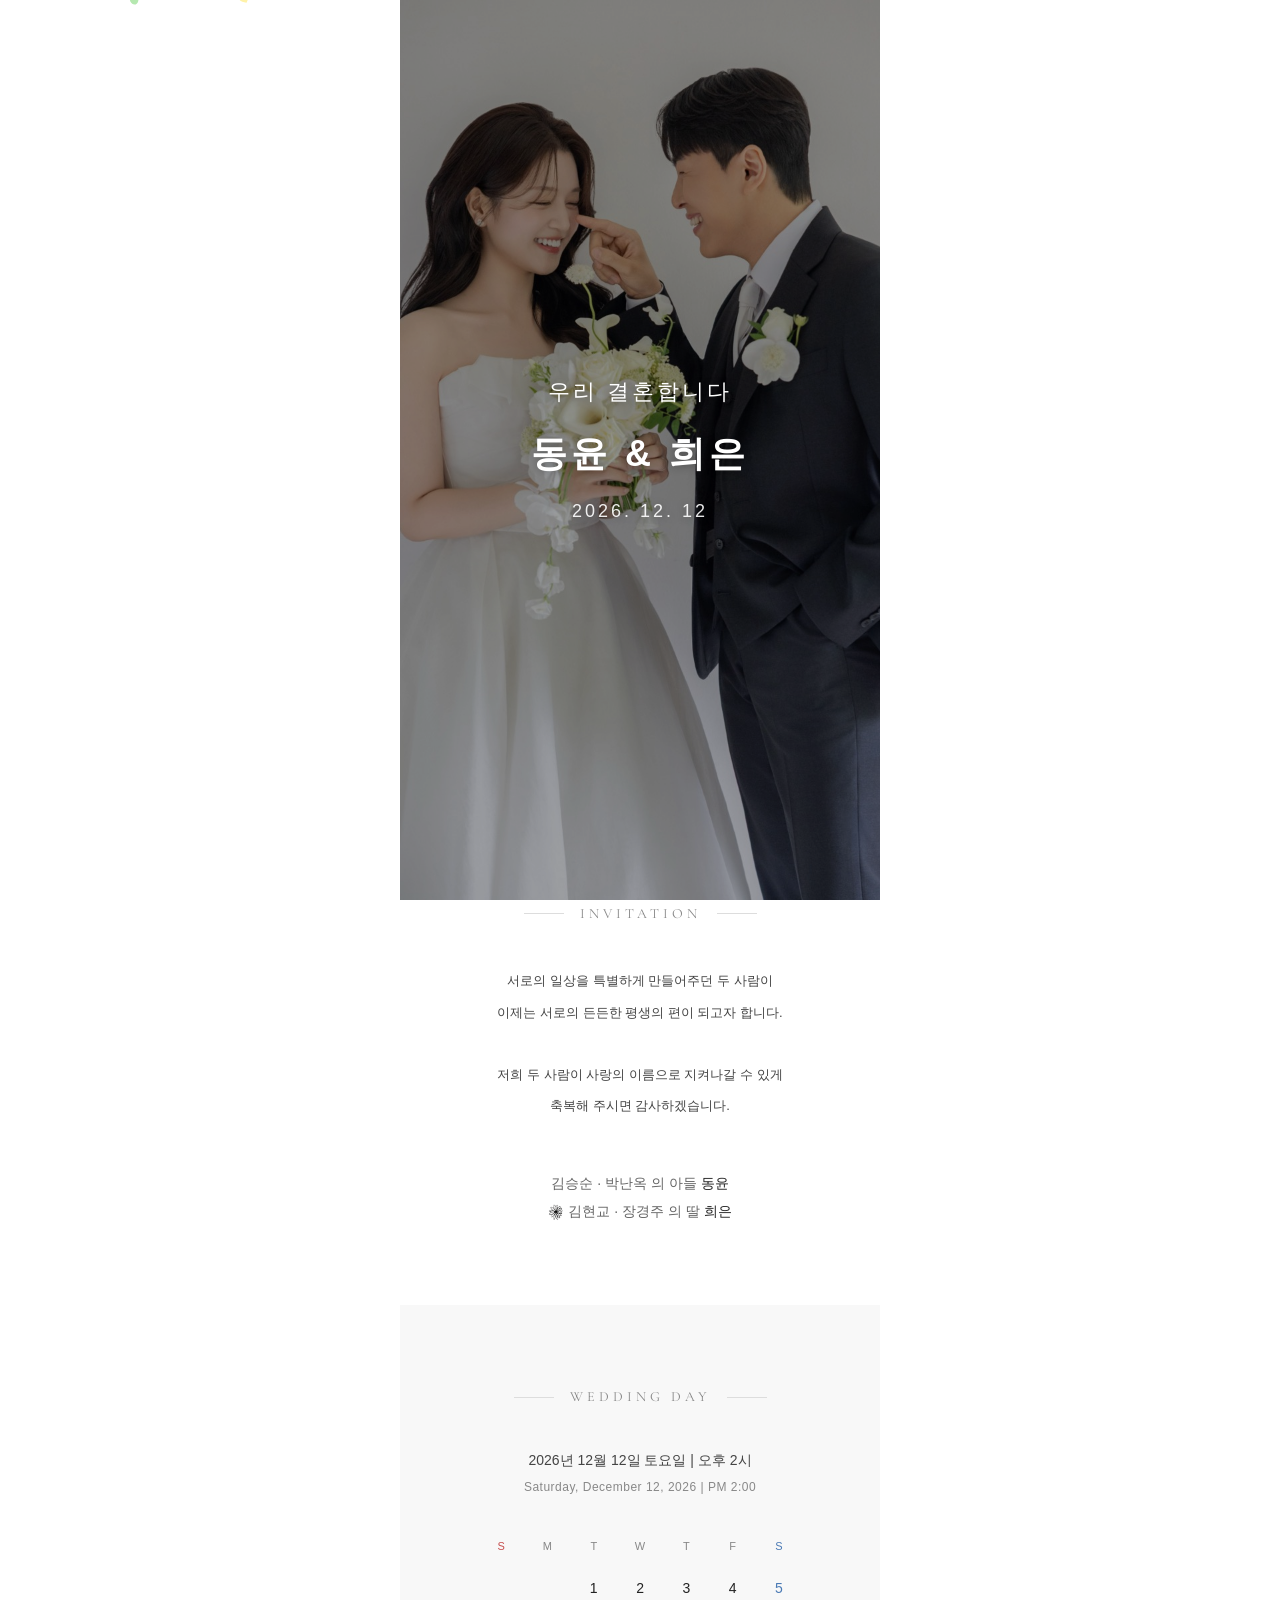
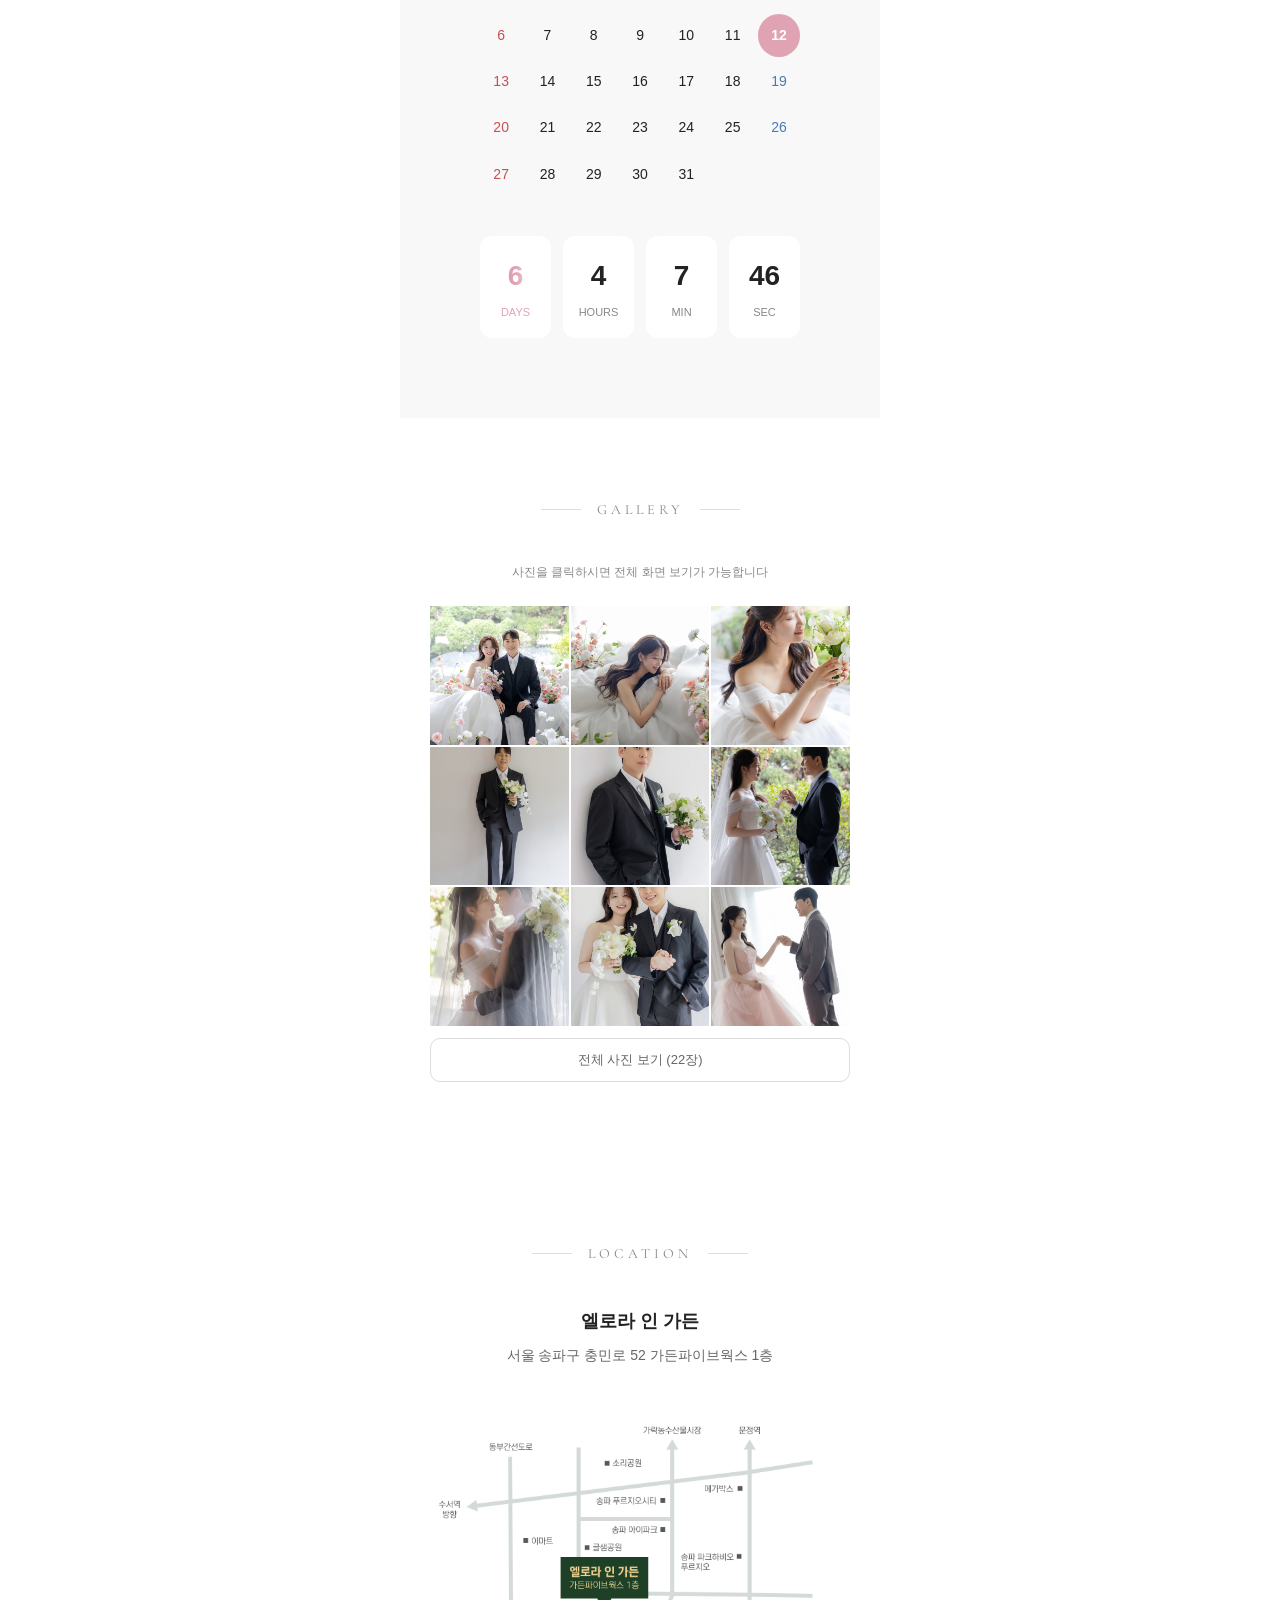
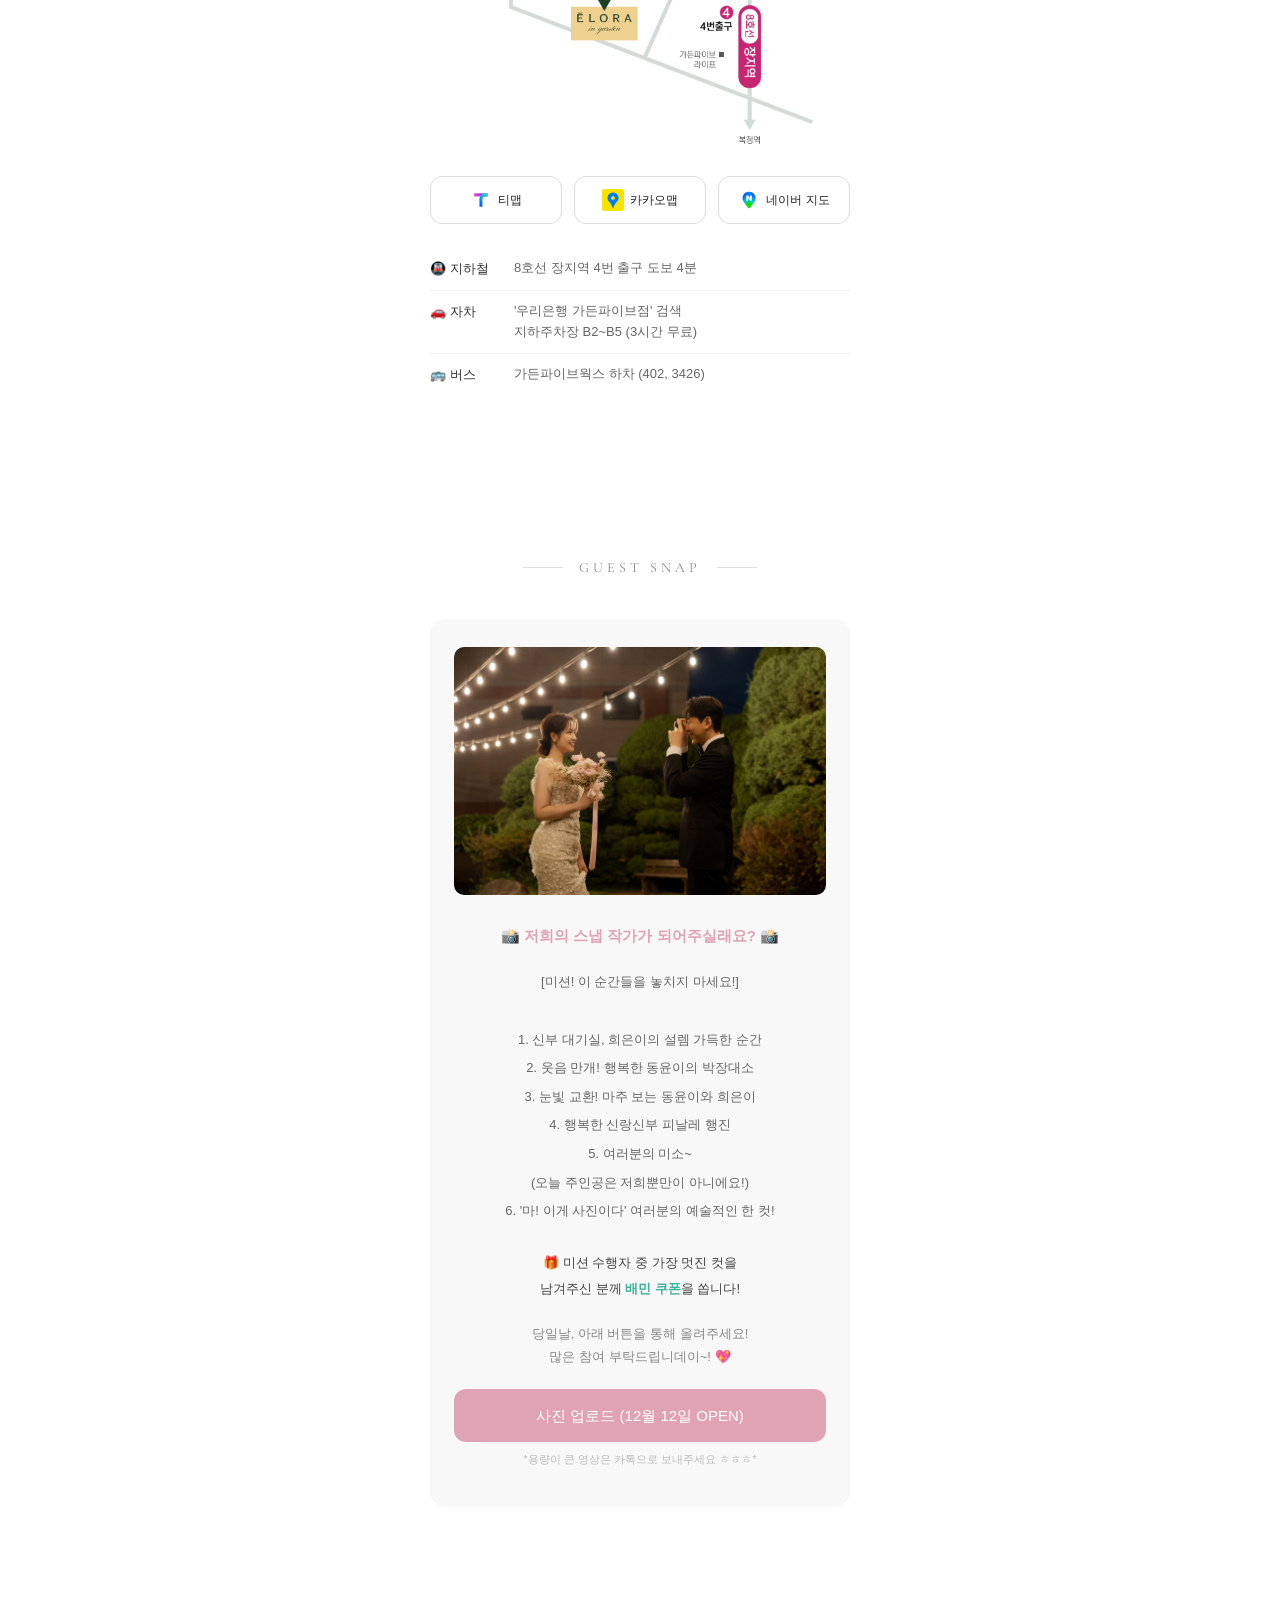
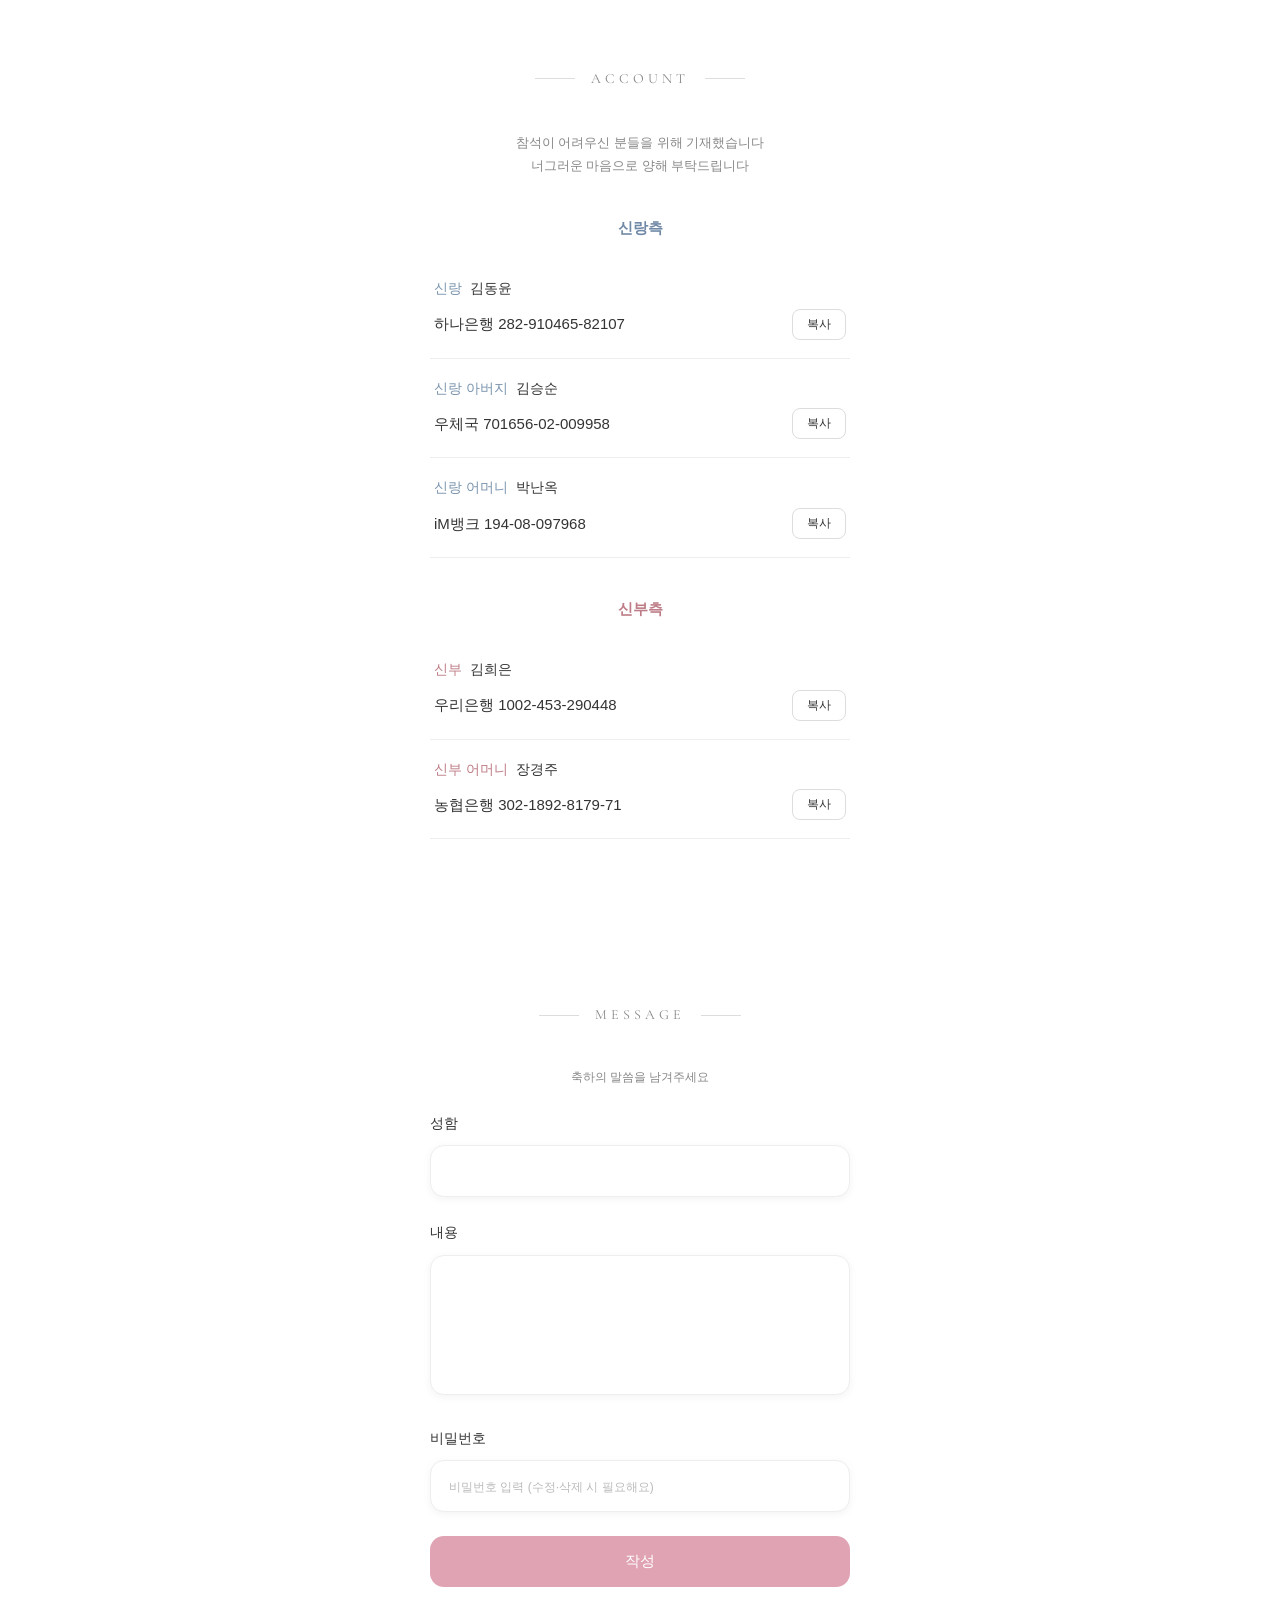
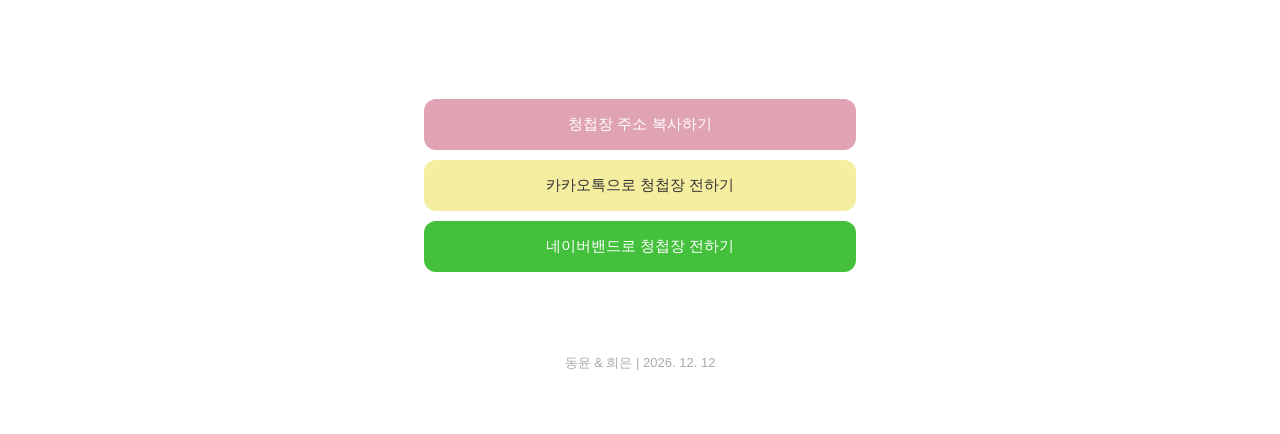
==== f/index.html @ 148e570c "f: 오프닝→커튼 전환 시 배경음악 자동재생 + 음소거 버튼" ====
<!DOCTYPE html>
<html lang="ko">
<head>
    <meta charset="UTF-8">
    <meta http-equiv="Cache-Control" content="no-cache, no-store, must-revalidate">
    <meta http-equiv="Pragma" content="no-cache">
    <meta http-equiv="Expires" content="0">
    <script>
    // 카카오톡 인앱 브라우저는 일부 입력창에서 한글 입력이 씹히는 알려진 버그가 있어,
    // 카카오톡 안에서 열렸으면 즉시 기기 기본 브라우저로 넘겨서 열어줌
    (function() {
        var ua = navigator.userAgent || '';
        if (/KAKAOTALK/i.test(ua)) {
            var url = location.href;
            if (/android/i.test(ua)) {
                location.href = 'intent://' + url.replace(/^https?:\/\//i, '') + '#Intent;scheme=https;package=com.android.chrome;S.browser_fallback_url=' + encodeURIComponent(url) + ';end';
            } else if (/iphone|ipad|ipod/i.test(ua)) {
                location.href = 'kakaotalk://web/openExternal?url=' + encodeURIComponent(url);
            }
        }
    })();
    </script>
    <meta name="viewport" content="width=device-width, initial-scale=1.0">
    <title>동윤 ♥ 희은 결혼합니다</title>
    <meta name="description" content="2026년 12월 12일 토요일 오후 2시, 엘로라 인 가든">
    <meta property="og:title" content="동윤 ♥ 희은 결혼합니다">
    <meta property="og:description" content="2026년 12월 12일 토요일 오후 2시">
    <meta property="og:url" content="https://dongyunique-ops.github.io/f/">
    <meta property="og:image" content="https://dongyunique-ops.github.io/f/og_image.jpg">
    <meta property="og:image:width" content="1200">
    <meta property="og:image:height" content="800">
    <meta property="og:type" content="website">
    <meta name="twitter:card" content="summary_large_image">
    <meta name="twitter:title" content="동윤 ♥ 희은 결혼합니다">
    <meta name="twitter:description" content="2026년 12월 12일 토요일 오후 2시">
    <meta name="twitter:image" content="https://dongyunique-ops.github.io/f/og_image.jpg">
    <link rel="preconnect" href="https://fonts.googleapis.com">
    <link rel="preconnect" href="https://fonts.gstatic.com" crossorigin>
    <link href="https://fonts.googleapis.com/css2?family=Cormorant+Garamond:wght@300;400;500;600&family=Nanum+Pen+Script&family=Gaegu:wght@400;700&display=swap" rel="stylesheet">
    <link href="https://cdn.jsdelivr.net/gh/orioncactus/pretendard/dist/web/static/pretendard.css" rel="stylesheet">
    <link rel="preload" as="image" href="cover.jpg" fetchpriority="high">
    <link rel="preload" as="image" href="hero_bg.jpg">
    <style>
*, *::before, *::after { margin: 0; padding: 0; box-sizing: border-box; }
html { overscroll-behavior: none; }
body {
    font-family: 'Pretendard', -apple-system, sans-serif;
    color: #222;
    background: #fff;
    max-width: 480px;
    margin: 0 auto;
    line-height: 1.7;
    font-size: 15px;
    -webkit-font-smoothing: antialiased;
    overflow-x: hidden;
    overscroll-behavior: none;
}
.serif { font-family: 'Cormorant Garamond', serif; }
section {
    padding: 80px 24px;
    text-align: center;
}
.inner { max-width: 420px; margin: 0 auto; }
.section-title {
    font-family: 'Cormorant Garamond', serif;
    font-size: 14px;
    font-weight: 400;
    letter-spacing: 4px;
    color: #888;
    margin-bottom: 40px;
    display: flex;
    align-items: center;
    justify-content: center;
    gap: 16px;
}
.section-title::before, .section-title::after {
    content: '';
    width: 40px;
    height: 1px;
    background: #ddd;
}
/* Back link */
.back-link {
    position: fixed;
    top: 16px;
    left: 16px;
    z-index: 100;
    color: #888;
    text-decoration: none;
    font-size: 13px;
    background: rgba(255,255,255,0.9);
    padding: 6px 12px;
    border-radius: 20px;
    backdrop-filter: blur(4px);
}
.back-link:hover { color: #222; }

/* Opening */
.opening {
    position: fixed;
    top: 0; left: 0; right: 0; bottom: 0;
    display: flex;
    align-items: center;
    justify-content: center;
    z-index: 9999;
    transition: opacity 0.8s ease, visibility 0.8s ease;
    cursor: pointer;
    max-width: 480px;
    margin: 0 auto;
    height: 100vh;
    height: 100dvh;
}
.opening.hide {
    opacity: 0;
    visibility: hidden;
    pointer-events: none;
}
.opening-bg-img {
    position: absolute;
    inset: 0;
    background: #898583 url('cover.jpg') center center / cover no-repeat;
    image-rendering: auto;
    -webkit-image-rendering: auto;
}
.opening-overlay {
    position: absolute;
    inset: 0;
    background: rgba(0,0,0,0.35);
}
.opening-text {
    position: relative;
    text-align: center;
    display: flex;
    flex-direction: column;
    align-items: center;
    gap: 12px;
    z-index: 2;
}
.opening-text p {
    opacity: 0;
    animation: fadeUp 0.8s ease forwards;
    pointer-events: none;
    color: #fff;
    text-shadow: 0 1px 8px rgba(0,0,0,0.3);
}
.opening-text .op-line1 { animation-delay: 0.2s; font-size: 22px; font-weight: 300; letter-spacing: 3px; }
.opening-text .op-names { animation-delay: 0.6s; font-size: 36px; font-weight: 600; letter-spacing: 4px; }
.opening-text .op-date { animation-delay: 1.0s; font-size: 18px; font-weight: 300; letter-spacing: 3px; color: rgba(255,255,255,0.9); }
.opening-text .op-tap {
    animation-delay: 2.5s;
    font-size: 12px;
    color: rgba(255,182,213,0.9);
    margin-top: 30px;
    animation: fadeUp 0.8s ease 2.5s forwards, pulse 2s ease-in-out 3.3s infinite;
}
.opening-heart-svg {
    position: absolute;
    top: 50%;
    left: 50%;
    transform: translate(-50%, -50%);
    width: 220px;
    height: 200px;
    z-index: 1;
    pointer-events: none;
}
.opening-heart-svg path {
    fill: none;
    stroke: rgba(255,255,255,0.5);
    stroke-width: 2;
    stroke-dasharray: 8 6;
}
.opening-canvas {
    position: absolute;
    top: 0;
    left: 0;
    width: 100%;
    height: 100%;
    z-index: 3;
    touch-action: none;
    -webkit-touch-callout: none;
    -webkit-user-select: none;
    user-select: none;
    -webkit-overflow-scrolling: auto;
}
@keyframes pulse {
    0%, 100% { opacity: 0.6; }
    50% { opacity: 1; }
}
/* 음악 버튼 */
.music-btn {
    position: fixed;
    top: 16px;
    right: 16px;
    z-index: 101;
    width: 36px;
    height: 36px;
    border-radius: 50%;
    border: 1px solid #ddd;
    background: rgba(255,255,255,0.9);
    backdrop-filter: blur(4px);
    font-size: 14px;
    cursor: pointer;
    display: flex;
    align-items: center;
    justify-content: center;
    transition: all 0.2s;
}
.music-btn:hover { background: #f0f0f0; }
.music-btn.playing { animation: spin 3s linear infinite; border-color: #e0a3b4; }
.custom-modal {
    display: none;
    position: fixed;
    inset: 0;
    background: rgba(0,0,0,0.5);
    z-index: 10003;
    align-items: center;
    justify-content: center;
}
.custom-modal.show { display: flex; }
.custom-modal-box {
    background: #fff;
    border-radius: 14px;
    padding: 28px 24px;
    width: 280px;
    max-width: 85%;
}
.custom-modal-title { font-size: 15px; color: #333; margin-bottom: 16px; text-align: center; }
.custom-modal-input {
    width: 100%;
    padding: 12px;
    border: 1px solid #ddd;
    border-radius: 8px;
    font-size: 16px;
    margin-bottom: 20px;
    outline: none;
}
.custom-modal-input:focus { border-color: #e0a3b4; }
.custom-modal-btns { display: flex; gap: 10px; }
.custom-modal-cancel, .custom-modal-ok {
    flex: 1;
    padding: 12px;
    border: none;
    border-radius: 8px;
    font-size: 14px;
    cursor: pointer;
}
.custom-modal-cancel { background: #f0f0f0; color: #666; }
.custom-modal-ok { background: #e0a3b4; color: #fff; }
.snap-sparkle {
    font-weight: 600;
    color: #e0a3b4;
    animation: cameraFlash 2.5s ease-in-out infinite;
}
@keyframes cameraFlash {
    0%, 44%, 100% { color: #e0a3b4; text-shadow: none; }
    46% { color: #fff; text-shadow: 0 0 12px #fff, 0 0 20px #ffd6e0; }
    48% { color: #e0a3b4; text-shadow: none; }
    50% { color: #fff; text-shadow: 0 0 12px #fff, 0 0 20px #ffd6e0; }
    52% { color: #e0a3b4; text-shadow: none; }
}
.snap-emoji-shine {
    display: inline-block;
    position: relative;
    -webkit-mask-image: linear-gradient(120deg, rgba(0,0,0,0.55) 30%, rgba(0,0,0,1) 50%, rgba(0,0,0,0.55) 70%);
    mask-image: linear-gradient(120deg, rgba(0,0,0,0.55) 30%, rgba(0,0,0,1) 50%, rgba(0,0,0,0.55) 70%);
    -webkit-mask-size: 200% 100%;
    mask-size: 200% 100%;
    animation: emojiShine 3s linear infinite;
}
@keyframes emojiShine {
    to { -webkit-mask-position: -200% center; mask-position: -200% center; }
}
.days-glow {
    background: linear-gradient(90deg, #d98ba0 0%, #e0a3b4 25%, #fff2f6 50%, #e0a3b4 75%, #d98ba0 100%);
    background-size: 200% auto;
    -webkit-background-clip: text;
    background-clip: text;
    -webkit-text-fill-color: transparent;
    color: transparent;
    animation: daysShine 2.5s linear infinite;
}
@keyframes daysShine {
    to { background-position: -200% center; }
}
.wave-text { display: inline-block; font-weight: 700; color: #3bb39a; }
.wave-text span {
    display: inline-block;
    animation: waveBounce 1.4s ease-in-out infinite;
}
.wave-text span:nth-child(1) { animation-delay: 0s; }
.wave-text span:nth-child(2) { animation-delay: 0.1s; }
.wave-text span:nth-child(3) { animation-delay: 0.2s; }
.wave-text span:nth-child(4) { animation-delay: 0.3s; }
.wave-text span:nth-child(5) { animation-delay: 0.4s; }
@keyframes waveBounce {
    0%, 60%, 100% { transform: translateY(0); }
    30% { transform: translateY(-6px); }
}
.music-btn.muted::after {
    content: '';
    position: absolute;
    top: 50%;
    left: 50%;
    width: 26px;
    height: 1.5px;
    background: #e0a3b4;
    transform: translate(-50%, -50%) rotate(-45deg);
}
@keyframes spin {
    from { transform: rotate(0deg); }
    to { transform: rotate(360deg); }
}
@keyframes fadeUp {
    from { opacity: 0; transform: translateY(10px); }
    to { opacity: 1; transform: translateY(0); }
}
/* Hero */
.hero {
    padding: 0;
    position: relative;
    width: 100%;
    aspect-ratio: 590 / 1010;
    display: flex;
    align-items: flex-end;
    justify-content: center;
    background: url('hero_bg.jpg') center center / cover no-repeat;
}
.hero::after {
    content: '';
    position: absolute;
    inset: 0;
    background: linear-gradient(to bottom, rgba(255,255,255,0) 45%, rgba(255,255,255,0.85) 72%);
}
.hero .inner {
    position: relative;
    z-index: 1;
    padding: 0 24px 80px;
    text-align: center;
}
.hero-subtitle {
    font-family: 'Cormorant Garamond', serif;
    font-size: 12px;
    letter-spacing: 5px;
    color: #888;
    margin-bottom: 20px;
}
.hero-date {
    font-family: 'Cormorant Garamond', serif;
    font-size: 100px;
    font-weight: 300;
    color: #222;
    line-height: 1;
    margin-bottom: 24px;
}
.hero-info {
    font-size: 14px;
    color: #666;
    margin-bottom: 8px;
}
.hero-venue {
    font-size: 15px;
    color: #222;
    font-weight: 500;
}

/* Invitation */
.invitation-text {
    font-size: 15px;
    line-height: 2.2;
    color: #444;
    font-weight: 300;
    margin-bottom: 48px;
}
.parents-info {
    font-size: 14px;
    color: #666;
    line-height: 2;
    text-align: center;
}
.parents-info .name { color: #222; font-weight: 500; }
/* Calendar */
.sec-calendar { background: #f8f8f8; }
.cal-date-kr { font-size: 14px; color: #444; margin-bottom: 4px; }
.cal-date-en { font-size: 12px; color: #888; margin-bottom: 32px; letter-spacing: 0.5px; }
.calendar-grid {
    display: grid;
    grid-template-columns: repeat(7, 1fr);
    gap: 4px;
    max-width: 320px;
    margin: 0 auto 40px;
    font-size: 14px;
}
.calendar-grid .day-header {
    font-size: 11px;
    color: #888;
    padding: 8px 0;
    font-weight: 500;
}
.calendar-grid .day-header.sun { color: #c75050; }
.calendar-grid .day-header.sat { color: #4a7ab5; }
.calendar-grid .day-cell {
    padding: 8px 0;
    border-radius: 50%;
    aspect-ratio: 1;
    display: flex;
    align-items: center;
    justify-content: center;
}
.calendar-grid .day-cell.sun { color: #c75050; }
.calendar-grid .day-cell.sat { color: #4a7ab5; }
.calendar-grid .day-cell.wedding {
    background: #e0a3b4;
    color: #fff;
    font-weight: 600;
    border-radius: 50%;
}
.countdown-row {
    display: grid;
    grid-template-columns: repeat(4, 1fr);
    gap: 12px;
    max-width: 320px;
    margin: 0 auto;
}
.countdown-box {
    background: #f2f2f2;
    border-radius: 12px;
    padding: 16px 8px;
    text-align: center;
}
.sec-calendar .countdown-box { background: #fff; }
.countdown-box .num {
    font-size: 28px;
    font-weight: 600;
    color: #222;
    display: block;
}
.countdown-box .label {
    font-size: 11px;
    color: #888;
    margin-top: 4px;
    display: block;
}
/* Gallery */
.gallery-subtitle { font-size: 12px; color: #888; margin-bottom: 24px; }
.gallery-grid {
    display: grid;
    grid-template-columns: repeat(3, 1fr);
    gap: 2px;
}
.gallery-item {
    aspect-ratio: 1;
    background: #f0f0f0;
    display: flex;
    align-items: center;
    justify-content: center;
    font-size: 32px;
    cursor: pointer;
    transition: opacity 0.2s;
    -webkit-tap-highlight-color: transparent;
    -webkit-touch-callout: none;
    user-select: none;
    overflow: hidden;
}
.gallery-item:hover { opacity: 0.8; }
/* 가로 사진: 3칸 중 1.5칸씩 차지 → 2장이 한 행에 나란히 */
.gallery-item.wide {
    grid-column: span 3;
    aspect-ratio: 3 / 2;
}
/* 세로사진 옆 빈칸 채우기: 2칸 차지, 세로사진과 같은 높이 */
.gallery-item.wide-2 {
    grid-column: span 2;
    aspect-ratio: 2 / 1;
}
.gallery-row-2 {
    display: grid;
    grid-template-columns: 1fr 1fr;
    gap: 2px;
    grid-column: span 3;
}
.gallery-row-2 .gallery-item {
    aspect-ratio: 3 / 2;
    grid-column: auto;
}
.gallery-more {
    display: grid;
    grid-template-rows: 0fr;
    opacity: 0;
    transition: grid-template-rows 0.4s ease, opacity 0.3s ease;
}
.gallery-more.expanded { grid-template-rows: 1fr; opacity: 1; }
.gallery-more-inner { overflow: hidden; }
.msg-show-all {
    -webkit-tap-highlight-color: transparent;
    outline: none;
}

/* Location */
.location-venue { font-size: 18px; font-weight: 600; margin-bottom: 8px; }
.location-address {
    font-size: 14px;
    color: #666;
    margin-bottom: 4px;
    display: flex;
    align-items: center;
    justify-content: center;
    gap: 8px;
}
.copy-icon {
    cursor: pointer;
    font-size: 14px;
    color: #888;
    border: none;
    background: none;
    padding: 4px;
}
.copy-icon:hover { color: #222; }
.map-container { margin: 24px 0; border-radius: 12px; overflow: hidden; }
.map-container img, .map-container iframe { width: 100%; display: block; border-radius: 12px; }
.map-wrap { position: relative; display: block; }
.map-marker {
    position: absolute;
    top: 50%;
    left: 50%;
    transform: translate(-50%, -100%);
    filter: drop-shadow(0 2px 4px rgba(0,0,0,0.3));
    pointer-events: none;
}
.nav-buttons {
    display: grid;
    grid-template-columns: 1fr 1fr;
    gap: 12px;
    margin: 24px 0;
}
.nav-btn {
    display: flex;
    align-items: center;
    justify-content: center;
    gap: 6px;
    padding: 12px 8px;
    border: 1px solid #ddd;
    border-radius: 12px;
    background: #fff;
    font-size: 12px;
    color: #222;
    text-decoration: none;
    cursor: pointer;
    transition: background 0.2s;
    white-space: nowrap;
}
.nav-btn:hover { background: #f8f8f8; }
.nav-btn img { flex-shrink: 0; }
.transport-info {
    text-align: left;
    font-size: 13px;
    color: #666;
    margin-top: 24px;
}
.transport-row {
    display: flex;
    align-items: flex-start;
    gap: 12px;
    padding: 10px 0;
    border-bottom: 1px solid #f0f0f0;
}
.transport-row:last-child { border-bottom: none; }
.transport-label {
    flex-shrink: 0;
    width: 72px;
    color: #333;
    font-weight: 500;
}
.transport-desc {
    color: #666;
    line-height: 1.6;
}
/* Account */
.account-subtitle { font-size: 13px; color: #888; line-height: 1.8; margin-bottom: 24px; }
.account-accordion { text-align: left; }
.account-header {
    width: 100%;
    padding: 14px 20px;
    margin-top: 20px;
    margin-bottom: 4px;
    font-size: 15px;
    font-weight: 600;
    text-align: center;
}
.account-header[data-target="groom"] span { color: #7089a6; }
.account-header[data-target="bride"] span { color: #bd7c86; }
.account-panel {
    overflow: hidden;
}
.account-panel-inner { padding-bottom: 4px; }
.account-card {
    background: #fff;
    border-bottom: 1px solid #eee;
    border-radius: 0;
    padding: 18px 4px;
    margin-bottom: 0;
    text-align: left;
}
.account-top {
    display: flex;
    justify-content: flex-start;
    align-items: center;
    gap: 8px;
    margin-bottom: 8px;
}
.account-role { font-size: 14px; color: #7a94ad; font-weight: 500; }
.account-name { font-size: 14px; color: #333; font-weight: 500; }
.account-bottom {
    display: flex;
    justify-content: space-between;
    align-items: center;
}
.account-number { font-size: 15px; color: #333; font-weight: 400; }
.account-copy {
    background: #fff;
    border: 1px solid #ddd;
    border-radius: 8px;
    color: #333;
    cursor: pointer;
    font-size: 12px;
    font-weight: 500;
    padding: 6px 14px;
}
.account-copy:hover { background: #f0f0f0; }
/* Guest Snap */
.snap-card {
    background: #f8f8f8;
    border-radius: 16px;
    padding: 28px 24px;
    text-align: left;
    margin-top: 24px;
}
.snap-card .snap-notice {
    font-size: 13px;
    color: #888;
    margin-bottom: 20px;
    text-align: center;
}
.snap-card ol {
    padding-left: 20px;
    font-size: 14px;
    line-height: 2;
    color: #444;
}
.snap-reward {
    margin-top: 16px;
    font-size: 13px;
    color: #e0a3b4;
    text-align: center;
    font-weight: 500;
}
.snap-upload-btn {
    display: block;
    width: 100%;
    margin-top: 20px;
    padding: 14px;
    background: #e0a3b4;
    color: #fff;
    border: none;
    border-radius: 12px;
    font-size: 15px;
    cursor: pointer;
    font-weight: 500;
    text-align: center;
}
.snap-upload-btn:hover { background: #d18fa2; }
.upload-progress-wrap {
    display: none;
    margin-top: 14px;
}
.upload-progress-bar {
    width: 100%;
    height: 8px;
    background: #eee;
    border-radius: 4px;
    overflow: hidden;
}
.upload-progress-fill {
    height: 100%;
    width: 0%;
    background: #e0a3b4;
    border-radius: 4px;
    transition: width 0.2s ease;
}
.upload-progress-text {
    margin-top: 8px;
    font-size: 12px;
    color: #888;
    text-align: center;
}

/* Message */
.msg-form { margin-bottom: 32px; text-align: left; position: relative; z-index: 5; }
.msg-label { display: block; font-size: 14px; color: #333; font-weight: 500; margin-bottom: 10px; }
.msg-form input, .msg-form textarea {
    width: 100%;
    border: 1px solid #eee;
    border-radius: 14px;
    padding: 16px 18px;
    font-size: 16px;
    font-family: inherit;
    margin-bottom: 24px;
    background: #fff;
    box-shadow: 0 2px 8px rgba(0,0,0,0.05);
    transition: border-color 0.2s;
    position: relative;
    z-index: 5;
}
#msg-password::placeholder { font-size: 12px; color: #bbb; }
.msg-form input:focus, .msg-form textarea:focus {
    outline: none;
    border-color: #ccc;
}
.msg-form textarea { resize: none; height: 140px; }
.msg-submit {
    width: 100%;
    padding: 16px;
    background: #e0a3b4;
    color: #fff;
    border: none;
    border-radius: 14px;
    font-size: 15px;
    cursor: pointer;
    font-weight: 500;
}
.msg-submit:hover { background: #d18fa2; }
.msg-list { display: flex; flex-direction: column; gap: 12px; }
.msg-item {
    background: #f8f8f8;
    border-radius: 12px;
    padding: 16px 20px;
    text-align: left;
}
.msg-item-header {
    display: flex;
    justify-content: space-between;
    margin-bottom: 8px;
}
.msg-item-name { font-size: 14px; font-weight: 600; }
.msg-item-date { font-size: 11px; color: #aaa; }
.msg-item-text { font-size: 14px; color: #444; line-height: 1.6; }
/* Share */
.share-buttons { display: flex; flex-direction: column; gap: 10px; padding: 0 24px 40px; }
.share-btn {
    display: block;
    width: 100%;
    padding: 16px;
    border: none;
    border-radius: 12px;
    font-size: 15px;
    font-weight: 500;
    cursor: pointer;
    text-align: center;
}
.share-kakao { background: #f5eda0; color: #333; }
.share-copy { background: #e0a3b4; color: #fff; }
.share-band { background: #44c13c; color: #fff; }
.share-btn:hover { opacity: 0.9; }

/* Footer */
footer {
    text-align: center;
    padding: 40px 24px 60px;
    font-size: 13px;
    color: #aaa;
}
footer a { color: #888; text-decoration: none; margin-top: 8px; display: inline-block; }

/* Fade in on scroll */
.fade-in {
    opacity: 0;
    transform: translateY(20px);
    transition: opacity 0.7s ease, transform 0.7s ease;
}
.fade-in.visible {
    opacity: 1;
    transform: translateY(0);
}
/* 방명록처럼 안에 입력창이 있는 섹션은 트랜지션(transform/opacity) 자체를 아예 쓰지 않음 —
   아이폰 사파리에서 opacity/transform 트랜지션이 걸린(진행 중이거나 최근까지 있었던)
   조상 안의 input은 첫 탭에 포커스가 아예 안 잡히고(키보드 안 뜸) 두 번째 탭부터
   반응하는 문제가 있어, 이 섹션은 페이드인 없이 처음부터 바로 보이게 함 */
.fade-in-no-transform {
    opacity: 1;
    transform: none;
    transition: none;
}

/* Toast */
.toast {
    position: fixed;
    bottom: 80px;
    left: 50%;
    transform: translateX(-50%);
    background: rgba(0,0,0,0.8);
    color: #fff;
    padding: 12px 24px;
    border-radius: 24px;
    font-size: 13px;
    z-index: 10000;
    opacity: 0;
    transition: opacity 0.3s;
    pointer-events: none;
}
.toast.show { opacity: 1; }

/* 라이트박스 */
.lightbox {
    display: none;
    position: fixed;
    inset: 0;
    background: rgba(255,255,255,0.98);
    z-index: 10001;
    align-items: center;
    justify-content: center;
    touch-action: pan-y;
    -webkit-tap-highlight-color: transparent;
}
.lightbox.show {
    display: flex;
}
.lightbox img {
    max-width: 90%;
    max-height: 85vh;
    object-fit: contain;
    border-radius: 4px;
    touch-action: none;
    user-select: none;
    -webkit-user-select: none;
    transition: opacity 0.2s;
}
.lightbox-close {
    position: absolute;
    top: 20px;
    right: 20px;
    color: #333;
    font-size: 28px;
    cursor: pointer;
    width: 40px;
    height: 40px;
    display: flex;
    align-items: center;
    justify-content: center;
    -webkit-tap-highlight-color: transparent;
}
.lightbox-arrow {
    position: absolute;
    top: 50%;
    transform: translateY(-50%);
    color: rgba(0,0,0,0.55);
    font-size: 24px;
    cursor: pointer;
    width: 44px;
    height: 44px;
    display: flex;
    align-items: center;
    justify-content: center;
    -webkit-tap-highlight-color: transparent;
}
.lightbox-arrow:hover { color: #000; }
.lightbox-prev { left: 12px; }
.lightbox-next { right: 12px; }
.lightbox-counter {
    position: absolute;
    bottom: 24px;
    left: 50%;
    transform: translateX(-50%);
    color: rgba(0,0,0,0.45);
    font-size: 12px;
}
    </style>
</head>
<body>
    <!-- Opening (하트 없음 - 사진+문구 후 자동으로 커튼 화면으로 전환) -->
    <div class="opening" id="opening">
        <div class="opening-bg-img"></div>
        <div class="opening-overlay"></div>
        <div class="opening-text">
            <p class="op-line1">우리 결혼합니다</p>
            <p class="op-names">동윤 &amp; 희은</p>
            <p class="op-date">2026. 12. 12</p>
        </div>
    </div>

    <!-- 음악 컨트롤 -->
    <button class="music-btn" id="musicBtn" onclick="toggleMusic()" style="display:none;">
        <span id="musicIcon">♪</span>
    </button>

    <!-- Back Link -->

    <!-- Main Content -->
    <main id="mainContent">
        <!-- Hero -->
        <section class="hero" id="hero">
            <div class="inner fade-in">
                <p class="hero-subtitle">DONGYUN &amp; HEEEUN</p>
                <p class="hero-date">12. 12</p>
                <p class="hero-info">2026년 12월 12일 토요일 | 오후 2시</p>
                <p class="hero-venue">엘로라 인 가든</p>
            </div>
        </section>

        <!-- Invitation -->
        <section>
            <div class="inner fade-in">
                <div class="section-title">INVITATION</div>
                <p class="invitation-text" style="font-size:13px;line-height:2.4;">
                    서로의 일상을 특별하게 만들어주던 두 사람이<br>
                    이제는 서로의 든든한 평생의 편이 되고자 합니다.<br><br>
                    저희 두 사람이 사랑의 이름으로 지켜나갈 수 있게<br>
                    축복해 주시면 감사하겠습니다.
                </p>
                <div class="parents-info">
                    <p>김승순 · 박난옥 의 아들 <span class="name">동윤</span></p>
                    <p><img src="flower.png" style="width:16px;height:auto;vertical-align:middle;margin-right:4px;">김현교 · 장경주 의 딸 <span class="name">희은</span></p>
                </div>
            </div>
        </section>
        <!-- Calendar -->
        <section class="sec-calendar">
            <div class="inner fade-in">
                <div class="section-title">WEDDING DAY</div>
                <p class="cal-date-kr">2026년 12월 12일 토요일 | 오후 2시</p>
                <p class="cal-date-en">Saturday, December 12, 2026 | PM 2:00</p>
                <div class="calendar-grid">
                    <div class="day-header sun">S</div>
                    <div class="day-header">M</div>
                    <div class="day-header">T</div>
                    <div class="day-header">W</div>
                    <div class="day-header">T</div>
                    <div class="day-header">F</div>
                    <div class="day-header sat">S</div>
                    <div class="day-cell"></div>
                    <div class="day-cell"></div>
                    <div class="day-cell">1</div>
                    <div class="day-cell">2</div>
                    <div class="day-cell">3</div>
                    <div class="day-cell">4</div>
                    <div class="day-cell sat">5</div>
                    <div class="day-cell sun">6</div>
                    <div class="day-cell">7</div>
                    <div class="day-cell">8</div>
                    <div class="day-cell">9</div>
                    <div class="day-cell">10</div>
                    <div class="day-cell">11</div>
                    <div class="day-cell wedding">12</div>
                    <div class="day-cell sun">13</div>
                    <div class="day-cell">14</div>
                    <div class="day-cell">15</div>
                    <div class="day-cell">16</div>
                    <div class="day-cell">17</div>
                    <div class="day-cell">18</div>
                    <div class="day-cell sat">19</div>
                    <div class="day-cell sun">20</div>
                    <div class="day-cell">21</div>
                    <div class="day-cell">22</div>
                    <div class="day-cell">23</div>
                    <div class="day-cell">24</div>
                    <div class="day-cell">25</div>
                    <div class="day-cell sat">26</div>
                    <div class="day-cell sun">27</div>
                    <div class="day-cell">28</div>
                    <div class="day-cell">29</div>
                    <div class="day-cell">30</div>
                    <div class="day-cell">31</div>
                    <div class="day-cell"></div>
                    <div class="day-cell"></div>
                </div>
                <div class="countdown-row">
                    <div class="countdown-box"><span class="num days-glow" id="cd-days">0</span><span class="label" style="color:#e0a3b4;">DAYS</span></div>
                    <div class="countdown-box"><span class="num" id="cd-hours">0</span><span class="label">HOURS</span></div>
                    <div class="countdown-box"><span class="num" id="cd-mins">0</span><span class="label">MIN</span></div>
                    <div class="countdown-box"><span class="num" id="cd-secs">0</span><span class="label">SEC</span></div>
                </div>
            </div>
        </section>
        <!-- Gallery -->
        <section>
            <div class="inner fade-in">
                <div class="section-title">GALLERY</div>
                <p class="gallery-subtitle">사진을 클릭하시면 전체 화면 보기가 가능합니다</p>
                <div class="gallery-grid">
                    <div class="gallery-item" onclick="openPhoto('photo1.jpg')"><img src="photo1.jpg" alt="웨딩 사진 1" style="width:100%;height:100%;object-fit:cover;"></div>
                    <div class="gallery-item" onclick="openPhoto('photo2.jpg')"><img src="photo2.jpg" alt="웨딩 사진 2" style="width:100%;height:100%;object-fit:cover;"></div>
                    <div class="gallery-item" onclick="openPhoto('photo3.jpg')"><img src="photo3.jpg" alt="웨딩 사진 3" style="width:100%;height:100%;object-fit:cover;"></div>
                    <div class="gallery-item" onclick="openPhoto('photo4.jpg')"><img src="photo4.jpg" alt="웨딩 사진 4" style="width:100%;height:100%;object-fit:cover;"></div>
                    <div class="gallery-item" onclick="openPhoto('photo5.jpg')"><img src="photo5.jpg" alt="웨딩 사진 5" style="width:100%;height:100%;object-fit:cover;"></div>
                    <div class="gallery-item" onclick="openPhoto('photo6.jpg')"><img src="photo6.jpg" alt="웨딩 사진 6" style="width:100%;height:100%;object-fit:cover;"></div>
                    <div class="gallery-item" onclick="openPhoto('photo7.jpg')"><img src="photo7.jpg" alt="웨딩 사진 7" style="width:100%;height:100%;object-fit:cover;"></div>
                    <div class="gallery-item" onclick="openPhoto('photo8.jpg')"><img src="photo8.jpg" alt="웨딩 사진 8" style="width:100%;height:100%;object-fit:cover;"></div>
                    <div class="gallery-item" onclick="openPhoto('photo9.jpg')"><img src="photo9.jpg" alt="웨딩 사진 9" style="width:100%;height:100%;object-fit:cover;"></div>
                </div>
                <div class="gallery-more" id="galleryMore">
                    <div class="gallery-more-inner">
                        <div class="gallery-grid" style="margin-top:2px;">
                            <div class="gallery-item" onclick="openPhoto('photo10.jpg')"><img src="photo10.jpg" alt="웨딩 사진 10" style="width:100%;height:100%;object-fit:cover;"></div>
                            <div class="gallery-item" onclick="openPhoto('photo11.jpg')"><img src="photo11.jpg" alt="웨딩 사진 11" style="width:100%;height:100%;object-fit:cover;"></div>
                            <div class="gallery-item" onclick="openPhoto('photo12.jpg')"><img src="photo12.jpg" alt="웨딩 사진 12" style="width:100%;height:100%;object-fit:cover;"></div>
                            <div class="gallery-item" onclick="openPhoto('photo13.jpg')"><img src="photo13.jpg" alt="웨딩 사진 13" style="width:100%;height:100%;object-fit:cover;"></div>
                            <div class="gallery-item" onclick="openPhoto('photo14.jpg')"><img src="photo14.jpg" alt="웨딩 사진 14" style="width:100%;height:100%;object-fit:cover;"></div>
                            <div class="gallery-item" onclick="openPhoto('photo15.jpg')"><img src="photo15.jpg" alt="웨딩 사진 15" style="width:100%;height:100%;object-fit:cover;"></div>
                            <div class="gallery-row-2">
                                <div class="gallery-item" onclick="openPhoto('photo16.jpg')"><img src="photo16.jpg" alt="웨딩 사진 16" style="width:100%;height:100%;object-fit:cover;"></div>
                                <div class="gallery-item" onclick="openPhoto('photo17.jpg')"><img src="photo17.jpg" alt="웨딩 사진 17" style="width:100%;height:100%;object-fit:cover;"></div>
                            </div>
                            <div class="gallery-item" onclick="openPhoto('photo18.jpg')"><img src="photo18.jpg" alt="웨딩 사진 18" style="width:100%;height:100%;object-fit:cover;"></div>
                            <div class="gallery-item" onclick="openPhoto('photo19.jpg')"><img src="photo19.jpg" alt="웨딩 사진 19" style="width:100%;height:100%;object-fit:cover;"></div>
                            <div class="gallery-item" onclick="openPhoto('photo20.jpg')"><img src="photo20.jpg" alt="웨딩 사진 20" style="width:100%;height:100%;object-fit:cover;"></div>
                            <div class="gallery-item" onclick="openPhoto('photo21.jpg')"><img src="photo21.jpg" alt="웨딩 사진 21" style="width:100%;height:100%;object-fit:cover;"></div>
                            <div class="gallery-item wide-2" onclick="openPhoto('photo22.jpg')"><img src="photo22.jpg" alt="웨딩 사진 22" style="width:100%;height:100%;object-fit:cover;"></div>
                        </div>
                    </div>
                </div>
                <button class="msg-show-all" id="galleryShowAll" onclick="toggleGallery()" style="width:100%;padding:12px;margin-top:12px;background:none;border:1px solid #ddd;border-radius:10px;font-size:13px;color:#666;cursor:pointer;">전체 사진 보기 (22장)</button>
            </div>
        </section>

        <!-- Location -->
        <section>
            <div class="inner fade-in">
                <div class="section-title">LOCATION</div>
                <p class="location-venue">엘로라 인 가든</p>
                <div class="location-address">
                    <span>서울 송파구 충민로 52 가든파이브웍스 1층</span>
                </div>
                <div class="map-container">
                    <a href="https://naver.me/xmBPxvWh" target="_blank" class="map-wrap">
                        <img src="map.png" alt="엘로라 인 가든 지도" style="width:100%;border-radius:12px;display:block;">
                    </a>
                </div>
                <div class="nav-buttons" style="grid-template-columns: 1fr 1fr 1fr;">
                    <a href="javascript:void(0)" onclick="openTmap()" class="nav-btn">
                        <img src="icon.tmap.svg" style="width:22px;height:22px;" alt="티맵"> 티맵
                    </a>
                    <a href="https://map.kakao.com/link/search/엘로라 인 가든" target="_blank" rel="noopener" class="nav-btn">
                        <img src="icon_kakao.png" style="width:22px;height:22px;" alt="카카오맵"> 카카오맵
                    </a>
                    <a href="https://map.naver.com/p/search/엘로라인가든" target="_blank" rel="noopener" class="nav-btn">
                        <img src="icon_naver.png" style="width:22px;height:22px;" alt="네이버 지도"> 네이버 지도
                    </a>
                </div>
                <div class="transport-info">
                    <div class="transport-row">
                        <span class="transport-label">🚇 지하철</span>
                        <span class="transport-desc">8호선 장지역 4번 출구 도보 4분</span>
                    </div>
                    <div class="transport-row">
                        <span class="transport-label">🚗 자차</span>
                        <span class="transport-desc">'우리은행 가든파이브점' 검색<br>지하주차장 B2~B5 (3시간 무료)</span>
                    </div>
                    <div class="transport-row">
                        <span class="transport-label">🚌 버스</span>
                        <span class="transport-desc">가든파이브웍스 하차 (402, 3426)</span>
                    </div>
                </div>
            </div>
        </section>
        <!-- Guest Snap -->
        <section>
            <div class="inner fade-in">
                <div class="section-title">GUEST SNAP</div>
                <div class="snap-card">
                    <img src="snap_photo.jpg" alt="스냅 사진" style="width:100%;border-radius:10px;margin-bottom:20px;">
                    <p style="text-align:center;font-size:15px;margin-bottom:20px;">
                        <span class="snap-emoji-shine">📸</span> <span class="snap-sparkle">저희의 스냅 작가가 되어주실래요?</span> <span class="snap-emoji-shine">📸</span>
                    </p>
                    <p style="text-align:center;font-size:13px;color:#666;line-height:2.2;">
                        [미션! 이 순간들을 놓치지 마세요!]<br><br>
                        1. 신부 대기실, 희은이의 설렘 가득한 순간<br>
                        2. 웃음 만개! 행복한 동윤이의 박장대소<br>
                        3. 눈빛 교환! 마주 보는 동윤이와 희은이<br>
                        4. 행복한 신랑신부 피날레 행진<br>
                        5. 여러분의 미소~<br>
                        (오늘 주인공은 저희뿐만이 아니에요!)<br>
                        6. '마! 이게 사진이다' 여러분의 예술적인 한 컷!
                    </p>
                    <p style="text-align:center;font-size:13px;color:#444;margin-top:24px;line-height:2;">
                        🎁 미션 수행자 중 가장 멋진 컷을<br>
                        남겨주신 분께 <span class="wave-text"><span>배</span><span>민</span><span>&nbsp;</span><span>쿠</span><span>폰</span></span>을 쏩니다!
                    </p>
                    <p style="text-align:center;font-size:13px;color:#888;margin-top:20px;line-height:1.8;">
                        당일날, 아래 버튼을 통해 올려주세요!<br>
                        많은 참여 부탁드립니데이~! 💖
                    </p>
                    <label class="snap-upload-btn" style="cursor:pointer;">
                        사진 업로드 (12월 12일 OPEN)
                        <input type="file" id="snapFileInput" accept="image/*,video/*" multiple style="display:none;" onchange="uploadSnap(this)">
                    </label>
                    <p style="text-align:center;font-size:11px;color:#bbb;margin-top:8px;">*용량이 큰 영상은 카톡으로 보내주세요 ㅎㅎㅎ*</p>
                    <p id="uploadStatus" style="text-align:center;font-size:12px;color:#888;margin-top:10px;"></p>
                    <div class="upload-progress-wrap" id="uploadProgressWrap">
                        <div class="upload-progress-bar"><div class="upload-progress-fill" id="uploadProgressFill"></div></div>
                        <p class="upload-progress-text" id="uploadProgressText"></p>
                    </div>
                </div>
            </div>
        </section>
        <!-- Account -->
        <section>
            <div class="inner fade-in">
                <div class="section-title">ACCOUNT</div>
                <p class="account-subtitle">참석이 어려우신 분들을 위해 기재했습니다<br>너그러운 마음으로 양해 부탁드립니다</p>
                <div class="account-accordion">
                    <div class="account-header" data-target="groom">
                        <span>신랑측</span>
                    </div>
                    <div class="account-panel open" id="panel-groom">
                        <div class="account-panel-inner">
                            <div class="account-card">
                                <div class="account-top">
                                    <span class="account-role">신랑</span>
                                    <span class="account-name">김동윤</span>
                                </div>
                                <div class="account-bottom">
                                    <span class="account-number">하나은행 282-910465-82107</span>
                                    <button class="account-copy" onclick="copyText('28291046582107')" aria-label="계좌번호 복사">복사</button>
                                </div>
                            </div>
                            <div class="account-card">
                                <div class="account-top">
                                    <span class="account-role">신랑 아버지</span>
                                    <span class="account-name">김승순</span>
                                </div>
                                <div class="account-bottom">
                                    <span class="account-number">우체국 701656-02-009958</span>
                                    <button class="account-copy" onclick="copyText('70165602009958')" aria-label="계좌번호 복사">복사</button>
                                </div>
                            </div>
                            <div class="account-card">
                                <div class="account-top">
                                    <span class="account-role">신랑 어머니</span>
                                    <span class="account-name">박난옥</span>
                                </div>
                                <div class="account-bottom">
                                    <span class="account-number">iM뱅크 194-08-097968</span>
                                    <button class="account-copy" onclick="copyText('19408097968')" aria-label="계좌번호 복사">복사</button>
                                </div>
                            </div>
                        </div>
                    </div>
                    <div class="account-header" data-target="bride">
                        <span>신부측</span>
                    </div>
                    <div class="account-panel open" id="panel-bride">
                        <div class="account-panel-inner">
                            <div class="account-card">
                                <div class="account-top">
                                    <span class="account-role" style="color:#bd7c86;">신부</span>
                                    <span class="account-name">김희은</span>
                                </div>
                                <div class="account-bottom">
                                    <span class="account-number">우리은행 1002-453-290448</span>
                                    <button class="account-copy" onclick="copyText('1002453290448')" aria-label="계좌번호 복사">복사</button>
                                </div>
                            </div>
                            <div class="account-card">
                                <div class="account-top">
                                    <span class="account-role" style="color:#bd7c86;">신부 어머니</span>
                                    <span class="account-name">장경주</span>
                                </div>
                                <div class="account-bottom">
                                    <span class="account-number">농협은행 302-1892-8179-71</span>
                                    <button class="account-copy" onclick="copyText('3021892817971')" aria-label="계좌번호 복사">복사</button>
                                </div>
                            </div>
                        </div>
                    </div>
                </div>
            </div>
        </section>
        <!-- Message -->
        <section>
            <div class="inner fade-in fade-in-no-transform">
                <div class="section-title">MESSAGE</div>
                <p class="gallery-subtitle">축하의 말씀을 남겨주세요</p>
                <div class="msg-form">
                    <label class="msg-label" for="msg-author">성함</label>
                    <input type="text" id="msg-author">
                    <label class="msg-label" for="msg-text">내용</label>
                    <textarea id="msg-text"></textarea>
                    <label class="msg-label" for="msg-password">비밀번호</label>
                    <input type="password" id="msg-password" placeholder="비밀번호 입력 (수정·삭제 시 필요해요)" maxlength="20" autocomplete="off">
                    <button class="msg-submit" onclick="submitMessage()">작성</button>
                </div>
                <div class="msg-list" id="msgList"></div>
                <button class="msg-show-all" id="msgShowAll" onclick="showAllMessages()" style="display:none;width:100%;padding:12px;margin-top:12px;background:none;border:1px solid #ddd;border-radius:10px;font-size:13px;color:#666;cursor:pointer;">전체 방명록 보기</button>
            </div>
        </section>

        <!-- Share -->
        <div class="share-buttons">
            <button class="share-btn share-copy" onclick="copyUrl()">청첩장 주소 복사하기</button>
            <button class="share-btn share-kakao" onclick="shareKakao()">카카오톡으로 청첩장 전하기</button>
            <button class="share-btn share-band" onclick="shareBand()">네이버밴드로 청첩장 전하기</button>
        </div>

        <!-- Footer -->
        <footer>
            <p>동윤 &amp; 희은 | 2026. 12. 12</p>
        </footer>
    </main>

    <!-- Toast -->
    <div class="toast" id="toast"></div>

    <!-- 커스텀 모달 -->
    <div class="custom-modal" id="customModal">
        <div class="custom-modal-box">
            <p class="custom-modal-title" id="modalTitle"></p>
            <input type="text" id="modalInput" class="custom-modal-input">
            <div class="custom-modal-btns">
                <button onclick="closeModal(false)" class="custom-modal-cancel">취소</button>
                <button onclick="closeModal(true)" class="custom-modal-ok">확인</button>
            </div>
        </div>
    </div>

    <!-- 사진 라이트박스 -->
    <div class="lightbox" id="lightbox">
        <div class="lightbox-close" onclick="closePhoto()">✕</div>
        <div class="lightbox-arrow lightbox-prev" onclick="prevPhoto(event)">&#10094;</div>
        <img id="lightbox-img" src="" alt="사진">
        <div class="lightbox-arrow lightbox-next" onclick="nextPhoto(event)">&#10095;</div>
        <div class="lightbox-counter" id="lightbox-counter"></div>
    </div>
    <!-- Kakao SDK -->
    <script src="https://t1.kakaocdn.net/kakao_js_sdk/2.7.4/kakao.min.js"></script>
    <script>
    // Initialize Kakao
    if (window.Kakao && !Kakao.isInitialized()) {
        Kakao.init('1b9581fd4ebc38cc9eeffb3f74e88047');
    }

    // (오프닝 없음)
    var musicPlaying = false;
    var started = false;

    // 하트 완성 후 넘어가는 화면에 하트 모양 컨페티 효과
    function launchHeartConfetti() {
        var canvas = document.createElement('canvas');
        canvas.style.cssText = 'position:fixed;top:0;left:0;width:100%;height:100%;z-index:9998;pointer-events:none;';
        canvas.width = window.innerWidth;
        canvas.height = window.innerHeight;
        document.body.appendChild(canvas);
        var ctx = canvas.getContext('2d');
        var colors = ['#b5e8b0', '#fff2a8', '#ffc9a0', '#d9b8ea', '#ffffff'];
        var particles = [];
        var count = 70;
        for (var i = 0; i < count; i++) {
            particles.push({
                x: Math.random() * canvas.width,
                y: -20 - Math.random() * canvas.height * 0.6,
                vx: (Math.random() - 0.5) * 1.5,
                vy: 0.8 + Math.random() * 1.2,
                size: 8 + Math.random() * 10,
                color: colors[Math.floor(Math.random() * colors.length)],
                rotation: Math.random() * Math.PI * 2,
                rotationSpeed: (Math.random() - 0.5) * 0.2,
                opacity: 1
            });
        }

        function drawHeart(x, y, size, color, rotation, opacity) {
            var s = size / 20;
            ctx.save();
            ctx.translate(x, y);
            ctx.rotate(rotation);
            ctx.globalAlpha = opacity;
            ctx.beginPath();
            ctx.moveTo(0, 4 * s);
            ctx.bezierCurveTo(0, 2 * s, -2 * s, 0, -5 * s, 0);
            ctx.bezierCurveTo(-9 * s, 0, -9 * s, 5 * s, -9 * s, 5 * s);
            ctx.bezierCurveTo(-9 * s, 9 * s, -5 * s, 12 * s, 0, 16 * s);
            ctx.bezierCurveTo(5 * s, 12 * s, 9 * s, 9 * s, 9 * s, 5 * s);
            ctx.bezierCurveTo(9 * s, 5 * s, 9 * s, 0, 5 * s, 0);
            ctx.bezierCurveTo(2 * s, 0, 0, 2 * s, 0, 4 * s);
            ctx.closePath();
            ctx.fillStyle = color;
            ctx.fill();
            ctx.restore();
        }

        var startTime = Date.now();
        var duration = 5000;
        function animate() {
            var elapsed = Date.now() - startTime;
            ctx.clearRect(0, 0, canvas.width, canvas.height);
            var stillVisible = false;
            particles.forEach(function(p) {
                p.x += p.vx;
                p.y += p.vy;
                p.vy += 0.012;
                p.rotation += p.rotationSpeed;
                if (elapsed > duration - 900) {
                    p.opacity = Math.max(0, p.opacity - 0.02);
                }
                if (p.y < canvas.height + 30 && p.opacity > 0) stillVisible = true;
                drawHeart(p.x, p.y, p.size, p.color, p.rotation, p.opacity);
            });
            if (elapsed < duration && stillVisible) {
                requestAnimationFrame(animate);
            } else {
                canvas.remove();
            }
        }
        requestAnimationFrame(animate);
    }

    // 본문 섹션은 미리 표시 처리 (오프닝이 걷히면 바로 보이도록)
    window.addEventListener('load', function() {
        document.querySelectorAll('.fade-in').forEach(function(el){ el.classList.add('visible'); });
    });
    document.querySelectorAll('.fade-in').forEach(function(el){ el.classList.add('visible'); });

    // 오프닝(사진+문구) → 자동으로 커튼 화면으로 전환 + 음악 재생
    var openingClosed = false;
    function closeOpening() {
        if (openingClosed) return;
        openingClosed = true;
        var op = document.getElementById('opening');
        if (op) op.classList.add('hide');
        try { launchHeartConfetti(); } catch(e) {}
        setTimeout(function(){ if (op) op.remove(); }, 1000);

        // 음악 시작
        document.getElementById('musicBtn').style.display = 'flex';
        var audio = new Audio();
        audio.src = 'bgm.mp3';
        audio.loop = true;
        audio.volume = 0.3;
        window.bgmAudio = audio;
        audio.play().then(function() {
            musicPlaying = true;
            document.getElementById('musicBtn').classList.add('playing');
        }).catch(function(e) {
            // 자동재생 차단된 경우 → 첫 터치/클릭 시 재생
            function retryPlay() {
                document.removeEventListener('touchend', retryPlay);
                document.removeEventListener('click', retryPlay);
                audio.play().then(function() {
                    musicPlaying = true;
                    document.getElementById('musicBtn').classList.add('playing');
                }).catch(function() {});
            }
            document.addEventListener('touchend', retryPlay, { once: true });
            document.addEventListener('click', retryPlay, { once: true });
        });
    }
    // 문구가 모두 뜬 뒤 자동으로 커튼 화면으로 전환
    window.addEventListener('load', function() {
        setTimeout(closeOpening, 2300);
    });
    // 사용자가 먼저 탭하면 바로 넘어가게 (터치 = 사용자 제스처 → 음악 재생 가능)
    (function(){
        var op = document.getElementById('opening');
        if (op) op.addEventListener('click', closeOpening);
    })();

    function startWedding() {}

    function toggleMusic() {
        if (musicPlaying) {
            window.bgmAudio.pause();
            musicPlaying = false;
            document.getElementById('musicBtn').classList.remove('playing');
            document.getElementById('musicBtn').classList.add('muted');
        } else {
            window.bgmAudio.play();
            musicPlaying = true;
            document.getElementById('musicBtn').classList.add('playing');
            document.getElementById('musicBtn').classList.remove('muted');
        }
    }

    // 백그라운드 재생 차단 - 페이지 안 보이면 정지 (파일 업로드 제외)
    var isPickingFile = false;
    document.getElementById('snapFileInput').addEventListener('click', function() { isPickingFile = true; });
    document.addEventListener('visibilitychange', function() {
        if (document.hidden && musicPlaying && window.bgmAudio && !isPickingFile) {
            window.bgmAudio.pause();
            musicPlaying = false;
            document.getElementById('musicBtn').classList.remove('playing');
        }
        if (!document.hidden) { isPickingFile = false; }
    });

    // 사진 라이트박스 + 스와이프
    var photos = ['photo1.jpg','photo2.jpg','photo3.jpg','photo4.jpg','photo5.jpg','photo6.jpg','photo7.jpg','photo8.jpg','photo9.jpg','photo10.jpg','photo11.jpg','photo12.jpg','photo13.jpg','photo14.jpg','photo15.jpg','photo16.jpg','photo17.jpg','photo18.jpg','photo19.jpg','photo20.jpg','photo21.jpg','photo22.jpg'];
    var currentPhoto = 0;
    var touchStartX = 0;
    var touchEndX = 0;

    function toggleGallery() {
        var more = document.getElementById('galleryMore');
        var btn = document.getElementById('galleryShowAll');
        var expanded = more.classList.toggle('expanded');
        btn.textContent = expanded ? '접기' : '전체 사진 보기 (22장)';
    }

    function openPhoto(src) {
        currentPhoto = photos.indexOf(src);
        showPhoto();
        document.getElementById('lightbox').classList.add('show');
    }
    function closePhoto() {
        document.getElementById('lightbox').classList.remove('show');
    }
    function showPhoto() {
        document.getElementById('lightbox-img').src = photos[currentPhoto];
        document.getElementById('lightbox-counter').textContent = (currentPhoto + 1) + ' / ' + photos.length;
    }
    function prevPhoto(e) {
        e.stopPropagation();
        currentPhoto = (currentPhoto - 1 + photos.length) % photos.length;
        showPhoto();
    }
    function nextPhoto(e) {
        e.stopPropagation();
        currentPhoto = (currentPhoto + 1) % photos.length;
        showPhoto();
    }
    // PC에서 키보드로 사진첩 조작 (←/→ 이동, Esc 닫기)
    document.addEventListener('keydown', function(e) {
        if (!document.getElementById('lightbox').classList.contains('show')) return;
        if (e.key === 'ArrowLeft') prevPhoto(e);
        else if (e.key === 'ArrowRight') nextPhoto(e);
        else if (e.key === 'Escape') closePhoto();
    });

    // 스와이프 감지
    var lb = document.getElementById('lightbox');
    var lbImg = document.getElementById('lightbox-img');
    var swipeHandled = false;

    lb.addEventListener('touchstart', function(e) {
        touchStartX = e.touches[0].clientX;
        swipeHandled = false;
    }, { passive: true });
    lb.addEventListener('touchend', function(e) {
        if (swipeHandled) return;
        touchEndX = e.changedTouches[0].clientX;
        var diff = touchStartX - touchEndX;
        if (Math.abs(diff) > 50) {
            swipeHandled = true;
            if (diff > 0) { currentPhoto = (currentPhoto + 1) % photos.length; showPhoto(); }
            else { currentPhoto = (currentPhoto - 1 + photos.length) % photos.length; showPhoto(); }
        }
    });

    // 배경(이미지 바깥) 클릭 시 닫기
    lb.addEventListener('click', function(e) {
        if (e.target === lb) closePhoto();
    });

    // 티맵 열기
    function openTmap() {
        var scheme = 'tmap://route?goalname=' + encodeURIComponent('엘로라인가든') + '&goalx=127.1231&goaly=37.4796';
        location.href = scheme;
        setTimeout(function() {
            // 앱 없으면 웹으로
            window.open('https://tmap.life/navigate?goalName=' + encodeURIComponent('서울 송파구 충민로 52'), '_blank');
        }, 1500);
    }

    // 사진 리사이즈/압축 (화질은 유지하면서 용량만 줄여 업로드 속도 개선)
    // 긴 변 1920px 초과 시에만 축소, JPEG 85% 품질로 재인코딩. 동영상/GIF는 원본 그대로 업로드.
    function compressImage(file) {
        var MAX_DIMENSION = 1920;
        var QUALITY = 0.85;
        return new Promise(function(resolve) {
            if (!file.type.startsWith('image/') || file.type === 'image/gif') {
                resolve(file);
                return;
            }
            var url = URL.createObjectURL(file);
            var img = new Image();
            img.onload = function() {
                URL.revokeObjectURL(url);
                var w = img.naturalWidth, h = img.naturalHeight;
                if (!w || !h || Math.max(w, h) <= MAX_DIMENSION) {
                    resolve(file);
                    return;
                }
                var scale = MAX_DIMENSION / Math.max(w, h);
                var canvas = document.createElement('canvas');
                canvas.width = Math.round(w * scale);
                canvas.height = Math.round(h * scale);
                canvas.getContext('2d').drawImage(img, 0, 0, canvas.width, canvas.height);
                canvas.toBlob(function(blob) {
                    if (!blob) { resolve(file); return; }
                    resolve(new File([blob], file.name, { type: 'image/jpeg' }));
                }, 'image/jpeg', QUALITY);
            };
            img.onerror = function() {
                URL.revokeObjectURL(url);
                resolve(file); // 디코딩 실패 시(예: 일부 브라우저의 HEIC) 원본 그대로 업로드
            };
            img.src = url;
        });
    }

    // Cloudinary 직접 업로드 (base64 변환 없이 원본 바이트 그대로 전송 + 실제 업로드 진행률)
    var CLOUDINARY_CLOUD_NAME = 'ix57tddv';
    var CLOUDINARY_UPLOAD_PRESET = 'qm6ss8ul';
    var CLOUDINARY_UPLOAD_URL = 'https://api.cloudinary.com/v1_1/' + CLOUDINARY_CLOUD_NAME + '/auto/upload';

    function uploadFileWithProgress(file, onProgress) {
        return new Promise(function(resolve, reject) {
            var formData = new FormData();
            formData.append('file', file);
            formData.append('upload_preset', CLOUDINARY_UPLOAD_PRESET);

            var xhr = new XMLHttpRequest();
            xhr.open('POST', CLOUDINARY_UPLOAD_URL, true);
            xhr.upload.onprogress = function(evt) {
                if (evt.lengthComputable) onProgress(evt.loaded);
            };
            xhr.onload = function() {
                if (xhr.status >= 200 && xhr.status < 300) {
                    onProgress(file.size);
                    resolve();
                } else {
                    reject();
                }
            };
            xhr.onerror = function() { reject(); };
            xhr.send(formData);
        });
    }

    // 사진 및 영상 업로드 (진행률 표시 + 사진 자동 압축)
    function uploadSnap(input) {
        var rawFiles = Array.prototype.slice.call(input.files);
        if (!rawFiles.length) return;
        input.value = '';

        var status = document.getElementById('uploadStatus');
        var progressWrap = document.getElementById('uploadProgressWrap');
        var progressFill = document.getElementById('uploadProgressFill');
        var progressText = document.getElementById('uploadProgressText');

        status.textContent = '';
        progressWrap.style.display = 'block';
        progressFill.style.width = '0%';
        progressText.textContent = '준비 중...';

        var total = rawFiles.length;

        Promise.all(rawFiles.map(compressImage)).then(function(files) {
            var totalBytes = files.reduce(function(sum, f) { return sum + f.size; }, 0) || 1;
            var loadedBytes = files.map(function() { return 0; });
            var doneCount = 0;
            var failed = 0;

            function updateProgress() {
                var loaded = loadedBytes.reduce(function(a, b) { return a + b; }, 0);
                var pct = Math.min(100, Math.round(loaded / totalBytes * 100));
                progressFill.style.width = pct + '%';
                progressText.textContent = doneCount + ' / ' + total + '개 업로드 중 · ' + pct + '%';
            }
            updateProgress();

            function checkDone() {
                if (doneCount + failed === total) {
                    progressWrap.style.display = 'none';
                    showUploadComplete(doneCount);
                }
            }

            function uploadOne(i) {
                var file = files[i];
                return uploadFileWithProgress(file, function(loaded) {
                    loadedBytes[i] = loaded;
                    updateProgress();
                }).then(function() {
                    doneCount++;
                    updateProgress();
                    checkDone();
                }).catch(function() {
                    failed++;
                    checkDone();
                });
            }

            // 여러 개(특히 영상)를 한꺼번에 올리면 모바일 업로드 대역폭을 서로 나눠 쓰게 되어
            // 개별 파일 완료가 오히려 늦어지므로, 동시 업로드 개수를 제한해서 순차적으로 처리
            var MAX_CONCURRENT = 2;
            var nextIndex = 0;
            function startNext() {
                if (nextIndex >= files.length) return;
                var i = nextIndex++;
                uploadOne(i).then(startNext);
            }
            for (var c = 0; c < Math.min(MAX_CONCURRENT, files.length); c++) startNext();
        });
    }

    function showUploadComplete(count) {
        var overlay = document.createElement('div');
        overlay.style.cssText = 'position:fixed;inset:0;background:rgba(0,0,0,0.6);z-index:10002;display:flex;align-items:center;justify-content:center;';
        overlay.innerHTML = '<div style="background:#fff;border-radius:16px;padding:40px 30px;text-align:center;max-width:300px;margin:0 20px;">' +
            '<p style="font-size:40px;margin-bottom:16px;">📸</p>' +
            '<p style="font-size:18px;font-weight:600;color:#333;margin-bottom:8px;">작가님 감사합니다!</p>' +
            '<p style="font-size:14px;color:#888;margin-bottom:24px;">' + count + '개 파일이 업로드 되었습니다</p>' +
            '<button onclick="this.closest(\'div\').parentElement.remove()" style="padding:12px 32px;background:#e0a3b4;color:#fff;border:none;border-radius:8px;font-size:14px;cursor:pointer;">확인</button>' +
            '</div>';
        document.body.appendChild(overlay);
    }

    // Toast notification
    function showToast(msg) {
        const t = document.getElementById('toast');
        t.textContent = msg;
        t.classList.add('show');
        setTimeout(() => t.classList.remove('show'), 2000);
    }

    // Copy text
    function copyText(text) {
        navigator.clipboard.writeText(text).then(() => {
            showToast('복사되었습니다');
        }).catch(() => {
            const ta = document.createElement('textarea');
            ta.value = text;
            document.body.appendChild(ta);
            ta.select();
            document.execCommand('copy');
            document.body.removeChild(ta);
            showToast('복사되었습니다');
        });
    }

    // Copy URL
    function copyUrl() {
        copyText(window.location.href);
    }

    // 네이버밴드 공유
    function shareBand() {
        var url = encodeURIComponent(window.location.href);
        var text = encodeURIComponent('동윤 ♥ 희은 결혼합니다\n2026년 12월 12일 토요일 오후 2시 엘로라 인 가든');
        window.open('https://band.us/plugin/share?body=' + text + '%0A' + url + '&route=' + url, '_blank');
    }

    // Kakao Share
    function shareKakao() {
        if (!window.Kakao || !Kakao.isInitialized()) {
            showToast('카카오 SDK를 불러오는 중입니다');
            return;
        }
        Kakao.Share.sendDefault({
            objectType: 'feed',
            content: {
                title: '동윤 ♥ 희은 결혼합니다',
                description: '2026년 12월 12일 토요일 오후 2시\n엘로라 인 가든',
                imageUrl: 'https://dongyunique-ops.github.io/w/cover.jpg',
                imageWidth: 900,
                imageHeight: 1350,
                link: { mobileWebUrl: window.location.href, webUrl: window.location.href }
            },
            buttons: [{
                title: '청첩장 보기',
                link: { mobileWebUrl: window.location.href, webUrl: window.location.href }
            }]
        });
    }
    // Countdown
    function updateCountdown() {
        const target = new Date('2026-12-12T14:00:00+09:00').getTime();
        const now = Date.now();
        const diff = target - now;
        if (diff <= 0) {
            document.getElementById('cd-days').textContent = '0';
            document.getElementById('cd-hours').textContent = '0';
            document.getElementById('cd-mins').textContent = '0';
            document.getElementById('cd-secs').textContent = '0';
            return;
        }
        const days = Math.floor(diff / (1000 * 60 * 60 * 24));
        const hours = Math.floor((diff % (1000 * 60 * 60 * 24)) / (1000 * 60 * 60));
        const mins = Math.floor((diff % (1000 * 60 * 60)) / (1000 * 60));
        const secs = Math.floor((diff % (1000 * 60)) / 1000);
        document.getElementById('cd-days').textContent = days;
        document.getElementById('cd-hours').textContent = hours;
        document.getElementById('cd-mins').textContent = mins;
        document.getElementById('cd-secs').textContent = secs;
    }
    updateCountdown();
    setInterval(updateCountdown, 1000);

    // 맨 아래까지 스크롤했다가 다시 맨 위로 올라오면 하트 컨페티 다시 재생
    (function() {
        var reachedBottom = false;
        var edgeThreshold = 40;
        window.addEventListener('scroll', function() {
            var scrollY = window.scrollY || document.documentElement.scrollTop;
            var docHeight = document.documentElement.scrollHeight;
            var winHeight = window.innerHeight;
            if (scrollY + winHeight >= docHeight - edgeThreshold) {
                reachedBottom = true;
            }
            if (reachedBottom && scrollY <= edgeThreshold) {
                reachedBottom = false;
                launchHeartConfetti();
            }
        }, { passive: true });
    })();

    // Intersection Observer for fade-in
    const observer = new IntersectionObserver((entries) => {
        entries.forEach(entry => {
            if (entry.isIntersecting) {
                entry.target.classList.add('visible');
            }
        });
    }, { threshold: 0.15 });
    document.querySelectorAll('.fade-in').forEach(el => {
        observer.observe(el);
        // 트랜지션이 끝난 뒤에도 transform이 남아있으면 iOS 사파리에서 그 안의
        // input에 처음 탭했을 때 포커스/입력이 씹히는 경우가 있어 완전히 제거해줌
        el.addEventListener('transitionend', function(e) {
            if (e.propertyName === 'transform') {
                el.style.transform = 'none';
            }
        });
    });
    // Escape HTML
    function escapeHtml(str) {
        const div = document.createElement('div');
        div.textContent = str;
        return div.innerHTML;
    }

    // Guest Book (Google Sheets 연동)
    var SCRIPT_URL = 'https://script.google.com/macros/s/AKfycbzPxdXX9e4CvXPW5FroXzAGBOylhqG1GoYWZ722EotcZkG00TXN9kunw-3kZ3U1oOSK7Q/exec';
    var allMessages = [];
    var showingAll = false;

    function renderMessages() {
        const list = document.getElementById('msgList');
        fetch(SCRIPT_URL)
            .then(res => res.json())
            .then(msgs => {
                allMessages = msgs;
                displayMessages(false);
            }).catch(() => { list.innerHTML = ''; });
    }

    // 메시지 비밀번호는 구글시트에 저장되지 않으므로(백엔드 미지원), 작성한 이 브라우저에만
    // localStorage로 보관해서 수정 시 대조함 (다른 기기에서는 수정 불가)
    function msgKey(m) {
        return 'wedding_msg_pw_' + m.name + '|' + m.date;
    }

    function displayMessages(all) {
        const list = document.getElementById('msgList');
        const btn = document.getElementById('msgShowAll');
        const toShow = all ? allMessages : allMessages.slice(0, 4);
        list.innerHTML = toShow.map((m, i) => `
            <div class="msg-item">
                <div class="msg-item-header">
                    <span class="msg-item-name">${escapeHtml(m.name)}</span>
                    <span class="msg-item-date">${escapeHtml(m.date)}</span>
                </div>
                <p class="msg-item-text">${escapeHtml(m.text)}</p>
                ${localStorage.getItem(msgKey(m)) ? '<button onclick="editMessage('+i+')" style="background:none;border:none;color:#aaa;font-size:11px;cursor:pointer;margin-top:4px;">수정</button>' : ''}
            </div>
        `).join('');
        if (allMessages.length > 4) {
            btn.style.display = 'block';
            if (all) {
                btn.textContent = '접기';
                btn.setAttribute('data-expanded', 'true');
            } else {
                btn.textContent = '전체 방명록 보기 (' + allMessages.length + '개)';
                btn.setAttribute('data-expanded', 'false');
            }
        } else {
            btn.style.display = 'none';
        }
    }

    // 커스텀 모달 (브라우저 prompt 대체 - 주소 안 뜨게)
    var modalResolve = null;
    function openModal(title, isPassword, defaultValue) {
        return new Promise(function(resolve) {
            modalResolve = resolve;
            document.getElementById('modalTitle').textContent = title;
            var input = document.getElementById('modalInput');
            input.type = isPassword ? 'password' : 'text';
            input.value = defaultValue || '';
            document.getElementById('customModal').classList.add('show');
            setTimeout(function() { input.focus(); }, 100);
        });
    }
    function closeModal(ok) {
        var val = ok ? document.getElementById('modalInput').value : null;
        document.getElementById('customModal').classList.remove('show');
        if (modalResolve) { modalResolve(val); modalResolve = null; }
    }

    function editMessage(index) {
        var m = allMessages[index];
        openModal('비밀번호를 입력해주세요', true, '').then(function(inputPw) {
            if (inputPw === null) return;
            var savedPw = localStorage.getItem(msgKey(m));
            if (!savedPw || inputPw !== savedPw) {
                showToast('비밀번호가 일치하지 않습니다');
                return;
            }
            openModal('성함 수정', false, m.name).then(function(newName) {
                if (newName === null || newName.trim() === '') return;
                openModal('메시지 수정', false, m.text).then(function(newText) {
                    if (newText === null || newText.trim() === '') return;
                    var trimmedName = newName.trim();
                    var trimmedText = newText.trim();
                    // 이름이 바뀌면 비밀번호 저장 키도 새 이름 기준으로 옮겨줌
                    if (trimmedName !== m.name) {
                        localStorage.removeItem(msgKey(m));
                        localStorage.setItem(msgKey({ name: trimmedName, date: m.date }), savedPw);
                    }
                    allMessages[index].name = trimmedName;
                    allMessages[index].text = trimmedText;
                    displayMessages(false);
                    showToast('수정되었습니다');
                });
            });
        });
    }

    function showAllMessages() {
        var btn = document.getElementById('msgShowAll');
        var expanded = btn.getAttribute('data-expanded') === 'true';
        if (expanded) {
            displayMessages(false);
            document.getElementById('msgList').scrollIntoView({ behavior: 'smooth', block: 'start' });
        } else {
            displayMessages(true);
        }
    }

    function submitMessage() {
        const nameEl = document.getElementById('msg-author');
        const textEl = document.getElementById('msg-text');
        const pwEl = document.getElementById('msg-password');
        const name = nameEl.value.trim().slice(0, 20);
        const text = textEl.value.trim().slice(0, 200);
        const password = pwEl.value.trim();
        if (!name || !text || !password) {
            showToast('성함, 내용, 비밀번호를 모두 입력해주세요');
            return;
        }
        const now = new Date();
        const date = `${now.getFullYear()}.${String(now.getMonth()+1).padStart(2,'0')}.${String(now.getDate()).padStart(2,'0')}`;

        // 수정 시 대조할 비밀번호를 이 브라우저에 저장
        localStorage.setItem(msgKey({ name, date }), password);

        // 즉시 화면에 표시 (낙관적 업데이트)
        allMessages.unshift({ name, text, date });
        displayMessages(false);
        nameEl.value = '';
        textEl.value = '';
        pwEl.value = '';
        showToast('메시지가 등록되었습니다');

        // 서버에 저장
        fetch(SCRIPT_URL, {
            method: 'POST',
            body: JSON.stringify({ type: 'message', name, text, date })
        }).catch(() => {});
    }

    // Init messages
    renderMessages();
    </script>
</body>
</html>
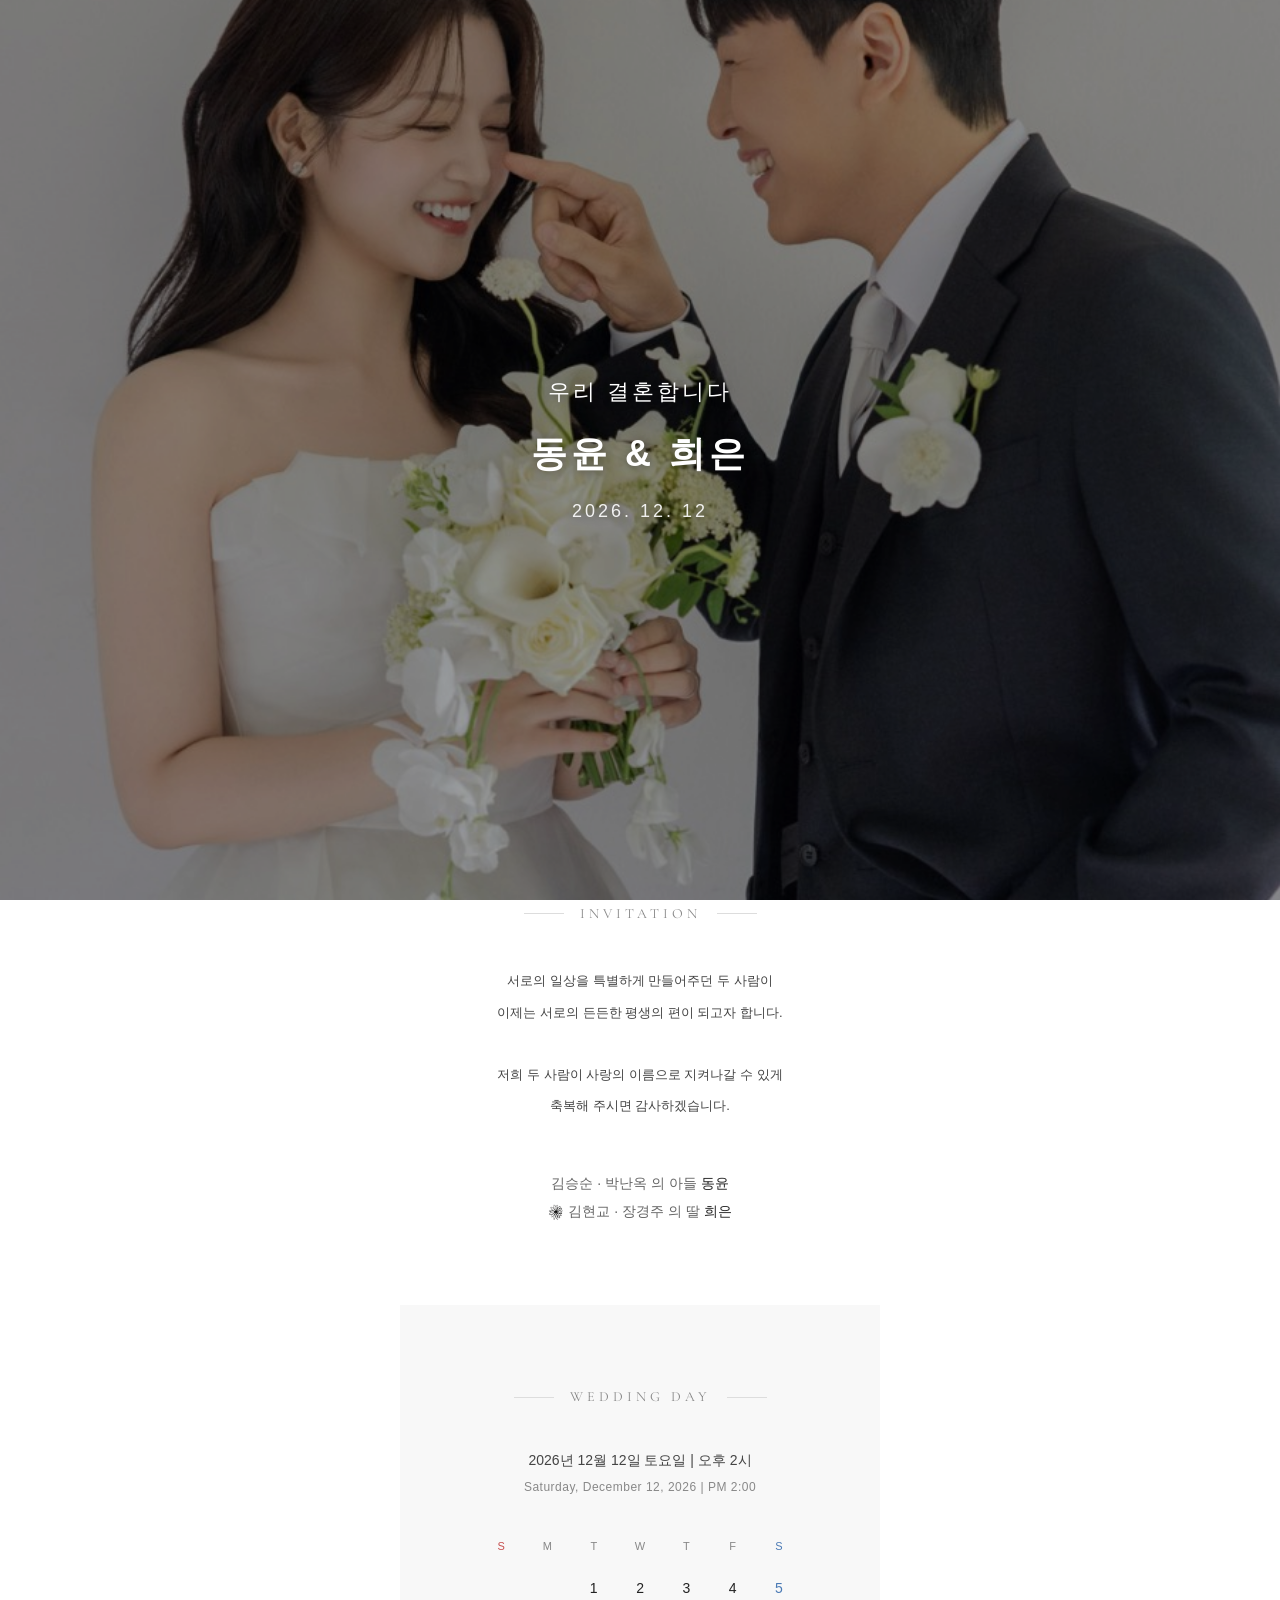
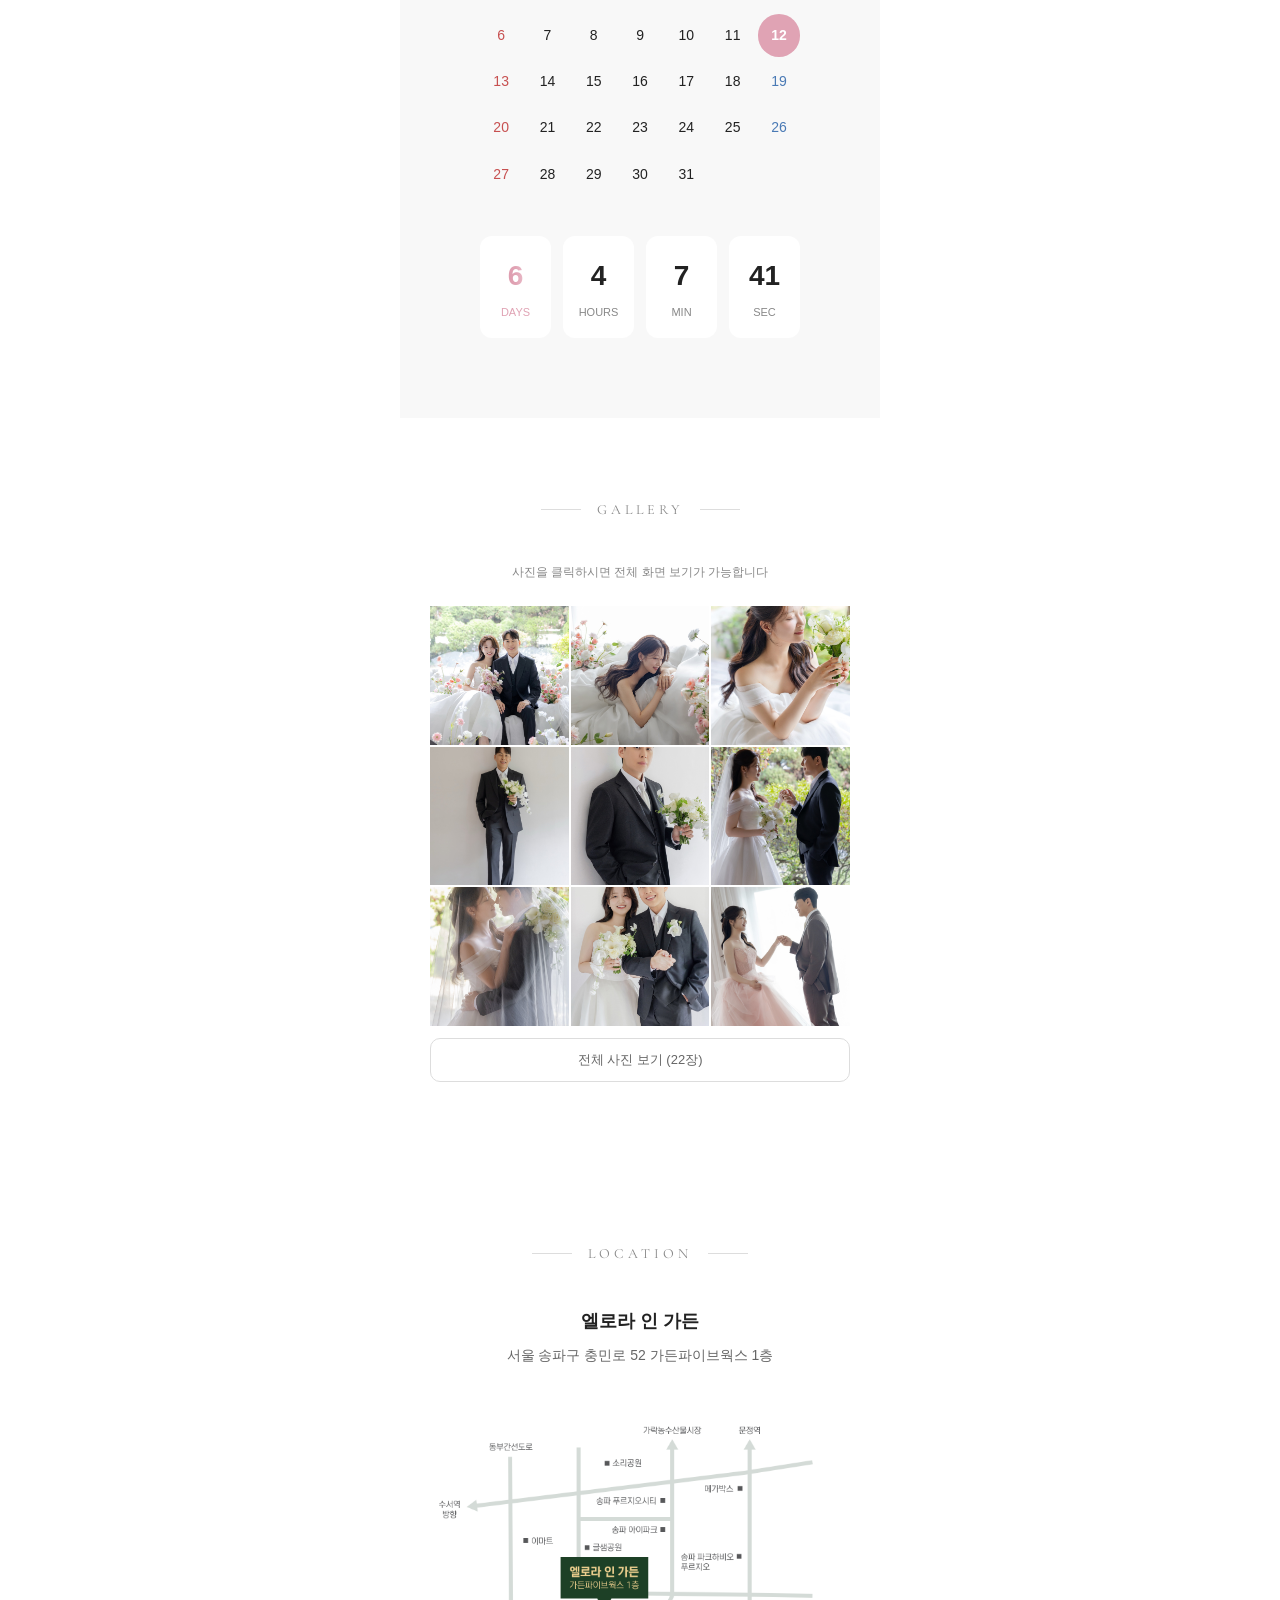
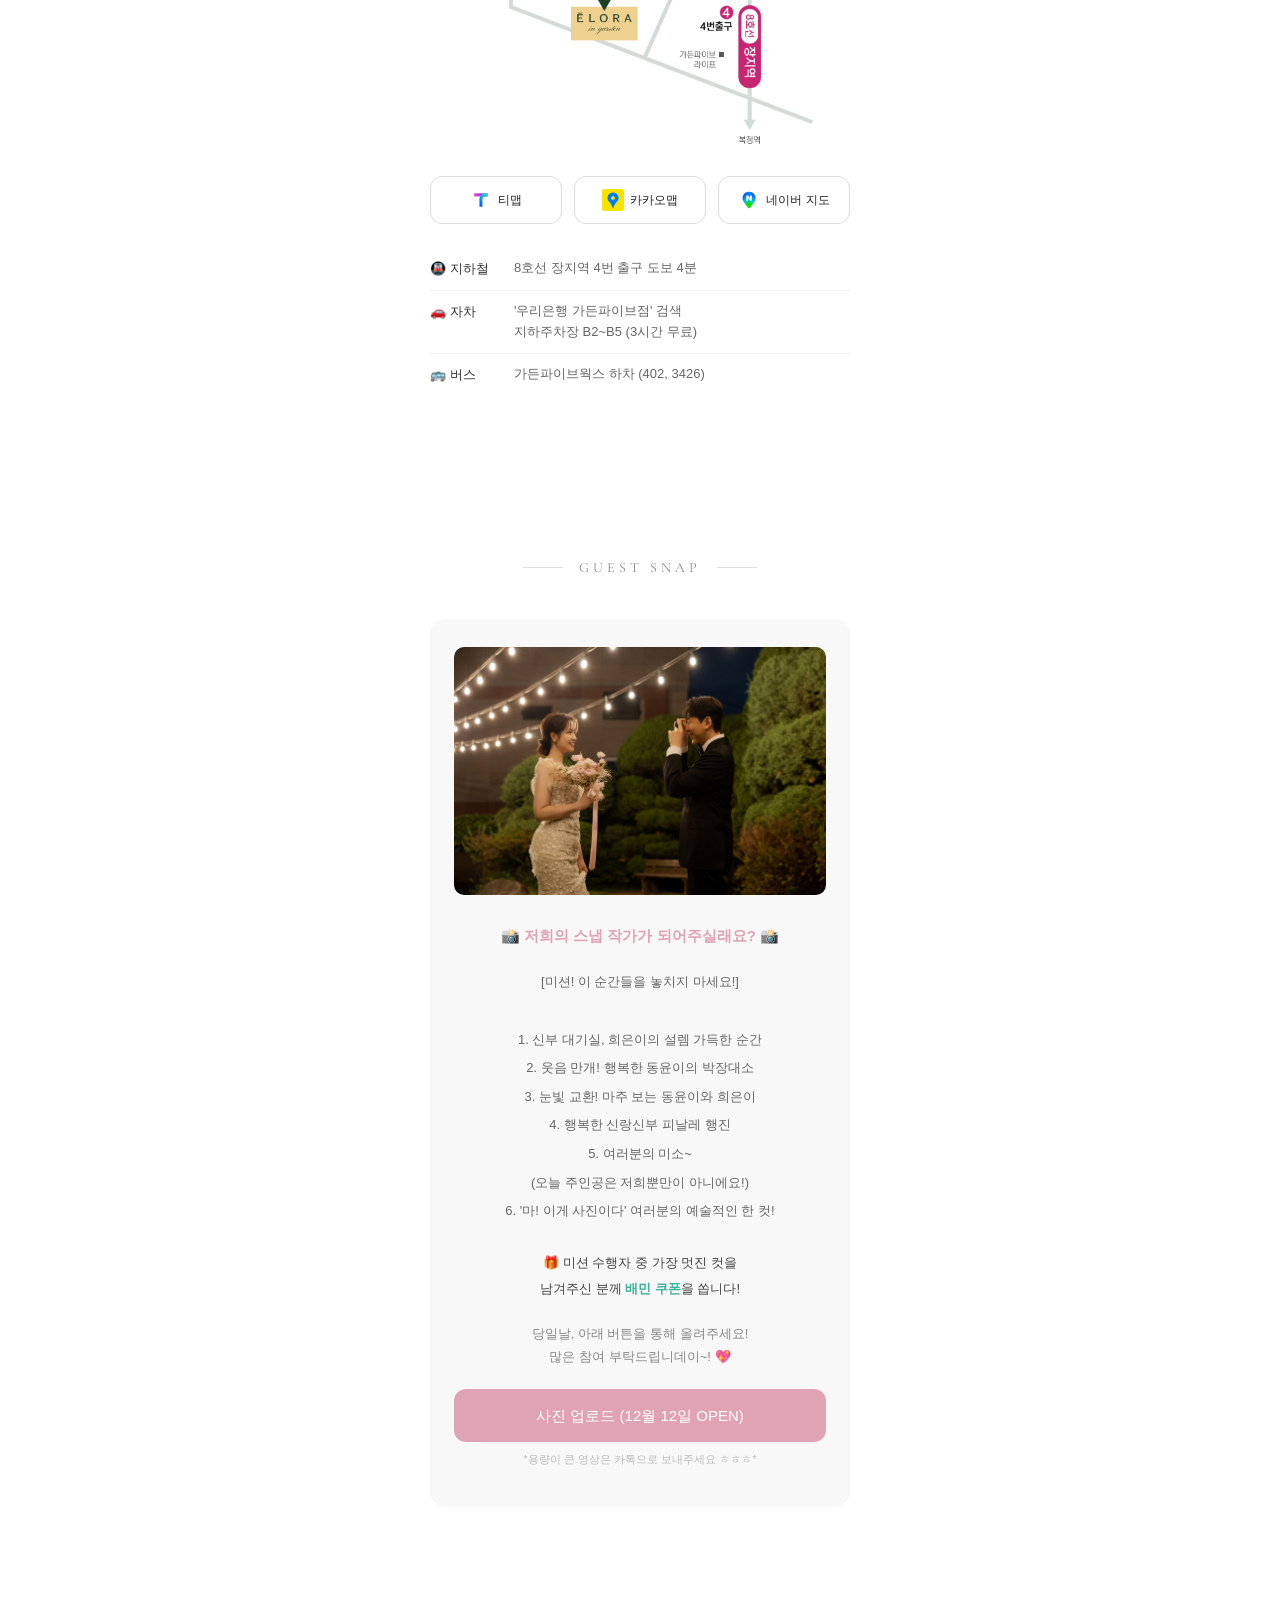
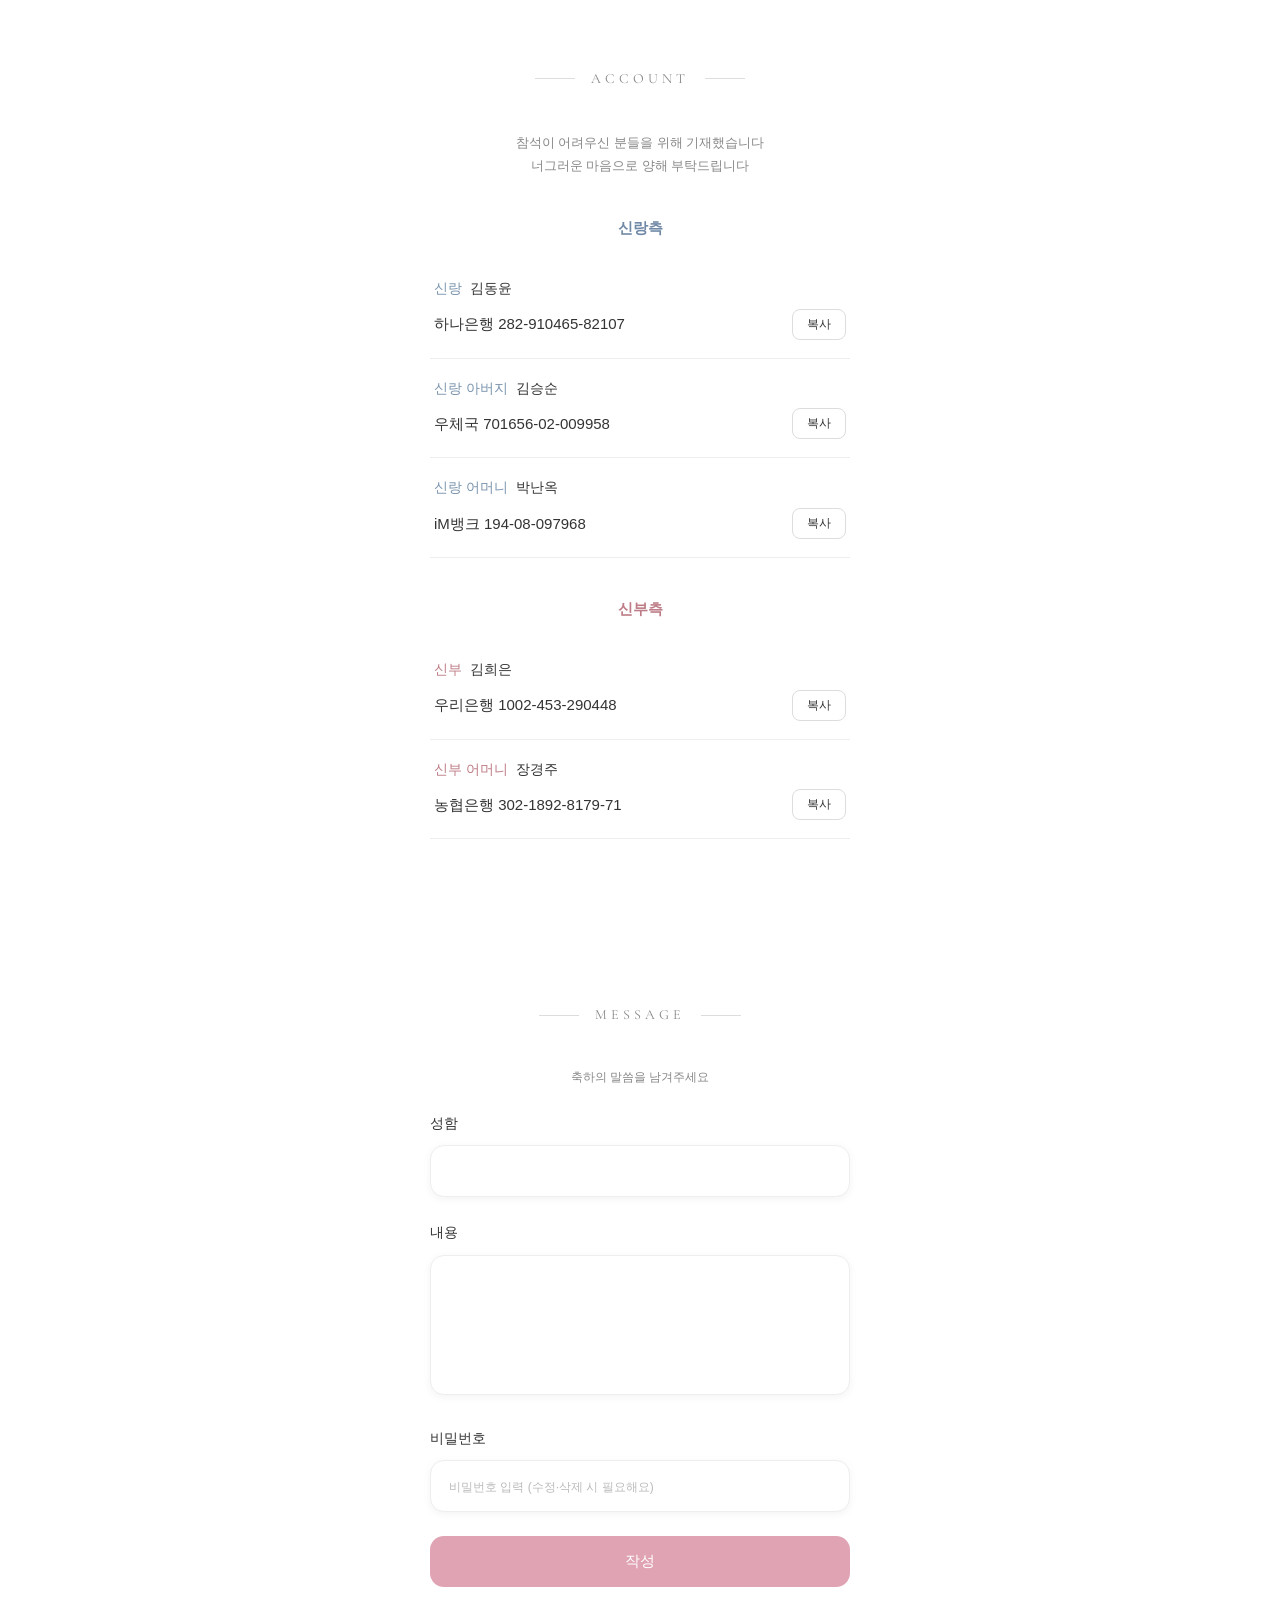
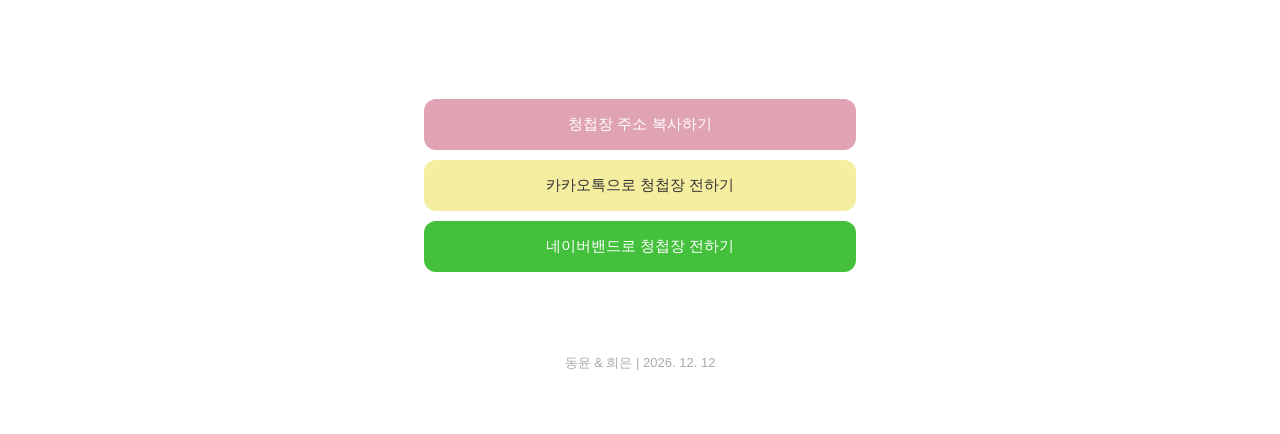
==== commit 0614f878: "f: 오프닝 전체화면 꽉 채우기(max-width 제거, 100vw), 얼굴 안 잘리게 상단 정렬" ====
--- a/f/index.html
+++ b/f/index.html
@@ -98,17 +98,17 @@
 /* Opening */
 .opening {
     position: fixed;
-    top: 0; left: 0; right: 0; bottom: 0;
+    top: 0; left: 0;
+    width: 100vw;
+    height: 100vh;
+    height: 100dvh;
     display: flex;
     align-items: center;
     justify-content: center;
     z-index: 9999;
     transition: opacity 0.8s ease, visibility 0.8s ease;
     cursor: pointer;
-    max-width: 480px;
-    margin: 0 auto;
-    height: 100vh;
-    height: 100dvh;
+    overflow: hidden;
 }
 .opening.hide {
     opacity: 0;
@@ -118,7 +118,7 @@
 .opening-bg-img {
     position: absolute;
     inset: 0;
-    background: #898583 url('cover.jpg') center center / cover no-repeat;
+    background: #898583 url('cover.jpg') center 30% / cover no-repeat;
     image-rendering: auto;
     -webkit-image-rendering: auto;
 }
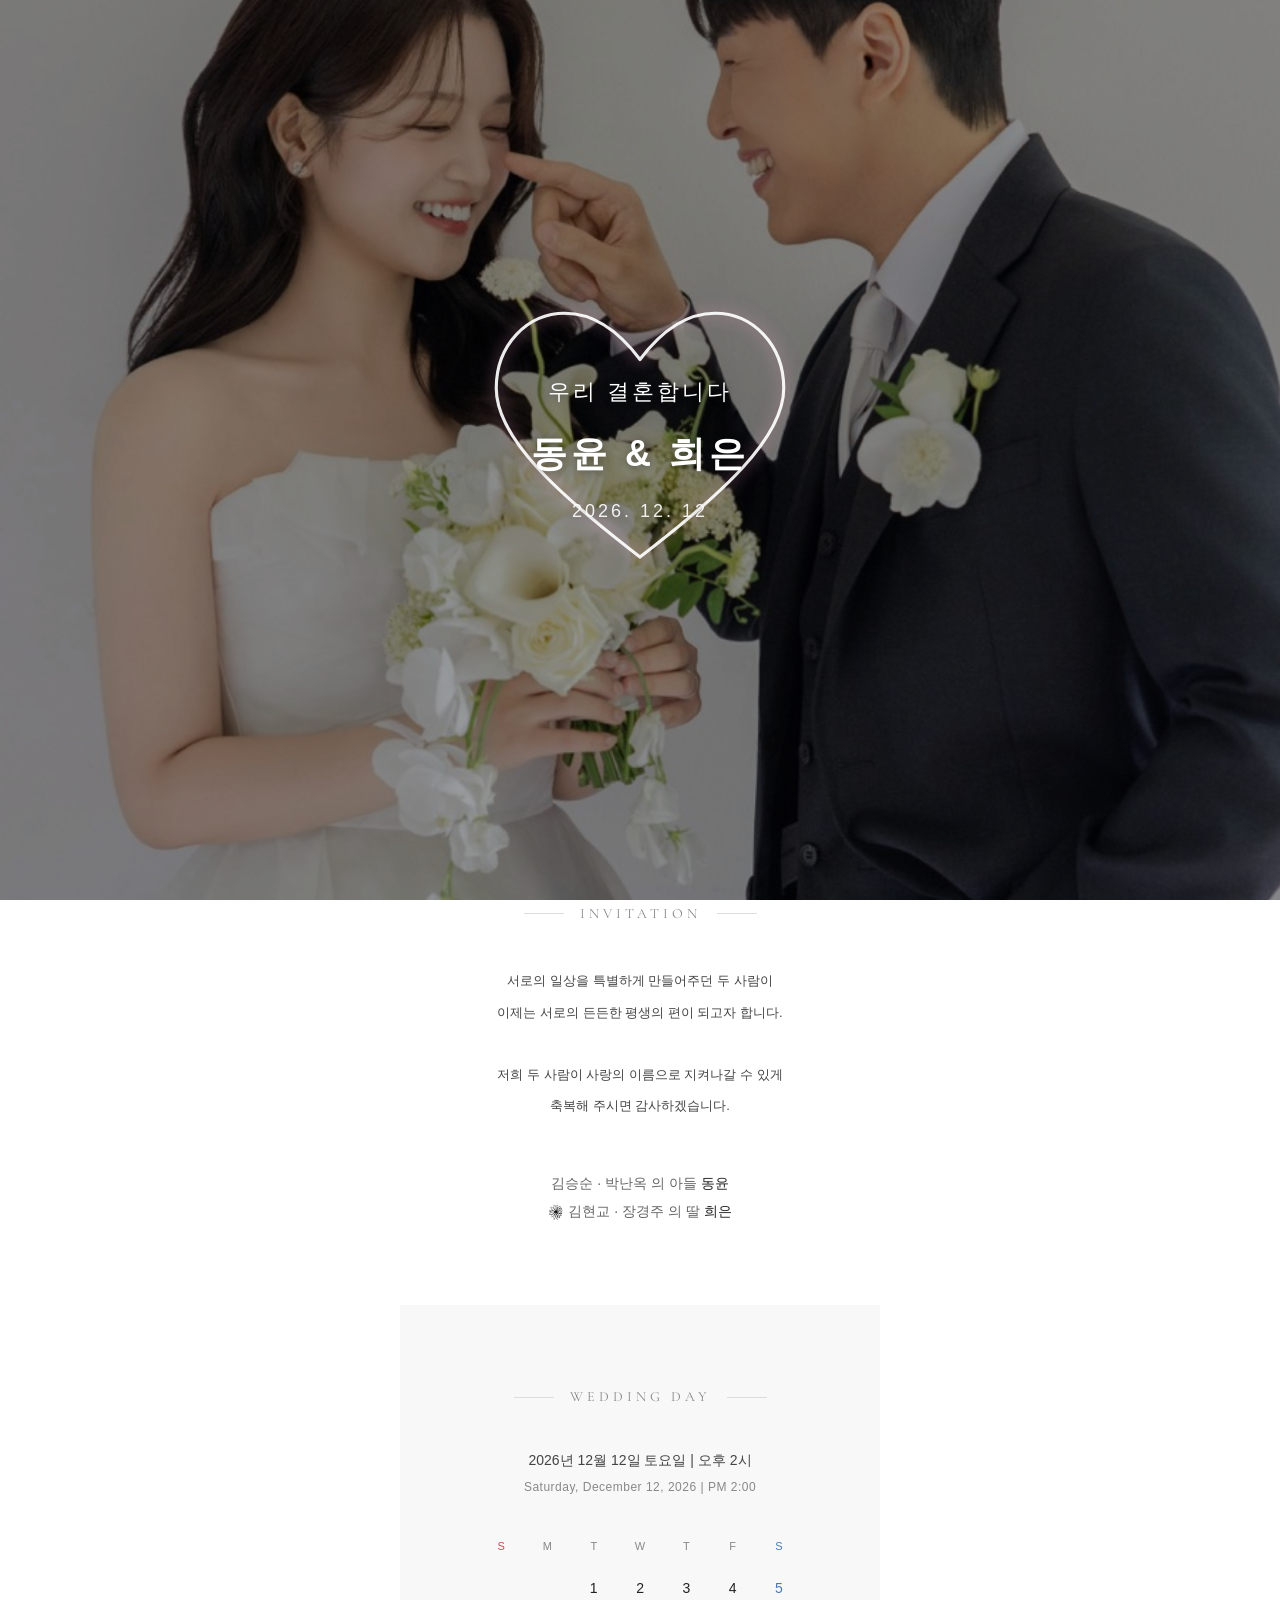
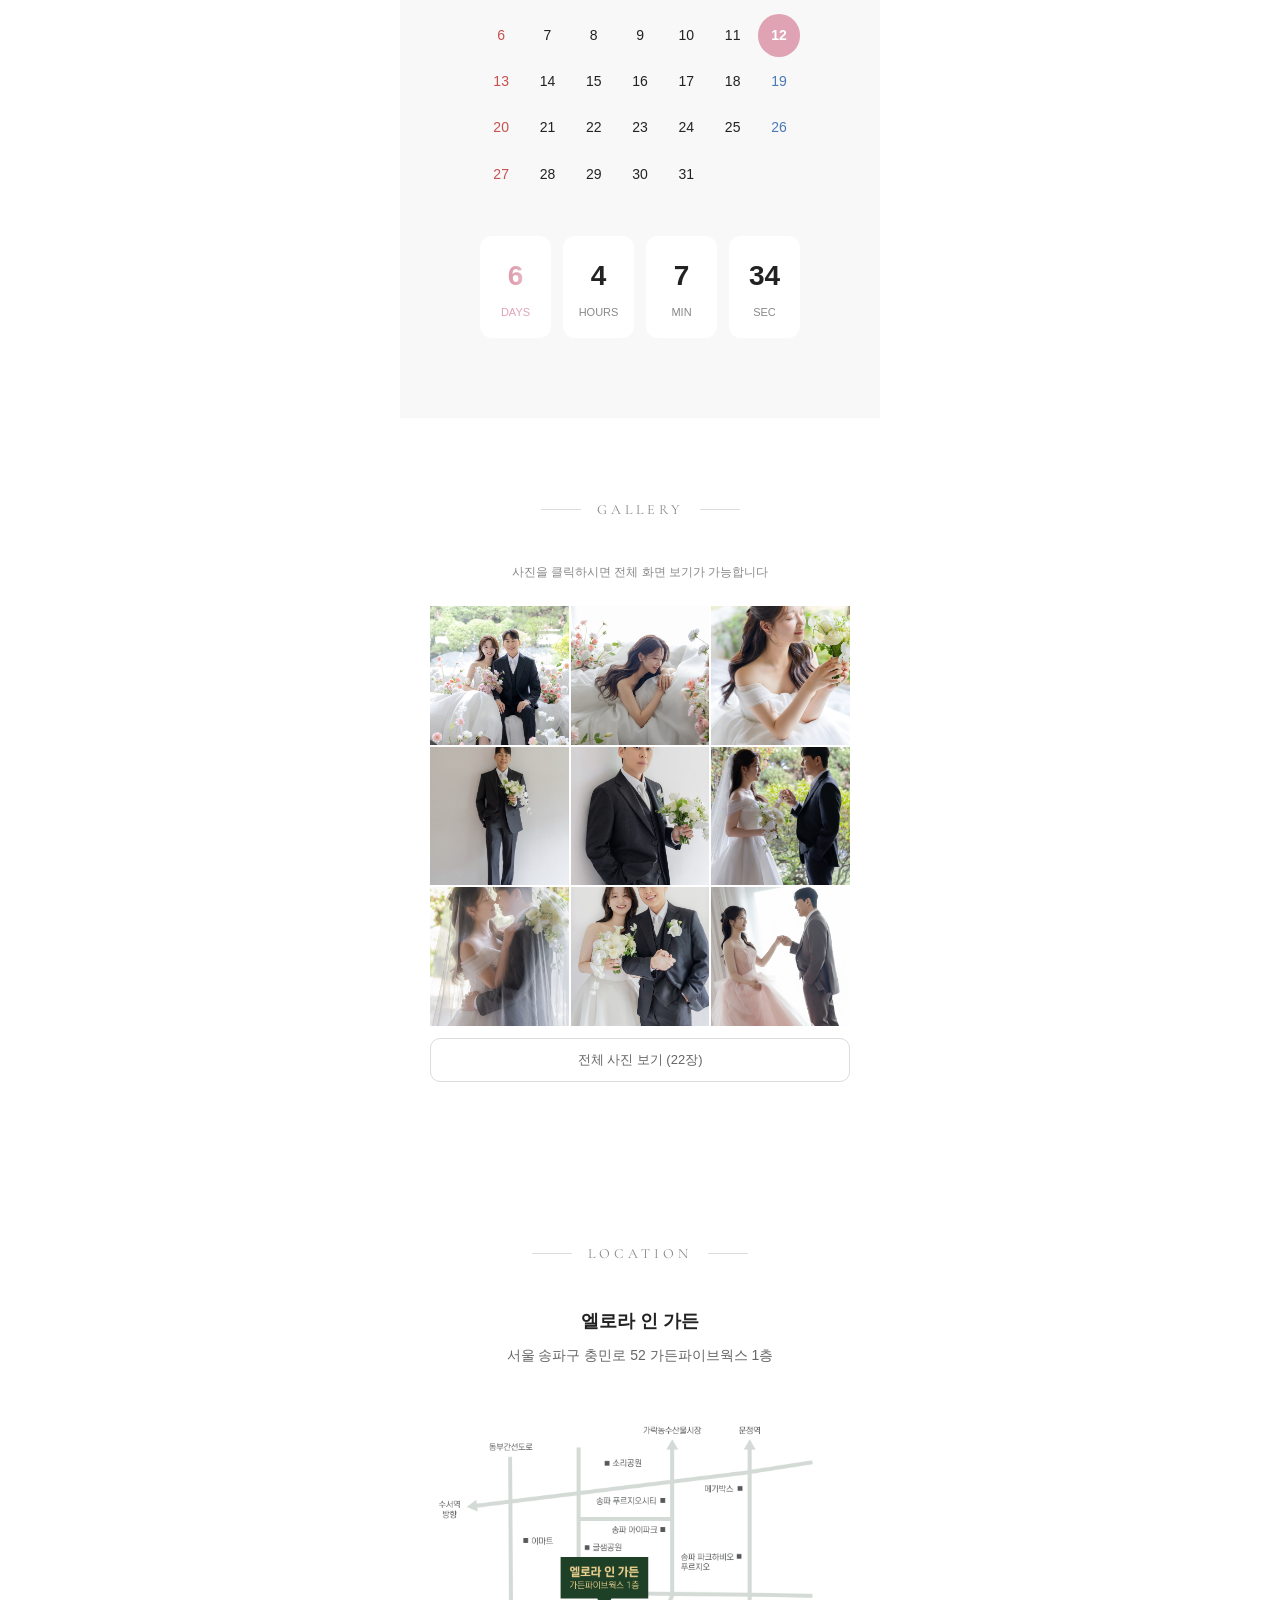
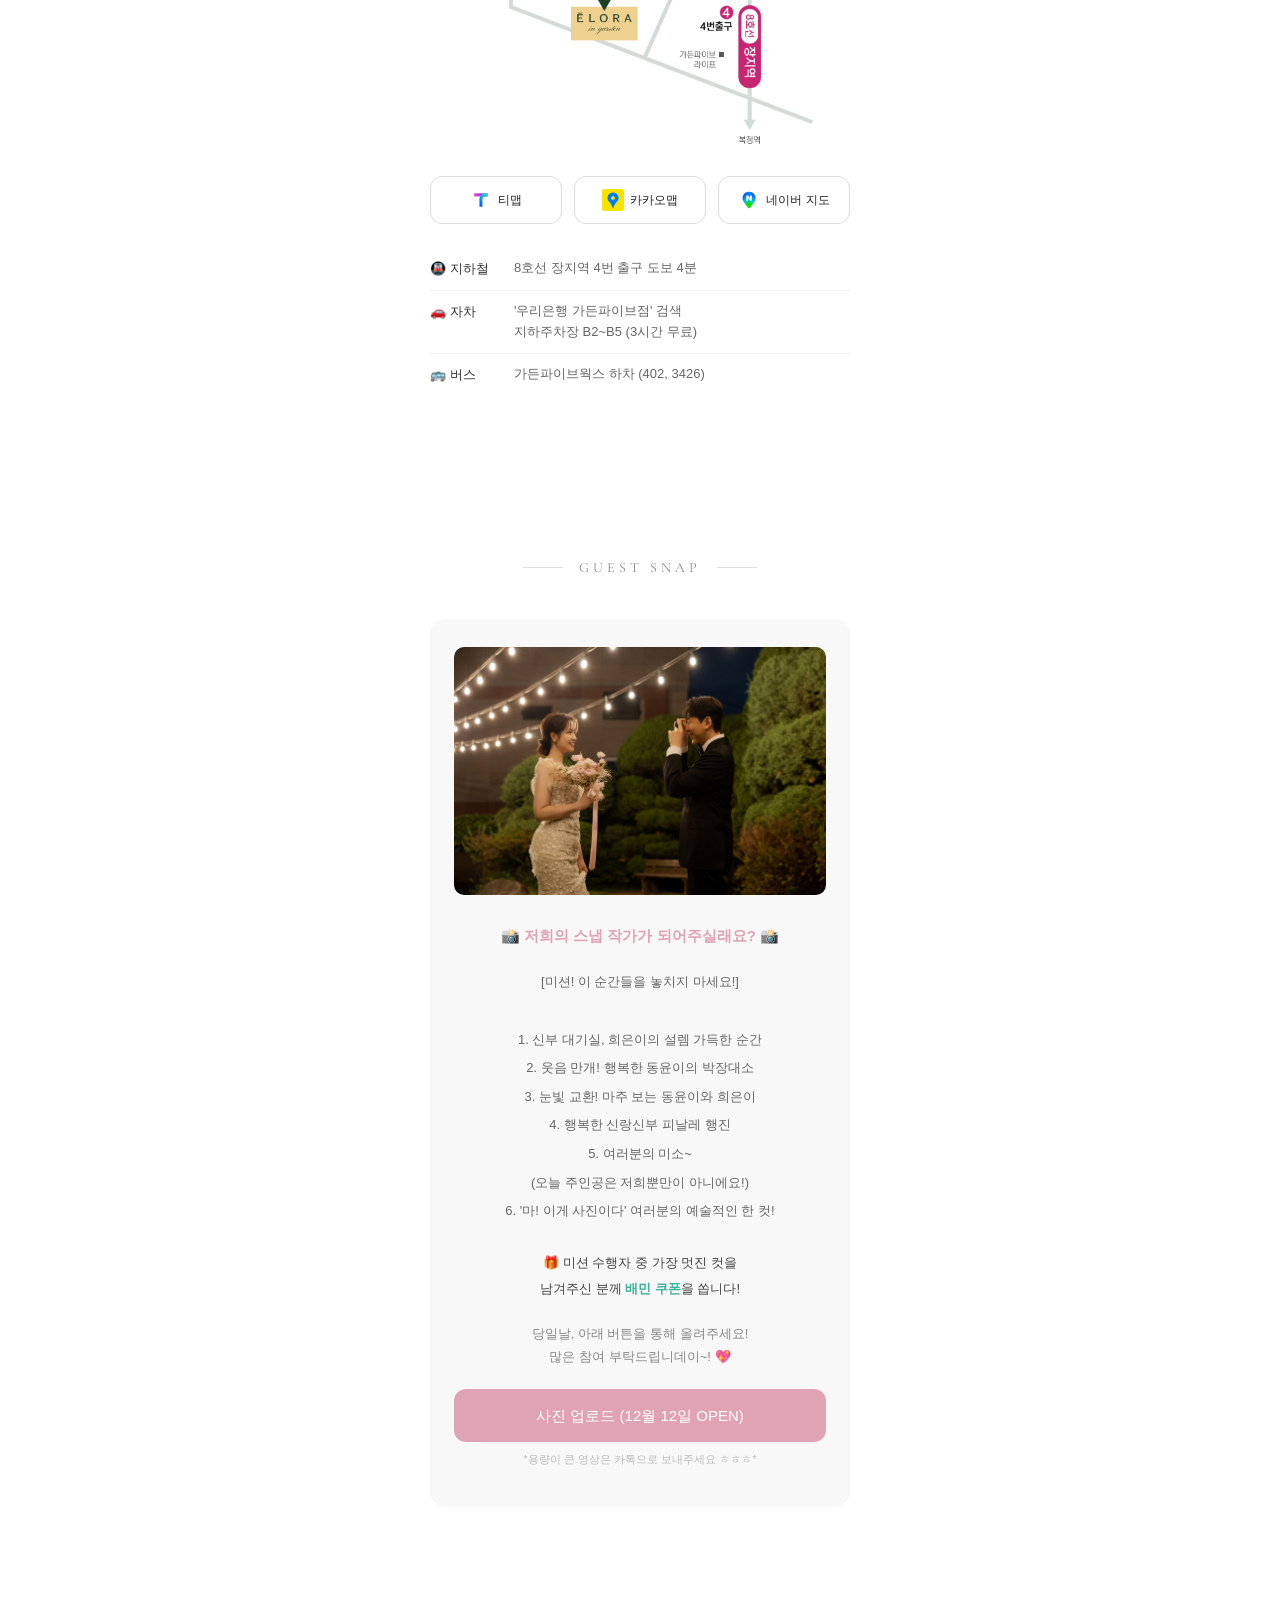
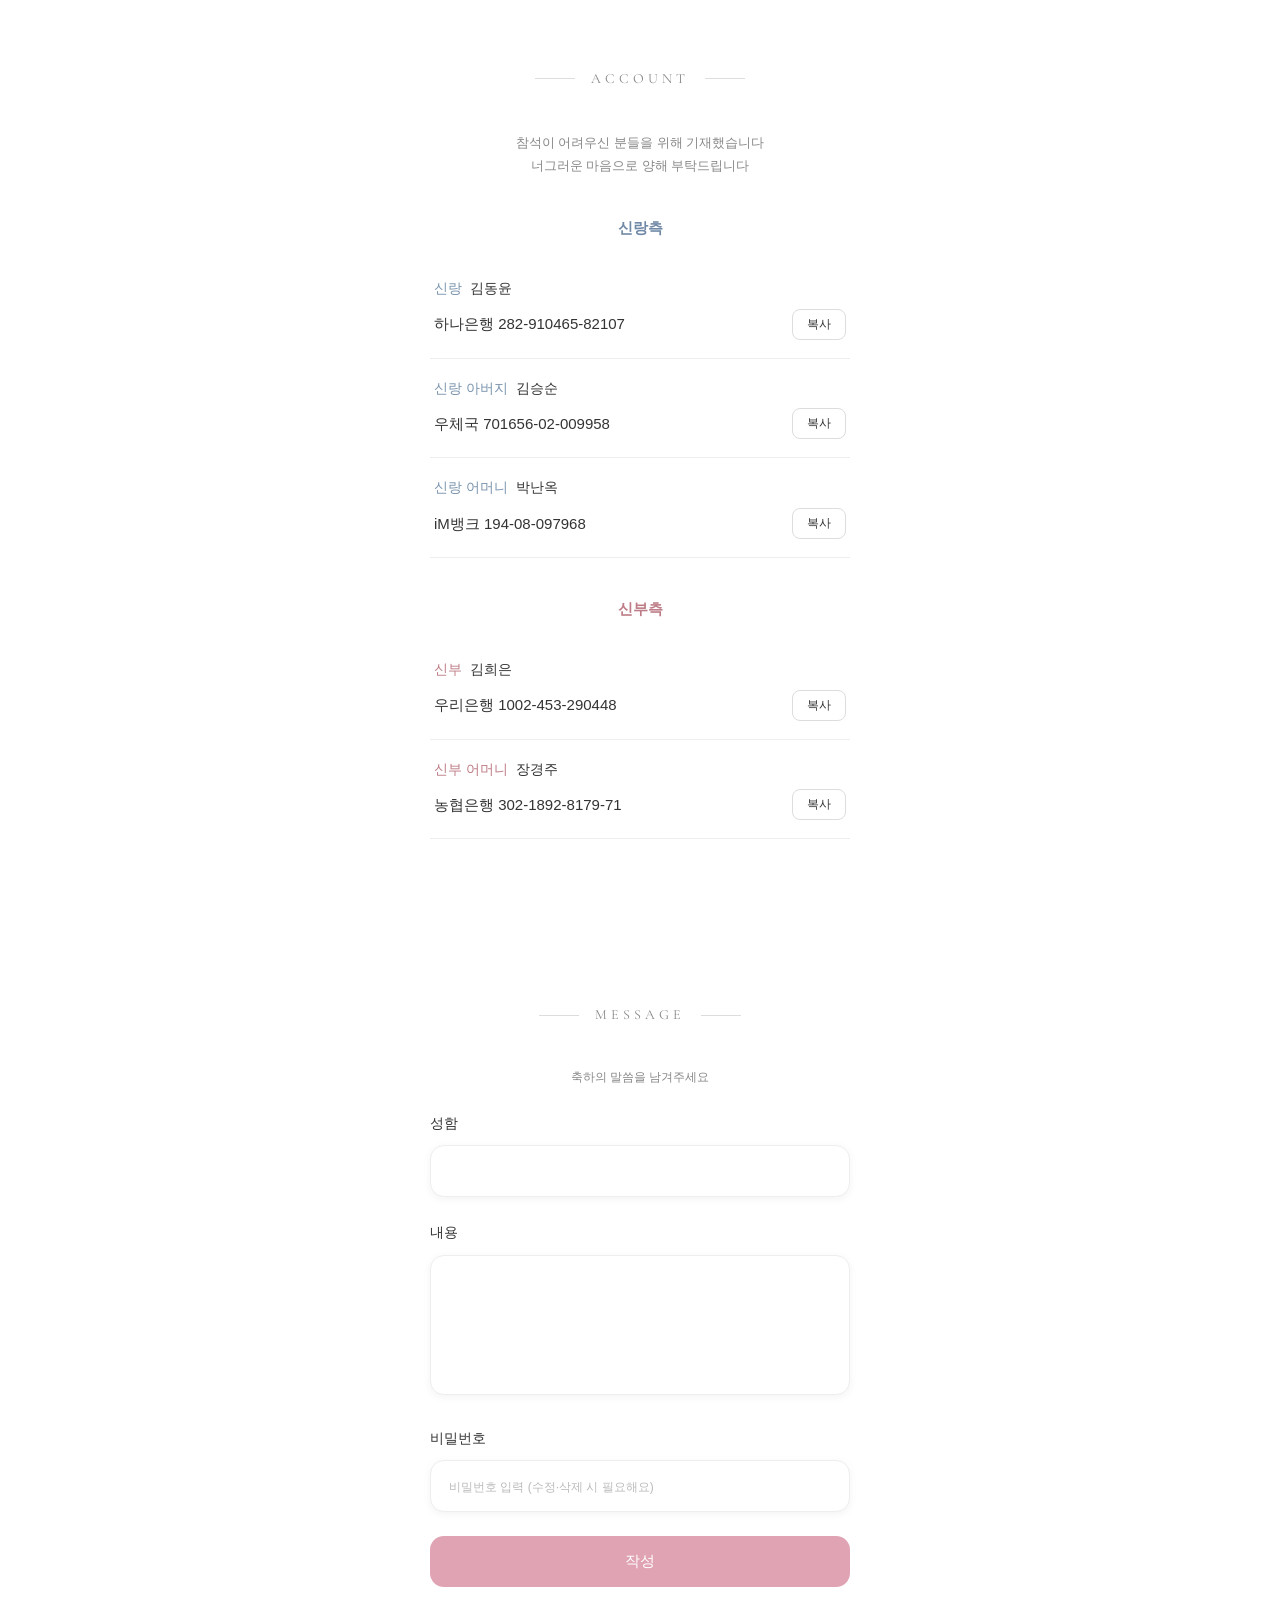
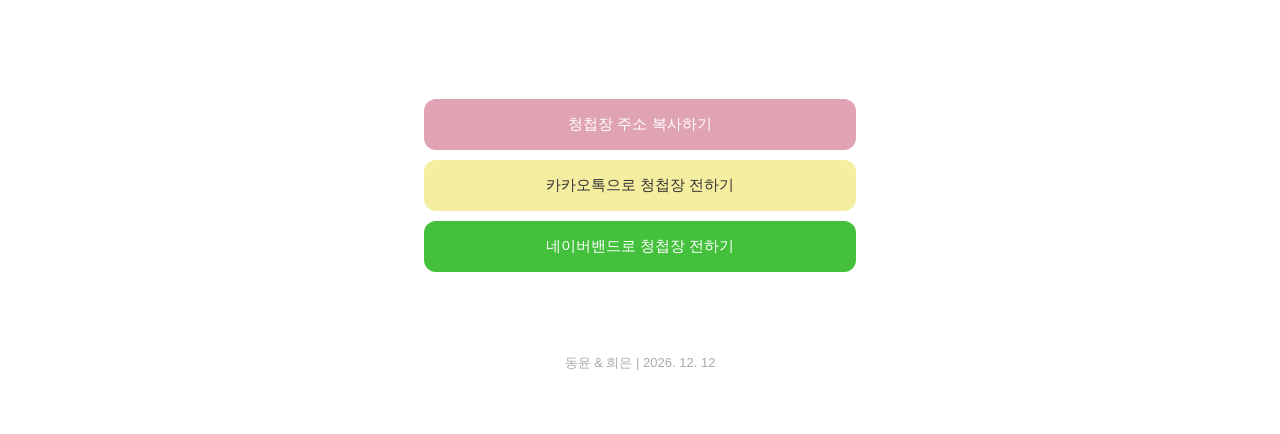
==== commit 4dc059bd: "f: 오프닝 문구 주위에 하트 자동 그리기 애니메이션 추가" ====
--- a/f/index.html
+++ b/f/index.html
@@ -186,6 +186,33 @@
     0%, 100% { opacity: 0.6; }
     50% { opacity: 1; }
 }
+/* 문구 주위에 자동으로 그려지는 하트 */
+.auto-heart-svg {
+    position: absolute;
+    top: 50%;
+    left: 50%;
+    transform: translate(-50%, -52%);
+    width: 300px;
+    height: 275px;
+    max-width: 78vw;
+    z-index: -1;
+    pointer-events: none;
+    overflow: visible;
+}
+.auto-heart-path {
+    fill: none;
+    stroke: rgba(255,255,255,0.92);
+    stroke-width: 2.5;
+    stroke-linecap: round;
+    stroke-linejoin: round;
+    filter: drop-shadow(0 0 6px rgba(255,170,205,0.7));
+    stroke-dasharray: 720;
+    stroke-dashoffset: 720;
+    animation: drawHeart 1.6s ease-in-out 0.9s forwards;
+}
+@keyframes drawHeart {
+    to { stroke-dashoffset: 0; }
+}
 /* 음악 버튼 */
 .music-btn {
     position: fixed;
@@ -875,7 +902,7 @@
     </style>
 </head>
 <body>
-    <!-- Opening (하트 없음 - 사진+문구 후 자동으로 커튼 화면으로 전환) -->
+    <!-- Opening (사진+문구+하트 자동 애니메이션 후 커튼 화면 전환) -->
     <div class="opening" id="opening">
         <div class="opening-bg-img"></div>
         <div class="opening-overlay"></div>
@@ -883,6 +910,10 @@
             <p class="op-line1">우리 결혼합니다</p>
             <p class="op-names">동윤 &amp; 희은</p>
             <p class="op-date">2026. 12. 12</p>
+            <!-- 문구 주위에 자동으로 그려지는 하트 -->
+            <svg class="auto-heart-svg" viewBox="0 0 240 220" fill="none" xmlns="http://www.w3.org/2000/svg">
+                <path class="auto-heart-path" d="M120,200 C55,150 5,105 5,65 C5,30 30,5 60,5 C82,5 102,18 120,42 C138,18 158,5 180,5 C210,5 235,30 235,65 C235,105 185,150 120,200 Z"/>
+            </svg>
         </div>
     </div>
 
@@ -1351,9 +1382,9 @@
             document.addEventListener('click', retryPlay, { once: true });
         });
     }
-    // 문구가 모두 뜬 뒤 자동으로 커튼 화면으로 전환
+    // 문구가 뜨고 하트가 다 그려진 뒤 자동으로 커튼 화면으로 전환
     window.addEventListener('load', function() {
-        setTimeout(closeOpening, 2300);
+        setTimeout(closeOpening, 3000);
     });
     // 사용자가 먼저 탭하면 바로 넘어가게 (터치 = 사용자 제스처 → 음악 재생 가능)
     (function(){
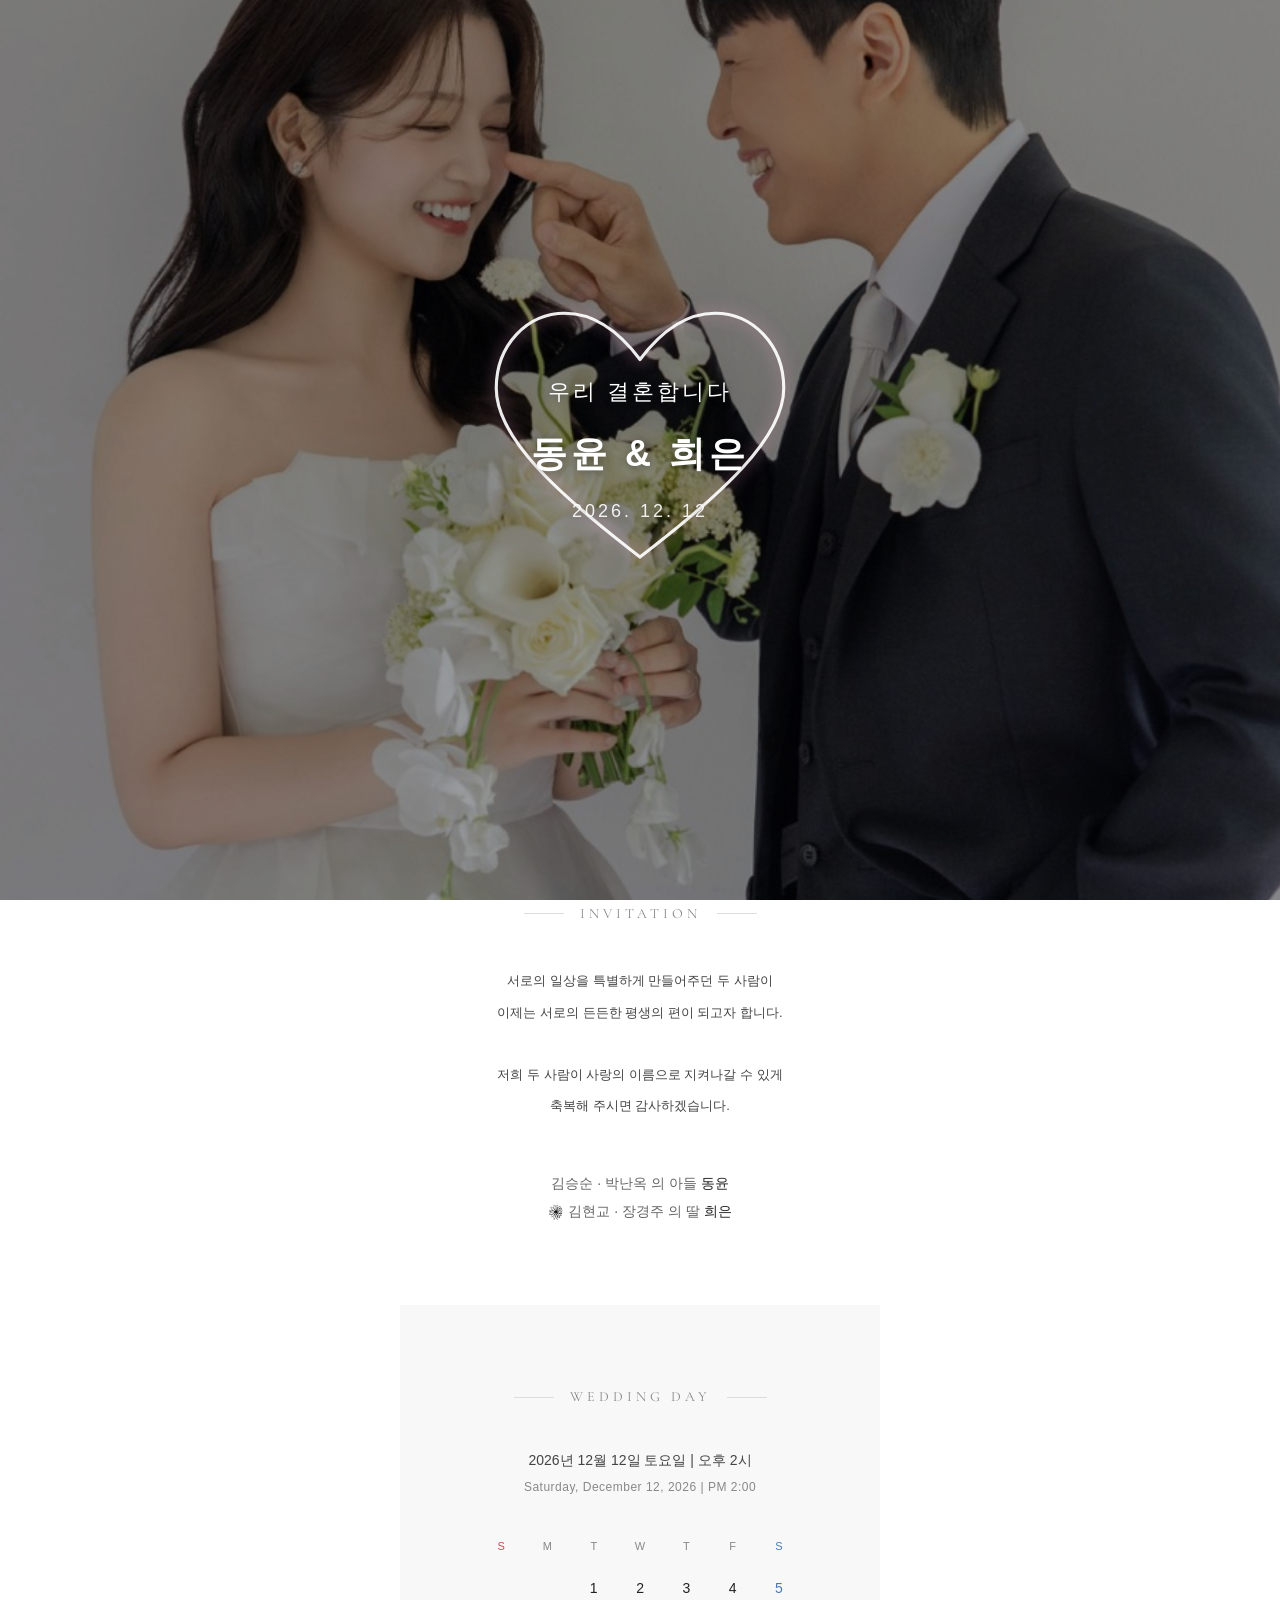
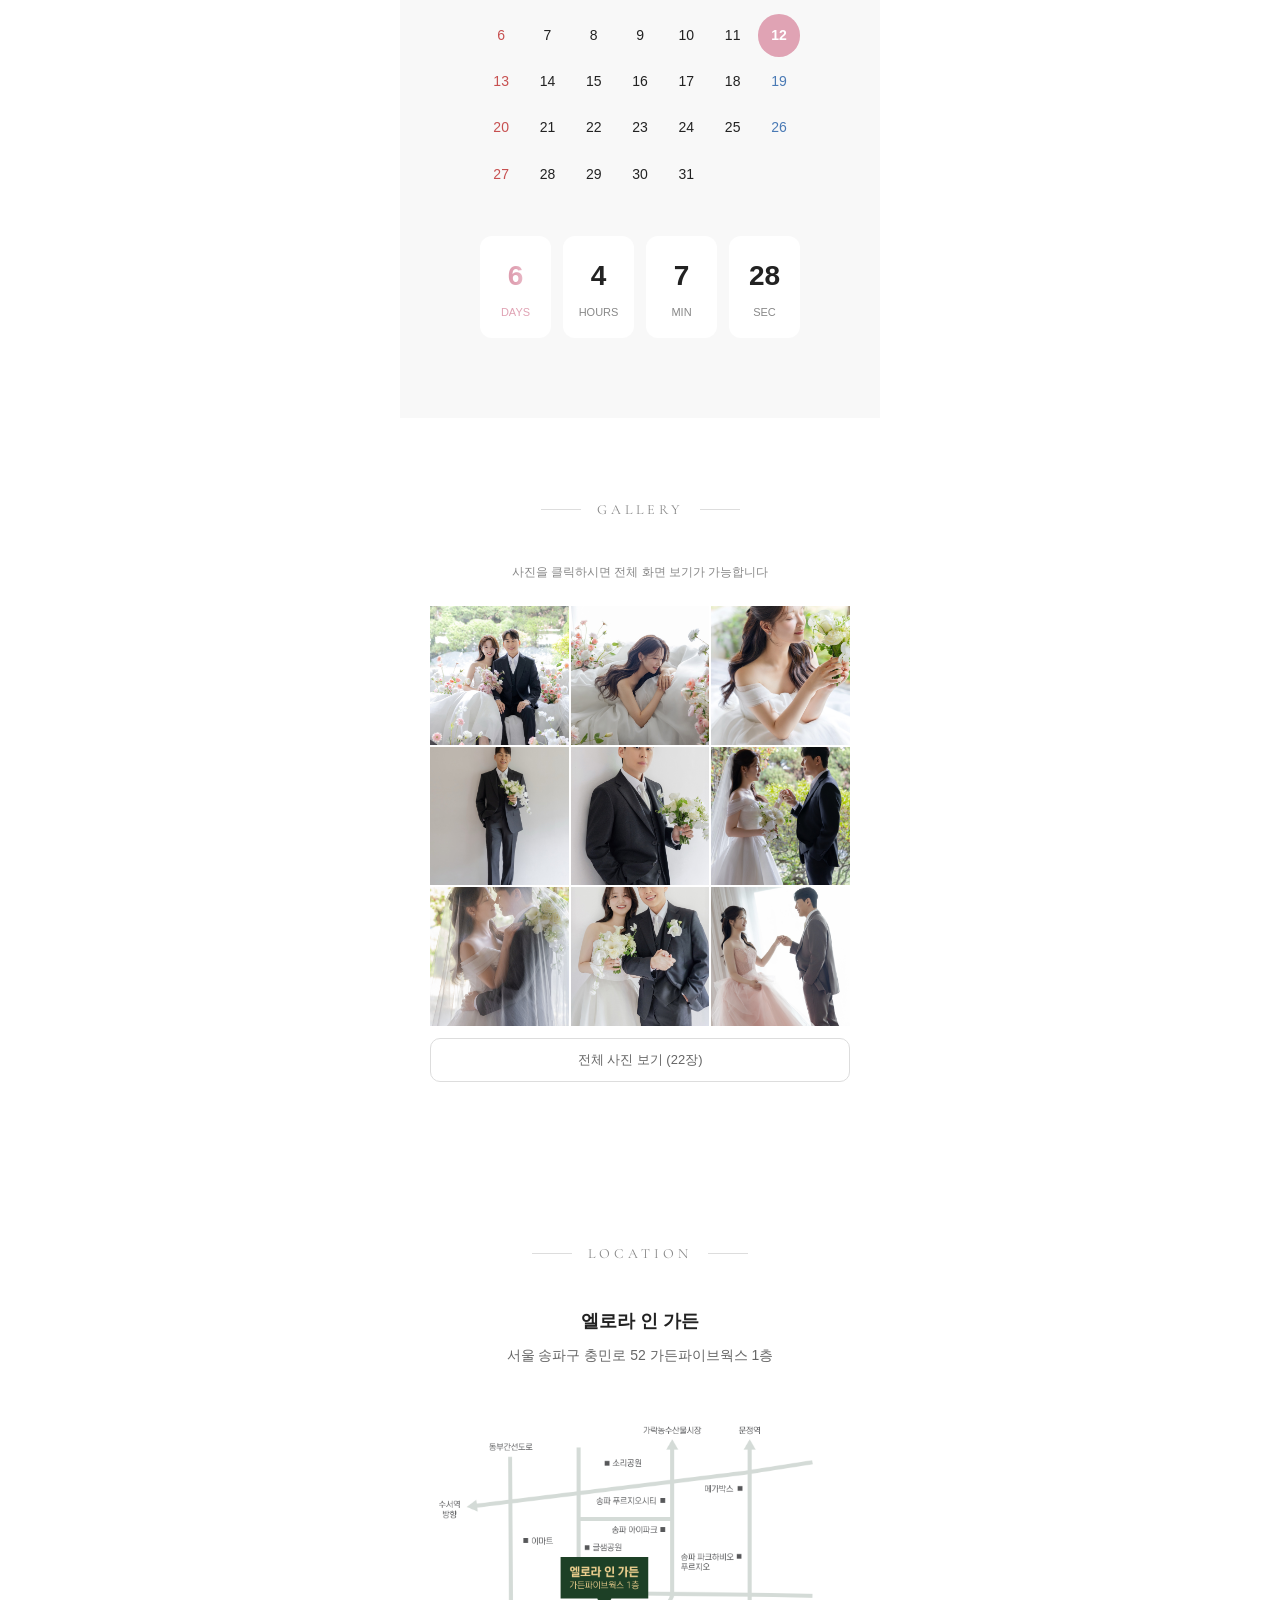
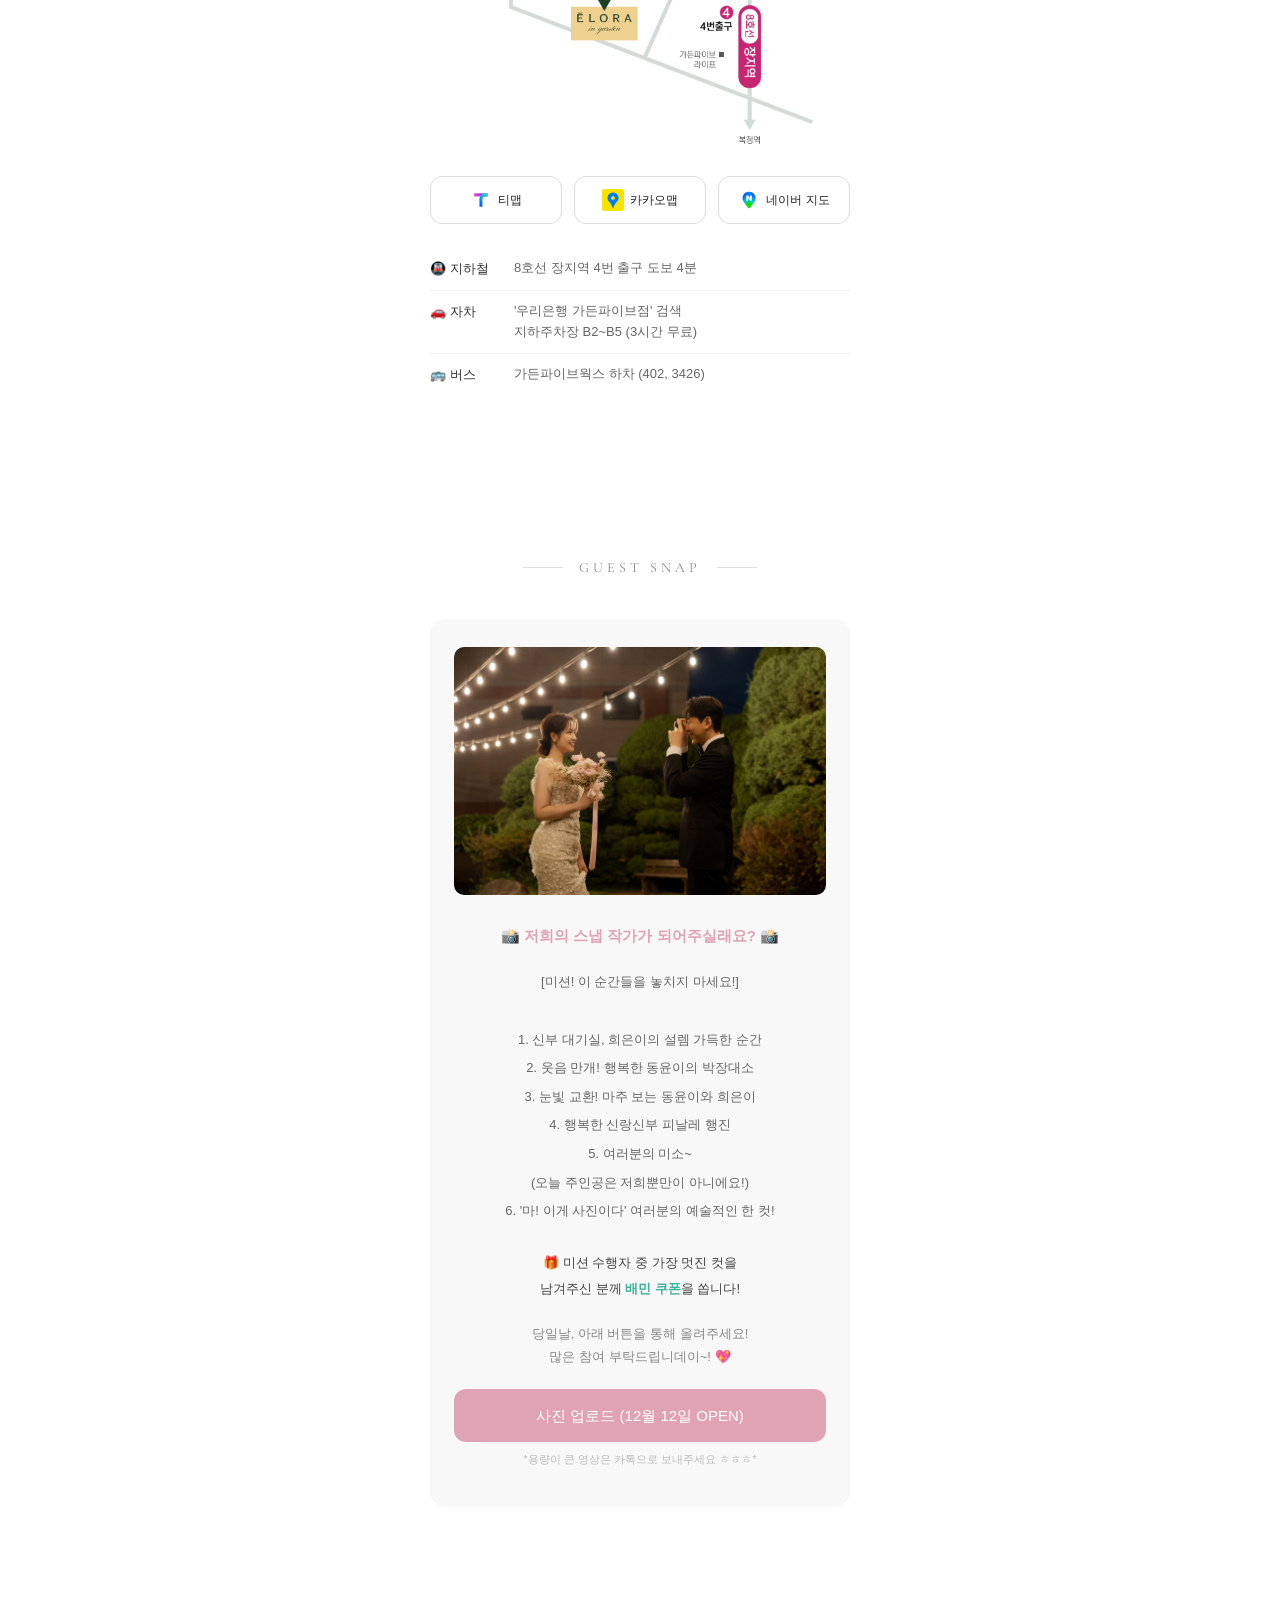
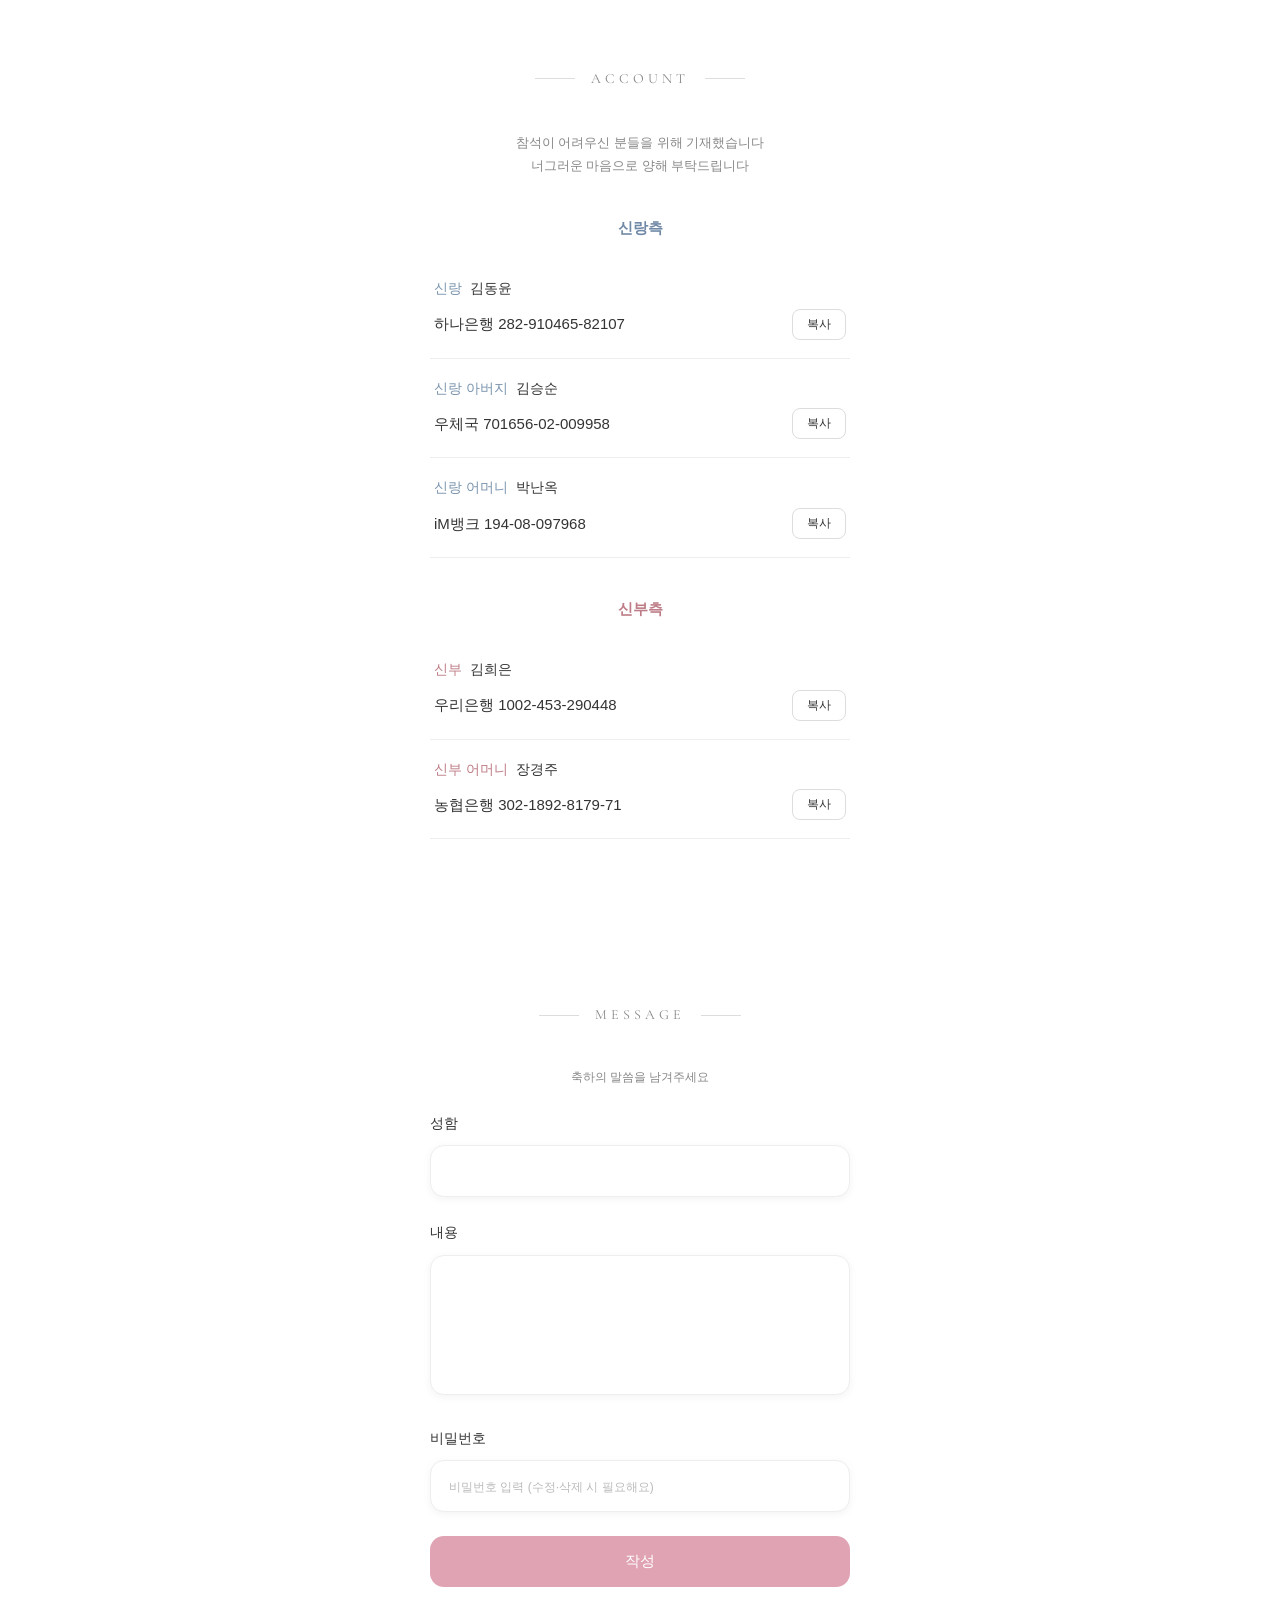
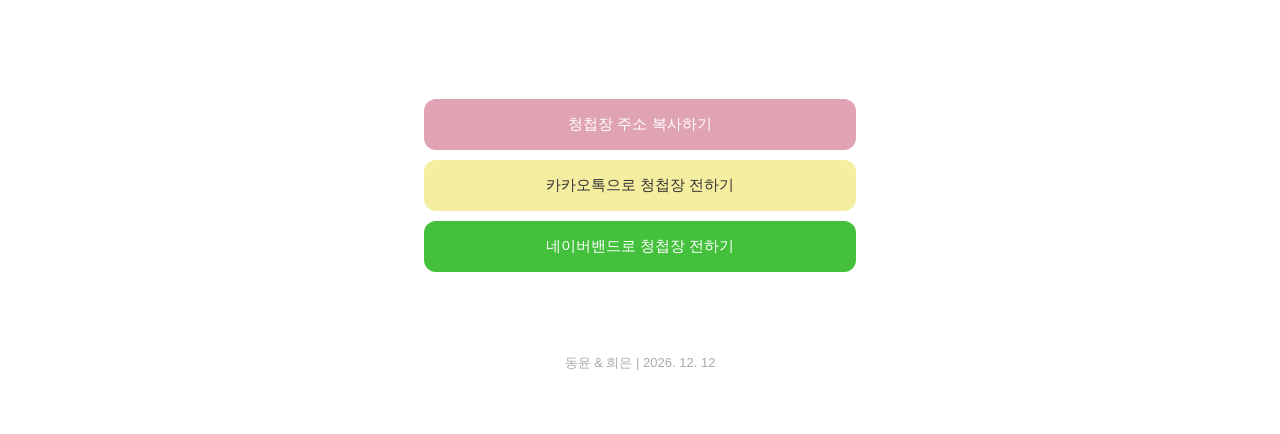
==== commit 374b6d6b: "f: 첫 터치에서 오디오 미리 unlock → 전환 시 음악 자동재생 성공률 향상" ====
--- a/f/index.html
+++ b/f/index.html
@@ -1348,28 +1348,48 @@
     });
     document.querySelectorAll('.fade-in').forEach(function(el){ el.classList.add('visible'); });
 
-    // 오프닝(사진+문구) → 자동으로 커튼 화면으로 전환 + 음악 재생
+    // 오프닝 전환 상태 플래그 (먼저 선언)
     var openingClosed = false;
-    function closeOpening() {
-        if (openingClosed) return;
-        openingClosed = true;
-        var op = document.getElementById('opening');
-        if (op) op.classList.add('hide');
-        try { launchHeartConfetti(); } catch(e) {}
-        setTimeout(function(){ if (op) op.remove(); }, 1000);
-
-        // 음악 시작
-        document.getElementById('musicBtn').style.display = 'flex';
+
+    // 오디오 미리 준비 + 첫 사용자 제스처에서 unlock
+    (function(){
         var audio = new Audio();
         audio.src = 'bgm.mp3';
         audio.loop = true;
         audio.volume = 0.3;
+        audio.preload = 'auto';
         window.bgmAudio = audio;
+        window.bgmUnlocked = false;
+
+        // 사용자의 첫 제스처(터치/클릭)에서 오디오를 미리 unlock 해둠
+        // → 자동 전환 시점에 재생이 브라우저에 의해 차단되지 않도록
+        function unlockAudio() {
+            if (window.bgmUnlocked) return;
+            audio.play().then(function() {
+                window.bgmUnlocked = true;
+                // 아직 오프닝 전환 전이면 무음 복귀(전환 시 들리게), 전환 후면 그대로 재생 유지
+                if (!openingClosed) {
+                    audio.pause();
+                    audio.currentTime = 0;
+                } else {
+                    musicPlaying = true;
+                    document.getElementById('musicBtn').classList.add('playing');
+                }
+            }).catch(function(){});
+        }
+        document.addEventListener('touchstart', unlockAudio, { passive: true });
+        document.addEventListener('click', unlockAudio);
+    })();
+
+    function playBgm() {
+        var audio = window.bgmAudio;
+        if (!audio) return;
+        document.getElementById('musicBtn').style.display = 'flex';
         audio.play().then(function() {
             musicPlaying = true;
             document.getElementById('musicBtn').classList.add('playing');
-        }).catch(function(e) {
-            // 자동재생 차단된 경우 → 첫 터치/클릭 시 재생
+        }).catch(function() {
+            // 혹시 아직 막히면 다음 터치/클릭에서 재생
             function retryPlay() {
                 document.removeEventListener('touchend', retryPlay);
                 document.removeEventListener('click', retryPlay);
@@ -1381,6 +1401,18 @@
             document.addEventListener('touchend', retryPlay, { once: true });
             document.addEventListener('click', retryPlay, { once: true });
         });
+    }
+
+    // 오프닝(사진+문구) → 자동으로 커튼 화면으로 전환 + 음악 재생
+    function closeOpening() {
+        if (openingClosed) return;
+        openingClosed = true;
+        var op = document.getElementById('opening');
+        if (op) op.classList.add('hide');
+        try { launchHeartConfetti(); } catch(e) {}
+        setTimeout(function(){ if (op) op.remove(); }, 1000);
+        // 음악 시작 (미리 unlock 돼 있으면 바로 재생됨)
+        playBgm();
     }
     // 문구가 뜨고 하트가 다 그려진 뒤 자동으로 커튼 화면으로 전환
     window.addEventListener('load', function() {
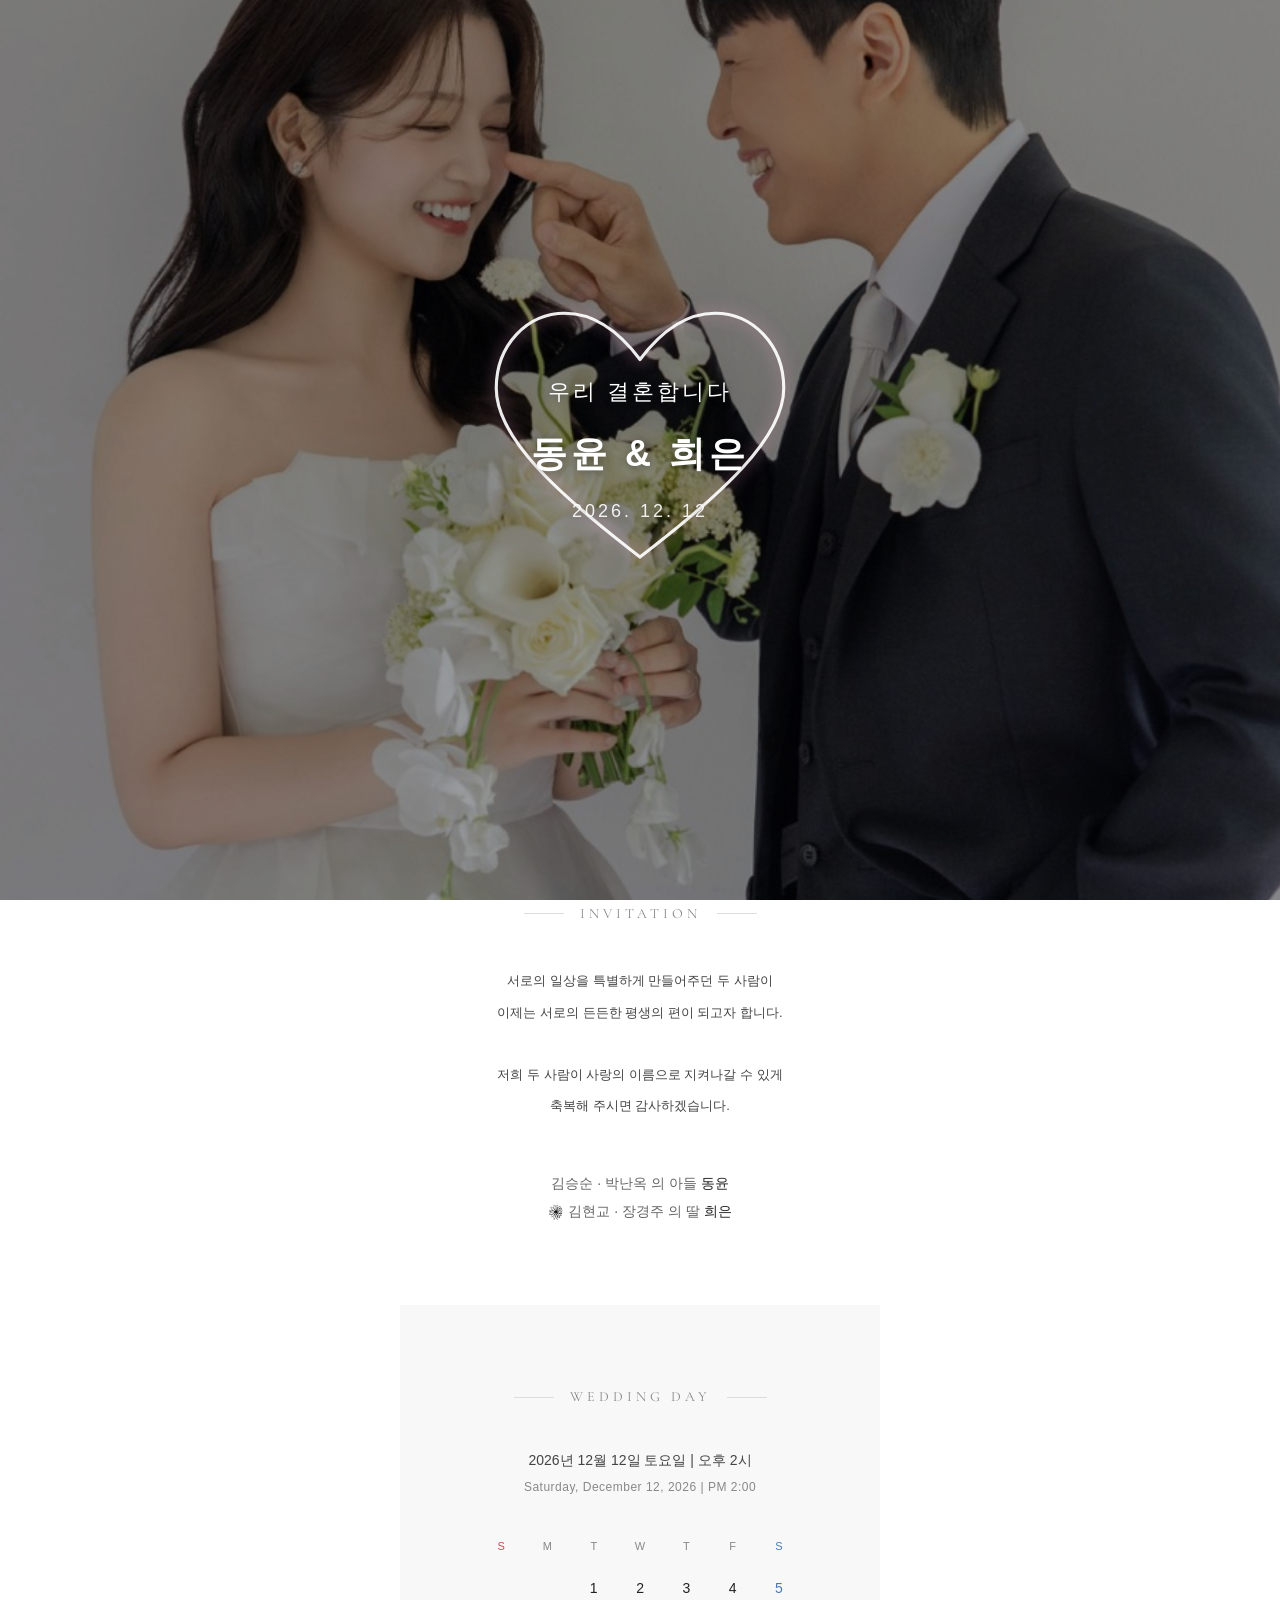
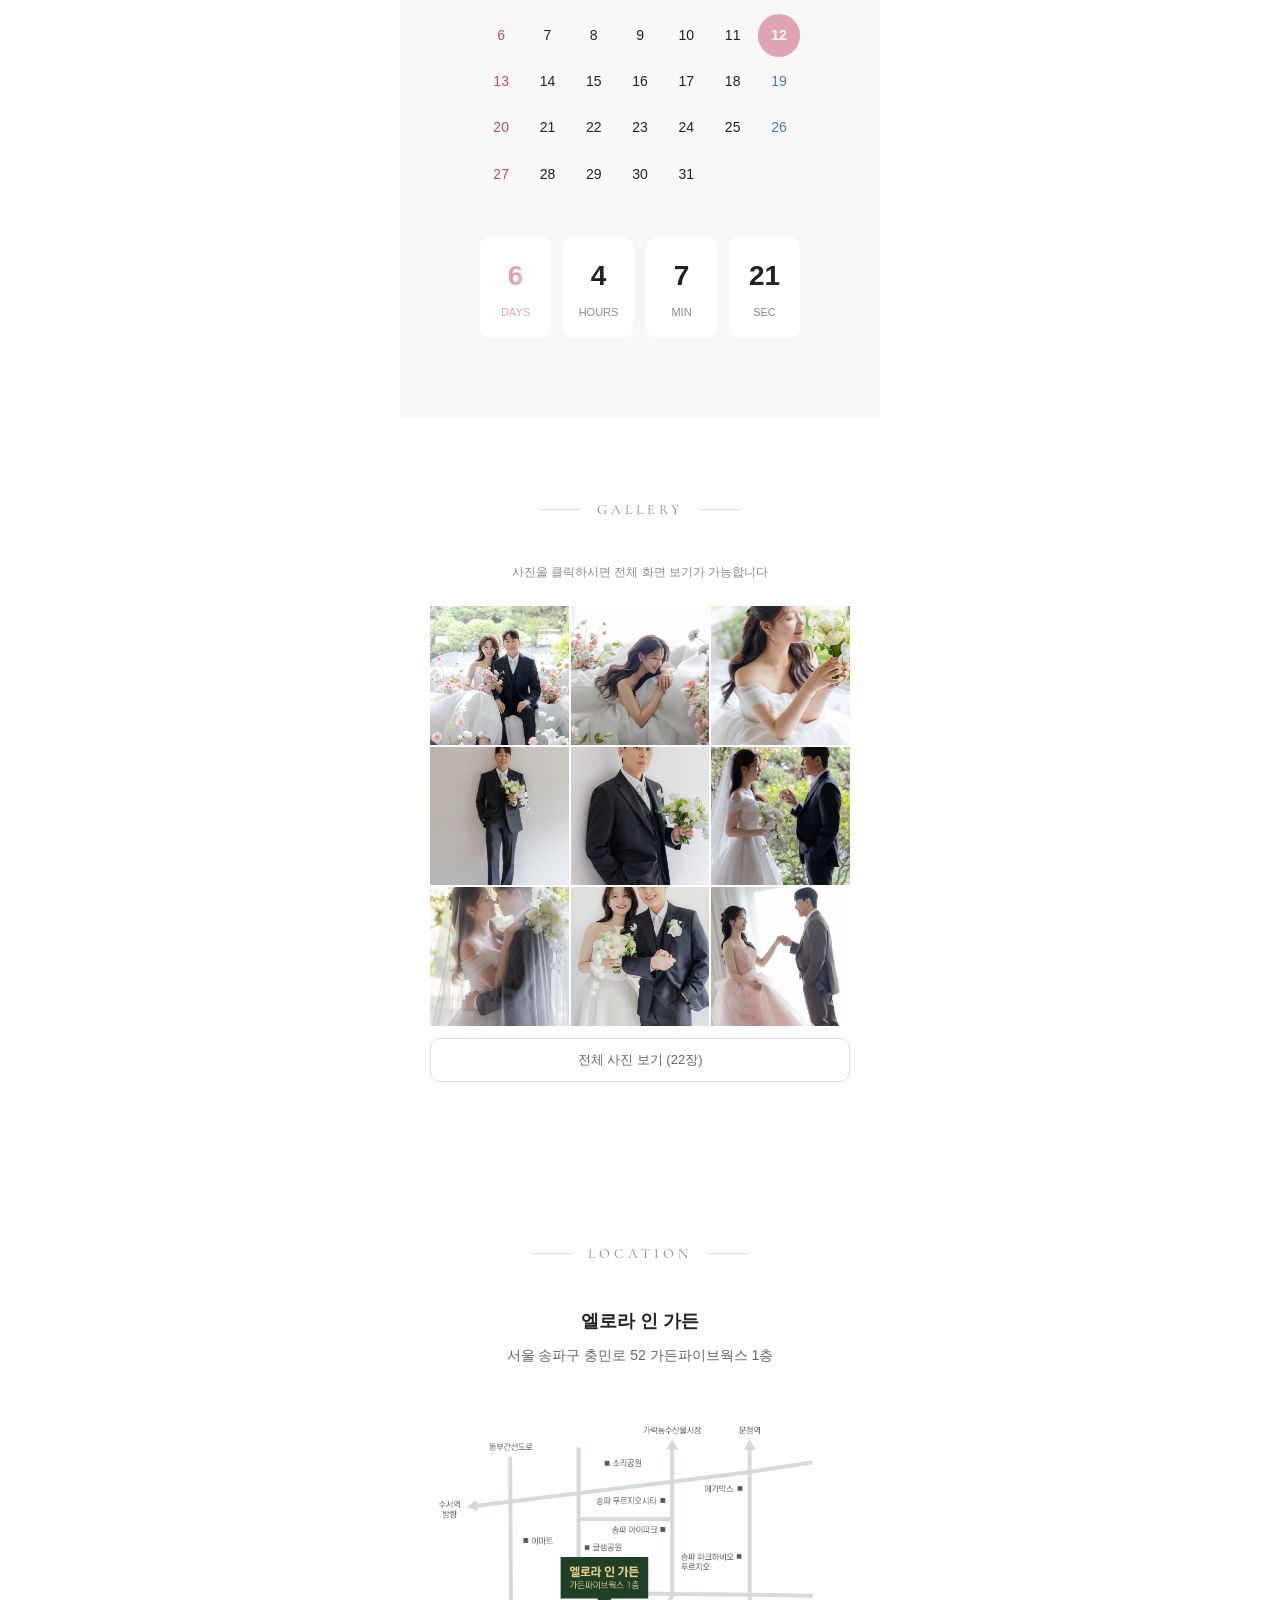
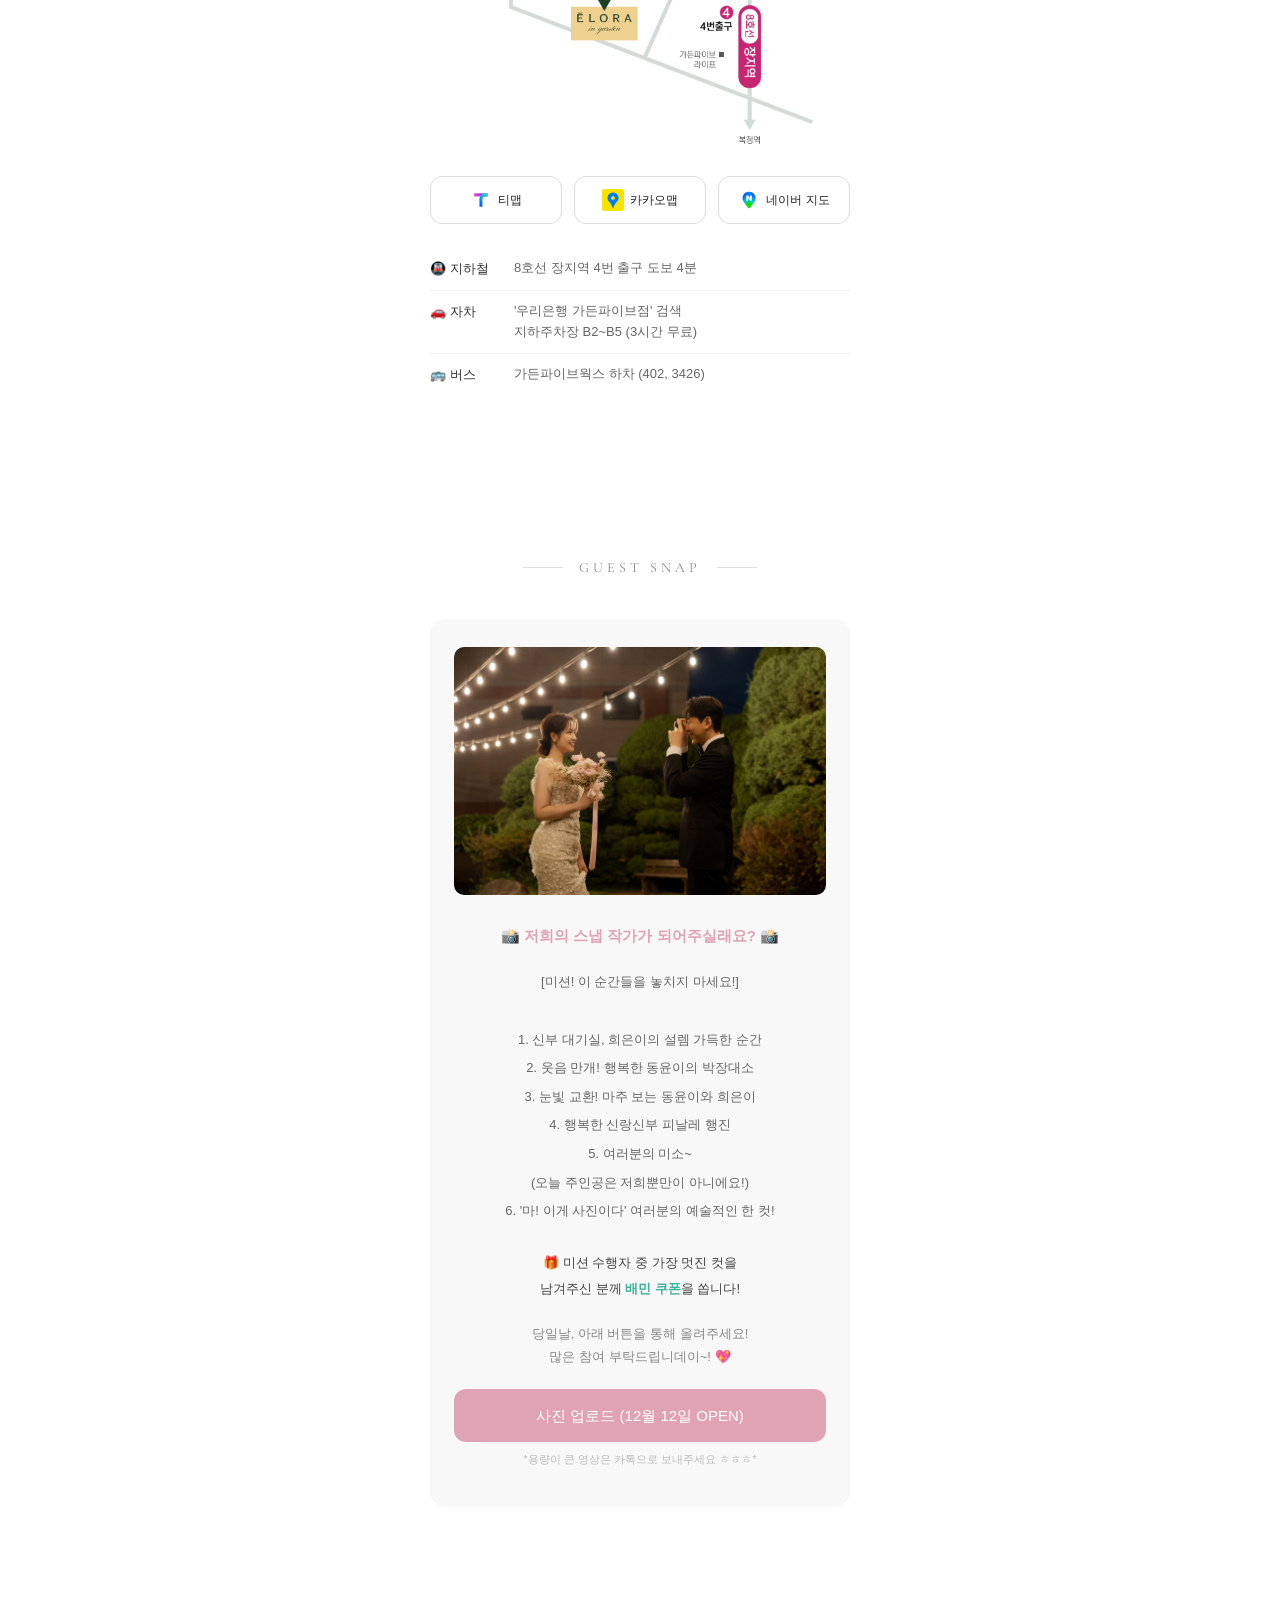
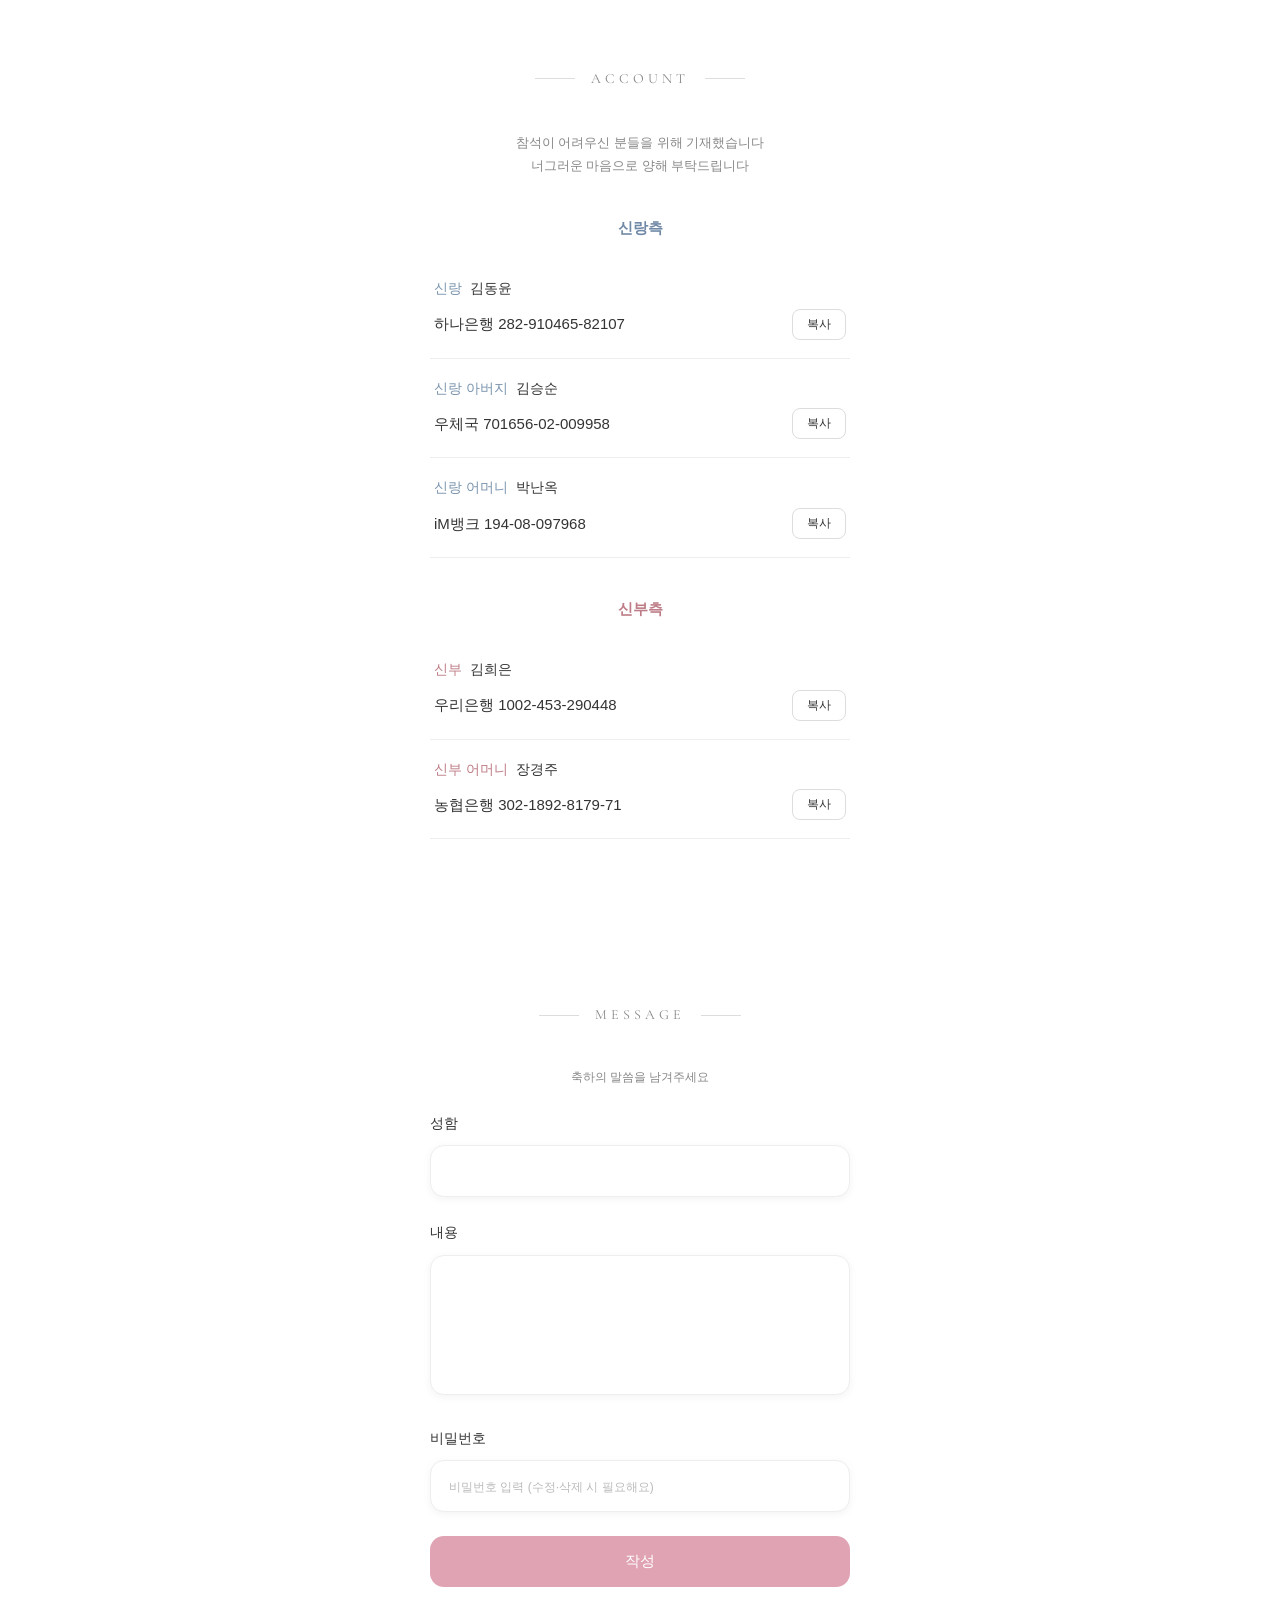
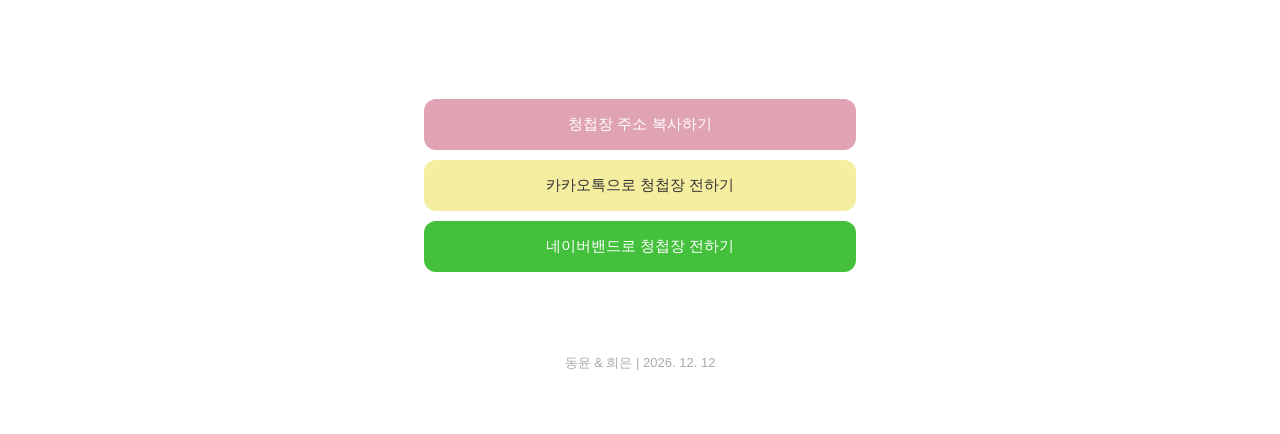
==== commit fbedbbc0: "f: 참석 여부 전달 팝업 추가" ====
--- a/f/index.html
+++ b/f/index.html
@@ -898,6 +898,461 @@
     transform: translateX(-50%);
     color: rgba(0,0,0,0.45);
     font-size: 12px;
+}
+    </style>
+    <style id="rsvp-style">
+/* =========================================================
+   참석 여부 전달 (RSVP) — 1) 스크롤 안내 팝업  2) 입력 시트
+   입력창이 들어있는 시트에는 opacity/transform 트랜지션을 쓰지 않음
+   (아이폰 사파리 첫 탭 포커스 씹힘 방지 — 방명록과 같은 원칙)
+   ========================================================= */
+html.rsvp-lock { overflow: hidden; scrollbar-gutter: stable; }
+body.rsvp-lock { overflow: hidden; }
+.rsvp-layer[hidden] { display: none !important; }
+.rsvp-layer {
+    position: fixed;
+    inset: 0;
+    z-index: 9999; /* 하트 컨페티(9998) 위, 토스트(10000) 아래 */
+    display: flex;
+    align-items: center;
+    justify-content: center;
+    padding: 24px;
+    -webkit-tap-highlight-color: transparent;
+    word-break: keep-all;
+}
+.rsvp-dim {
+    position: absolute;
+    inset: 0;
+    background: rgba(28, 22, 24, 0.55);
+    opacity: 0;
+    transition: opacity 0.3s ease;
+}
+.rsvp-layer.is-open .rsvp-dim { opacity: 1; }
+.rsvp-layer.keep-dim .rsvp-dim { opacity: 1; transition: none; }
+.rsvp-x {
+    position: absolute;
+    top: 8px;
+    right: 8px;
+    width: 44px;
+    height: 44px;
+    border: 0;
+    border-radius: 50%;
+    background: none;
+    color: #9a9a9a;
+    display: flex;
+    align-items: center;
+    justify-content: center;
+    cursor: pointer;
+    z-index: 2;
+}
+.rsvp-x svg { width: 20px; height: 20px; }
+.rsvp-x:active { background: #f4f4f4; }
+.rsvp-eyebrow {
+    font-family: 'Cormorant Garamond', serif;
+    font-size: 13px;
+    font-weight: 500;
+    letter-spacing: 4px;
+    color: #a3a3a3;
+    display: flex;
+    align-items: center;
+    justify-content: center;
+    gap: 12px;
+    margin-bottom: 8px;
+}
+.rsvp-eyebrow::before, .rsvp-eyebrow::after {
+    content: '';
+    width: 28px;
+    height: 1px;
+    background: #e3e3e3;
+}
+
+/* ---------- 1) 안내 팝업 ---------- */
+.rsvp-card {
+    position: relative;
+    width: 100%;
+    max-width: 340px;
+    max-height: 100%;
+    overflow-y: auto;
+    overscroll-behavior: contain;
+    background: #fff;
+    border-radius: 18px;
+    padding: 40px 24px 16px;
+    text-align: center;
+    box-shadow: 0 18px 50px rgba(0, 0, 0, 0.18);
+    outline: none;
+    opacity: 0;
+    transform: translateY(18px) scale(0.98);
+    transition: opacity 0.35s ease, transform 0.45s cubic-bezier(0.2, 0.8, 0.2, 1);
+}
+.rsvp-layer.is-open .rsvp-card { opacity: 1; transform: none; }
+.rsvp-layer.is-leaving .rsvp-card {
+    opacity: 0;
+    transform: translateY(8px) scale(0.98);
+    transition-duration: 0.22s;
+}
+.rsvp-title {
+    font-size: 19px;
+    font-weight: 600;
+    color: #222;
+    letter-spacing: -0.2px;
+    margin-bottom: 16px;
+}
+.rsvp-lead {
+    font-size: 14px;
+    line-height: 1.9;
+    color: #555;
+}
+.rsvp-divider {
+    border: 0;
+    border-top: 1px dashed #e2e2e2;
+    margin: 22px 0 20px;
+}
+.rsvp-info {
+    list-style: none;
+    display: inline-flex;
+    flex-direction: column;
+    gap: 11px;
+    max-width: 100%;
+    text-align: left;
+    font-size: 14px;
+    line-height: 1.55;
+    color: #444;
+}
+.rsvp-info li { display: flex; gap: 10px; align-items: flex-start; }
+.rsvp-info svg { flex-shrink: 0; width: 17px; height: 17px; margin-top: 2px; color: #bcbcbc; }
+.rsvp-info small { display: block; font-size: 12.5px; color: #999; }
+.rsvp-groom { color: #7089a6; font-weight: 500; }
+.rsvp-bride { color: #bd7c86; font-weight: 500; }
+.rsvp-cta {
+    display: block;
+    width: 100%;
+    margin-top: 26px;
+    padding: 16px;
+    border: 0;
+    border-radius: 14px;
+    background: #e0a3b4;
+    color: #fff;
+    font-family: inherit;
+    font-size: 15px;
+    font-weight: 500;
+    cursor: pointer;
+    box-shadow: 0 6px 16px rgba(224, 163, 180, 0.35);
+    transition: background 0.2s;
+}
+.rsvp-cta:hover, .rsvp-cta:active { background: #d18fa2; }
+.rsvp-today {
+    display: inline-flex;
+    align-items: center;
+    gap: 6px;
+    margin-top: 12px;
+    padding: 8px 10px;
+    border: 0;
+    background: none;
+    font-family: inherit;
+    font-size: 13px;
+    color: #aaa;
+    cursor: pointer;
+}
+.rsvp-today svg { width: 18px; height: 18px; }
+.rsvp-today .ck-circle { stroke: #d2d2d2; fill: none; transition: fill 0.15s, stroke 0.15s; }
+.rsvp-today .ck-mark { stroke: #d2d2d2; transition: stroke 0.15s; }
+.rsvp-today.is-checked { color: #888; }
+.rsvp-today.is-checked .ck-circle { stroke: #e0a3b4; fill: #e0a3b4; }
+.rsvp-today.is-checked .ck-mark { stroke: #fff; }
+
+/* ---------- 2) 입력 시트 ---------- */
+.rsvp-form-layer { padding: 0; }
+.rsvp-sheet {
+    position: absolute;
+    left: 0;
+    right: 0;
+    top: 100%;
+    margin: 0 auto;
+    width: 100%;
+    max-width: 480px;
+    height: 100%;
+    background: #fff;
+    overflow-y: auto;
+    overscroll-behavior: contain;
+    outline: none;
+    pointer-events: none;
+    transition: top 0.42s cubic-bezier(0.22, 0.61, 0.36, 1);
+}
+.rsvp-form-layer.is-open .rsvp-sheet { top: 0; }
+/* 다 올라온 뒤에는 트랜지션 흔적을 완전히 없앰 */
+.rsvp-form-layer.is-settled .rsvp-sheet { transition: none; pointer-events: auto; }
+.rsvp-form-layer.is-closing .rsvp-sheet {
+    top: 100%;
+    pointer-events: none;
+    transition: top 0.32s cubic-bezier(0.4, 0, 0.7, 0.2);
+}
+.rsvp-form-layer.from-intro .rsvp-dim { opacity: 0; transition: none; }
+.rsvp-form-layer.is-settled .rsvp-dim { transition: none; }
+.rsvp-form-layer.is-closing .rsvp-dim { opacity: 0; transition: opacity 0.3s ease; }
+.rsvp-sheet-head {
+    position: sticky;
+    top: 0;
+    z-index: 3;
+    height: 56px;
+    display: flex;
+    align-items: center;
+    justify-content: center;
+    background: #fff;
+    border-bottom: 1px solid #f0f0f0;
+}
+.rsvp-sheet-head h2 { font-size: 16px; font-weight: 600; color: #222; }
+.rsvp-sheet-head .rsvp-x { top: 6px; right: 6px; }
+.rsvp-body { padding: 30px 24px 40px; text-align: left; }
+.rsvp-intro { text-align: center; margin-bottom: 32px; }
+.rsvp-intro p { font-size: 13px; line-height: 1.8; color: #888; }
+.rsvp-intro .rsvp-eyebrow { margin-bottom: 12px; }
+.rsvp-intro .rsvp-note { margin-top: 6px; font-size: 12px; color: #b3b3b3; }
+.rsvp-field { margin-bottom: 26px; }
+.rsvp-label {
+    display: block;
+    font-size: 14px;
+    font-weight: 500;
+    color: #333;
+    margin-bottom: 10px;
+}
+.rsvp-label .req { color: #d98ba0; font-style: normal; margin-left: 3px; }
+.rsvp-label .opt { color: #aaa; font-size: 12px; font-weight: 400; margin-left: 4px; }
+.rsvp-options { display: grid; grid-template-columns: repeat(2, 1fr); gap: 8px; }
+.rsvp-options.three { grid-template-columns: repeat(3, 1fr); }
+.rsvp-opt { position: relative; display: block; cursor: pointer; }
+.rsvp-opt input {
+    position: absolute;
+    opacity: 0;
+    width: 1px;
+    height: 1px;
+    margin: 0;
+    pointer-events: none;
+}
+.rsvp-opt span {
+    display: flex;
+    align-items: center;
+    justify-content: center;
+    height: 52px;
+    padding: 0 6px;
+    border: 1px solid #e9e9e9;
+    border-radius: 12px;
+    background: #fff;
+    box-shadow: 0 2px 8px rgba(0, 0, 0, 0.04);
+    color: #777;
+    font-size: 15px;
+    font-weight: 500;
+    white-space: nowrap;
+    -webkit-user-select: none;
+    user-select: none;
+    transition: border-color 0.15s, background-color 0.15s, color 0.15s;
+}
+.rsvp-opt span::before {
+    content: '';
+    width: 0;
+    height: 14px;
+    margin-right: 0;
+    background: #e0a3b4;
+    -webkit-mask: url("data:image/svg+xml,%3Csvg xmlns='http://www.w3.org/2000/svg' viewBox='0 0 24 24' fill='none' stroke='black' stroke-width='3' stroke-linecap='round' stroke-linejoin='round'%3E%3Cpath d='M5 12.5l4.5 4.5L19 7.5'/%3E%3C/svg%3E") center / contain no-repeat;
+            mask: url("data:image/svg+xml,%3Csvg xmlns='http://www.w3.org/2000/svg' viewBox='0 0 24 24' fill='none' stroke='black' stroke-width='3' stroke-linecap='round' stroke-linejoin='round'%3E%3Cpath d='M5 12.5l4.5 4.5L19 7.5'/%3E%3C/svg%3E") center / contain no-repeat;
+    transition: width 0.15s, margin-right 0.15s;
+}
+.rsvp-opt input:checked + span {
+    border-color: #e0a3b4;
+    background: #fdf4f6;
+    color: #222;
+    font-weight: 600;
+}
+.rsvp-opt input:checked + span::before { width: 14px; margin-right: 5px; }
+.rsvp-opt--groom input:checked + span { border-color: #7089a6; background: #f3f6fa; color: #3f5873; }
+.rsvp-opt--groom input:checked + span::before { background: #7089a6; }
+.rsvp-opt--bride input:checked + span { border-color: #bd7c86; background: #fbf3f4; color: #94505b; }
+.rsvp-opt--bride input:checked + span::before { background: #bd7c86; }
+.rsvp-opt input:focus-visible + span { outline: 2px solid #e0a3b4; outline-offset: 2px; }
+.rsvp-input, .rsvp-textarea {
+    display: block;
+    width: 100%;
+    border: 1px solid #eee;
+    border-radius: 14px;
+    padding: 15px 18px;
+    background: #fff;
+    box-shadow: 0 2px 8px rgba(0, 0, 0, 0.05);
+    font-family: inherit;
+    font-size: 16px; /* 16px 미만이면 아이폰이 확대하면서 첫 글자가 씹힘 */
+    color: #222;
+    -webkit-appearance: none;
+    appearance: none;
+    position: relative;
+    z-index: 1;
+    pointer-events: auto;
+    -webkit-user-select: text;
+    user-select: text;
+    touch-action: manipulation;
+}
+.rsvp-input::placeholder, .rsvp-textarea::placeholder { color: #bbb; font-size: 15px; }
+.rsvp-input:focus, .rsvp-textarea:focus { outline: none; border-color: #ccc; }
+.rsvp-textarea { height: 120px; resize: none; line-height: 1.6; }
+.rsvp-count { margin-top: 6px; text-align: right; font-size: 11px; color: #bbb; }
+.rsvp-stepper {
+    display: grid;
+    grid-template-columns: 60px 1fr 60px;
+    align-items: center;
+    height: 52px;
+    border: 1px solid #eee;
+    border-radius: 14px;
+    background: #fff;
+    box-shadow: 0 2px 8px rgba(0, 0, 0, 0.05);
+    overflow: hidden;
+}
+.rsvp-step {
+    height: 100%;
+    border: 0;
+    background: none;
+    color: #8a8a8a;
+    display: flex;
+    align-items: center;
+    justify-content: center;
+    cursor: pointer;
+}
+.rsvp-step svg { width: 24px; height: 24px; }
+.rsvp-step:disabled { color: #dedede; cursor: default; }
+.rsvp-step:not(:disabled):active { background: #f8f8f8; }
+.rsvp-count-val { text-align: center; font-size: 17px; font-weight: 600; color: #222; }
+.rsvp-count-val small { margin-left: 2px; font-size: 13px; font-weight: 400; color: #888; }
+.rsvp-cond {
+    display: grid;
+    grid-template-rows: 1fr;
+    transition: grid-template-rows 0.3s ease, opacity 0.25s ease;
+}
+.rsvp-cond > div { min-height: 0; overflow: hidden; margin: 0 -6px; padding: 0 6px; }
+.rsvp-cond.is-collapsed { grid-template-rows: 0fr; opacity: 0; }
+.rsvp-agree-row { display: flex; align-items: center; justify-content: space-between; gap: 8px; }
+.rsvp-agree {
+    display: flex;
+    align-items: center;
+    gap: 10px;
+    font-size: 14px;
+    color: #444;
+    cursor: pointer;
+}
+.rsvp-agree input {
+    -webkit-appearance: none;
+    appearance: none;
+    flex-shrink: 0;
+    width: 22px;
+    height: 22px;
+    margin: 0;
+    border: 1.5px solid #d0d0d0;
+    border-radius: 6px;
+    background: #fff;
+    cursor: pointer;
+    transition: background-color 0.15s, border-color 0.15s;
+}
+.rsvp-agree input:checked {
+    border-color: #e0a3b4;
+    background: #e0a3b4 url("data:image/svg+xml,%3Csvg xmlns='http://www.w3.org/2000/svg' viewBox='0 0 24 24' fill='none' stroke='white' stroke-width='3' stroke-linecap='round' stroke-linejoin='round'%3E%3Cpath d='M5 12.5l4.5 4.5L19 7.5'/%3E%3C/svg%3E") center / 15px no-repeat;
+}
+.rsvp-agree input:focus-visible { outline: 2px solid #e0a3b4; outline-offset: 2px; }
+.rsvp-agree .req-text { color: #d98ba0; font-size: 12px; }
+.rsvp-more {
+    flex-shrink: 0;
+    display: inline-flex;
+    align-items: center;
+    gap: 2px;
+    padding: 8px 0 8px 8px;
+    border: 0;
+    background: none;
+    font-family: inherit;
+    font-size: 12px;
+    color: #999;
+    cursor: pointer;
+}
+.rsvp-more svg { width: 14px; height: 14px; transition: transform 0.2s; }
+.rsvp-more[aria-expanded="true"] svg { transform: rotate(180deg); }
+.rsvp-terms { display: grid; grid-template-rows: 0fr; transition: grid-template-rows 0.3s ease; }
+.rsvp-terms.is-open { grid-template-rows: 1fr; }
+.rsvp-terms > div { min-height: 0; overflow: hidden; }
+.rsvp-terms ul {
+    list-style: none;
+    margin-top: 10px;
+    padding: 14px 16px;
+    border-radius: 12px;
+    background: #f8f8f8;
+    font-size: 12px;
+    line-height: 1.75;
+    color: #777;
+}
+.rsvp-terms b { display: inline-block; min-width: 56px; color: #555; font-weight: 600; }
+.rsvp-terms li + li { margin-top: 2px; }
+.rsvp-err { display: none; margin-top: 8px; font-size: 12px; color: #c2566e; }
+.rsvp-field.is-error .rsvp-err { display: block; }
+.rsvp-field.is-error .rsvp-opt span,
+.rsvp-field.is-error .rsvp-input,
+.rsvp-field.is-error .rsvp-agree input { border-color: #eab0bd; }
+.rsvp-formmsg {
+    display: none;
+    margin-top: 6px;
+    padding: 12px 14px;
+    border-radius: 12px;
+    background: #fbf1f3;
+    color: #b0566b;
+    font-size: 13px;
+    line-height: 1.6;
+    text-align: center;
+    white-space: pre-line;
+}
+.rsvp-formmsg.show { display: block; }
+.rsvp-submit {
+    display: flex;
+    align-items: center;
+    justify-content: center;
+    gap: 8px;
+    width: 100%;
+    margin-top: 28px;
+    padding: 17px;
+    border: 0;
+    border-radius: 14px;
+    background: #e0a3b4;
+    color: #fff;
+    font-family: inherit;
+    font-size: 16px;
+    font-weight: 500;
+    cursor: pointer;
+    box-shadow: 0 6px 16px rgba(224, 163, 180, 0.3);
+    transition: background 0.2s;
+}
+.rsvp-submit:hover, .rsvp-submit:active { background: #d18fa2; }
+.rsvp-submit[disabled] { opacity: 0.75; cursor: default; }
+.rsvp-spinner {
+    display: none;
+    width: 16px;
+    height: 16px;
+    border: 2px solid rgba(255, 255, 255, 0.45);
+    border-top-color: #fff;
+    border-radius: 50%;
+    animation: spin 0.8s linear infinite;
+}
+.rsvp-submit.is-loading .rsvp-spinner { display: inline-block; }
+.rsvp-done { display: none; padding: 72px 28px 48px; text-align: center; }
+.rsvp-sheet.is-done .rsvp-body { display: none; }
+.rsvp-sheet.is-done .rsvp-done { display: block; animation: rsvpFadeUp 0.5s ease both; }
+.rsvp-done-icon { width: 72px; height: 72px; margin: 0 auto 24px; display: block; }
+.rsvp-done-icon circle { stroke: #f3d9e0; }
+.rsvp-done-icon path { stroke: #e0a3b4; stroke-dasharray: 40; stroke-dashoffset: 40; }
+.rsvp-sheet.is-done .rsvp-done-icon path { animation: rsvpDraw 0.6s 0.25s ease forwards; }
+.rsvp-done h3 { margin-bottom: 12px; font-size: 19px; font-weight: 600; color: #222; }
+.rsvp-done p { font-size: 14px; line-height: 1.85; color: #777; }
+.rsvp-summary { display: flex; flex-wrap: wrap; justify-content: center; gap: 6px; margin: 26px 0 34px; }
+.rsvp-summary span { padding: 6px 12px; border-radius: 999px; background: #f6f6f6; font-size: 12.5px; color: #666; }
+.rsvp-done .rsvp-submit { margin-top: 0; }
+@keyframes rsvpFadeUp {
+    from { opacity: 0; transform: translateY(12px); }
+    to { opacity: 1; transform: none; }
+}
+@keyframes rsvpDraw { to { stroke-dashoffset: 0; } }
+@media (prefers-reduced-motion: reduce) {
+    .rsvp-dim, .rsvp-card, .rsvp-sheet, .rsvp-cond, .rsvp-terms { transition: none !important; }
+    .rsvp-sheet.is-done .rsvp-done { animation: none; }
+    .rsvp-sheet.is-done .rsvp-done-icon path { animation: none; stroke-dashoffset: 0; }
 }
     </style>
 </head>
@@ -1259,6 +1714,148 @@
         <div class="lightbox-arrow lightbox-next" onclick="nextPhoto(event)">&#10095;</div>
         <div class="lightbox-counter" id="lightbox-counter"></div>
     </div>
+    <!-- ===== 참석 여부 전달 (RSVP) ===== -->
+    <!-- 1) 스크롤하면 뜨는 안내 팝업 -->
+    <div class="rsvp-layer" id="rsvpIntro" hidden>
+        <div class="rsvp-dim" data-rsvp="close"></div>
+        <div class="rsvp-card" role="dialog" aria-modal="true" aria-labelledby="rsvpIntroTitle" tabindex="-1">
+            <button type="button" class="rsvp-x" data-rsvp="close" aria-label="닫기">
+                <svg viewBox="0 0 24 24" fill="none" stroke="currentColor" stroke-width="1.6" stroke-linecap="round"><path d="M6 6l12 12M18 6L6 18"/></svg>
+            </button>
+            <p class="rsvp-eyebrow">R.S.V.P</p>
+            <h2 class="rsvp-title" id="rsvpIntroTitle">참석 여부 전달</h2>
+            <p class="rsvp-lead">귀한 시간 내어 축하해 주시는 분들께<br>부족함 없는 자리를 준비하고자 합니다.<br>참석 여부를 미리 알려주시면<br>더욱 정성껏 모시겠습니다.</p>
+            <hr class="rsvp-divider">
+            <ul class="rsvp-info">
+                <li>
+                    <svg viewBox="0 0 24 24" fill="none" stroke="currentColor" stroke-width="1.5" stroke-linejoin="round" aria-hidden="true"><path d="M12 20s-7-4.35-8.9-8.6C1.8 8.3 3.7 5 7 5c2 0 3.7 1.1 5 3 1.3-1.9 3-3 5-3 3.3 0 5.2 3.3 3.9 6.4C19 15.65 12 20 12 20z"/></svg>
+                    <span><span class="rsvp-groom">신랑</span> 김동윤 · <span class="rsvp-bride">신부</span> 김희은</span>
+                </li>
+                <li>
+                    <svg viewBox="0 0 24 24" fill="none" stroke="currentColor" stroke-width="1.5" stroke-linecap="round" aria-hidden="true"><rect x="3.5" y="5" width="17" height="15.5" rx="2.5"/><path d="M3.5 10h17M8 3v4M16 3v4"/></svg>
+                    <span>2026년 12월 12일 토요일 오후 2시</span>
+                </li>
+                <li>
+                    <svg viewBox="0 0 24 24" fill="none" stroke="currentColor" stroke-width="1.5" stroke-linejoin="round" aria-hidden="true"><path d="M12 21s-6.5-5.6-6.5-11a6.5 6.5 0 0 1 13 0c0 5.4-6.5 11-6.5 11z"/><circle cx="12" cy="10" r="2.3"/></svg>
+                    <span>엘로라 인 가든<small>서울 송파구 충민로 52 가든파이브웍스&nbsp;1층</small></span>
+                </li>
+            </ul>
+            <button type="button" class="rsvp-cta" data-rsvp="open-form">참석 여부 전달하기</button>
+            <button type="button" class="rsvp-today" data-rsvp="today">
+                <svg viewBox="0 0 24 24" stroke-width="1.5" stroke-linecap="round" stroke-linejoin="round" aria-hidden="true"><circle class="ck-circle" cx="12" cy="12" r="9.5"/><path class="ck-mark" fill="none" d="M8 12.3l2.7 2.7 5.5-5.4"/></svg>
+                오늘 하루 보지 않기
+            </button>
+        </div>
+    </div>
+
+    <!-- 2) 참석 여부 입력 시트 -->
+    <div class="rsvp-layer rsvp-form-layer" id="rsvpForm" hidden>
+        <div class="rsvp-dim"></div>
+        <div class="rsvp-sheet" id="rsvpSheet" role="dialog" aria-modal="true" aria-labelledby="rsvpFormTitle" tabindex="-1">
+            <div class="rsvp-sheet-head">
+                <h2 id="rsvpFormTitle">참석 여부 전달</h2>
+                <button type="button" class="rsvp-x" data-rsvp="close" aria-label="닫기">
+                    <svg viewBox="0 0 24 24" fill="none" stroke="currentColor" stroke-width="1.6" stroke-linecap="round"><path d="M6 6l12 12M18 6L6 18"/></svg>
+                </button>
+            </div>
+            <form class="rsvp-body" id="rsvpFormEl" novalidate autocomplete="off">
+                <div class="rsvp-intro">
+                    <p class="rsvp-eyebrow">R.S.V.P</p>
+                    <p>원활한 예식 준비를 위해<br>참석 정보를 미리 알려주시면 감사하겠습니다.</p>
+                    <p class="rsvp-note">작성해 주신 내용은 신랑·신부에게만 전달됩니다.</p>
+                </div>
+
+                <div class="rsvp-field" data-field="side">
+                    <span class="rsvp-label" id="rsvpSideLabel">어느 측 하객이신가요?<em class="req">*</em></span>
+                    <div class="rsvp-options" role="radiogroup" aria-labelledby="rsvpSideLabel">
+                        <label class="rsvp-opt rsvp-opt--groom"><input type="radio" name="side" value="신랑측"><span>신랑측</span></label>
+                        <label class="rsvp-opt rsvp-opt--bride"><input type="radio" name="side" value="신부측"><span>신부측</span></label>
+                    </div>
+                    <p class="rsvp-err">신랑측 · 신부측 중 선택해 주세요</p>
+                </div>
+
+                <div class="rsvp-field" data-field="attend">
+                    <span class="rsvp-label" id="rsvpAttendLabel">참석 여부<em class="req">*</em></span>
+                    <div class="rsvp-options" role="radiogroup" aria-labelledby="rsvpAttendLabel">
+                        <label class="rsvp-opt"><input type="radio" name="attend" value="참석"><span>참석</span></label>
+                        <label class="rsvp-opt"><input type="radio" name="attend" value="불참"><span>불참</span></label>
+                    </div>
+                    <p class="rsvp-err">참석 여부를 선택해 주세요</p>
+                </div>
+
+                <div class="rsvp-field" data-field="guest">
+                    <label class="rsvp-label" for="rsvpGuest">성함<em class="req">*</em></label>
+                    <input class="rsvp-input" type="text" id="rsvpGuest" name="guest" maxlength="20" placeholder="성함을 입력해 주세요" autocomplete="name" enterkeyhint="done">
+                    <p class="rsvp-err">성함을 입력해 주세요</p>
+                </div>
+
+                <!-- 참석일 때만 보이는 항목 (불참 선택 시 접힘) -->
+                <div class="rsvp-cond" id="rsvpCond">
+                    <div>
+                        <div class="rsvp-field" data-field="companions">
+                            <span class="rsvp-label" id="rsvpCompLabel">동행인 수<span class="opt">(본인 제외)</span></span>
+                            <div class="rsvp-stepper" role="group" aria-labelledby="rsvpCompLabel">
+                                <button type="button" class="rsvp-step" data-step="-1" aria-label="동행인 한 명 줄이기">
+                                    <svg viewBox="0 0 24 24" fill="none" stroke="currentColor" stroke-width="1.5" stroke-linecap="round"><circle cx="12" cy="12" r="9.5"/><path d="M8 12h8"/></svg>
+                                </button>
+                                <output class="rsvp-count-val" id="rsvpCompVal" aria-live="polite">0<small>명</small></output>
+                                <button type="button" class="rsvp-step" data-step="1" aria-label="동행인 한 명 늘리기">
+                                    <svg viewBox="0 0 24 24" fill="none" stroke="currentColor" stroke-width="1.5" stroke-linecap="round"><circle cx="12" cy="12" r="9.5"/><path d="M8 12h8M12 8v8"/></svg>
+                                </button>
+                            </div>
+                        </div>
+                        <div class="rsvp-field" data-field="meal">
+                            <span class="rsvp-label" id="rsvpMealLabel">식사 여부<em class="req">*</em></span>
+                            <div class="rsvp-options three" role="radiogroup" aria-labelledby="rsvpMealLabel">
+                                <label class="rsvp-opt"><input type="radio" name="meal" value="식사 예정"><span>식사 예정</span></label>
+                                <label class="rsvp-opt"><input type="radio" name="meal" value="식사 안 함"><span>식사 안 함</span></label>
+                                <label class="rsvp-opt"><input type="radio" name="meal" value="미정"><span>미정</span></label>
+                            </div>
+                            <p class="rsvp-err">식사 여부를 선택해 주세요</p>
+                        </div>
+                    </div>
+                </div>
+
+                <div class="rsvp-field" data-field="memo">
+                    <label class="rsvp-label" for="rsvpMemo">전달사항<span class="opt">(선택)</span></label>
+                    <textarea class="rsvp-textarea" id="rsvpMemo" name="memo" maxlength="200" placeholder="신랑·신부에게 전하실 말씀을 남겨주세요"></textarea>
+                    <p class="rsvp-count"><span id="rsvpMemoCount">0</span> / 200</p>
+                </div>
+
+                <div class="rsvp-field" data-field="agree">
+                    <div class="rsvp-agree-row">
+                        <label class="rsvp-agree"><input type="checkbox" id="rsvpAgree" name="agree">개인정보 수집 및 이용 동의 <span class="req-text">(필수)</span></label>
+                        <button type="button" class="rsvp-more" aria-expanded="false" aria-controls="rsvpTerms">자세히
+                            <svg viewBox="0 0 24 24" fill="none" stroke="currentColor" stroke-width="1.8" stroke-linecap="round" stroke-linejoin="round" aria-hidden="true"><path d="M7 10l5 5 5-5"/></svg>
+                        </button>
+                    </div>
+                    <div class="rsvp-terms" id="rsvpTerms">
+                        <div>
+                            <ul>
+                                <li><b>수집 항목</b> 성함, 참석·식사 여부, 동행인 수, 전달사항</li>
+                                <li><b>이용 목적</b> 예식 참석 인원 확인 및 식사 준비</li>
+                                <li><b>보관 기간</b> 예식일로부터 1개월 후 파기</li>
+                                <li>동의하지 않으실 수 있으며, 이 경우 참석 여부 전달이 어렵습니다.</li>
+                            </ul>
+                        </div>
+                    </div>
+                    <p class="rsvp-err">개인정보 수집 및 이용에 동의해 주세요</p>
+                </div>
+
+                <p class="rsvp-formmsg" id="rsvpFormMsg" role="alert"></p>
+                <button type="submit" class="rsvp-submit" id="rsvpSubmit"><span class="rsvp-spinner" aria-hidden="true"></span><span class="rsvp-submit-text">참석 여부 전달하기</span></button>
+            </form>
+
+            <div class="rsvp-done" id="rsvpDone" aria-live="polite">
+                <svg class="rsvp-done-icon" viewBox="0 0 72 72" fill="none" stroke-width="2.5" stroke-linecap="round" stroke-linejoin="round" aria-hidden="true"><circle cx="36" cy="36" r="33"/><path d="M23 37.5l9 9 17-19"/></svg>
+                <h3>소중한 회신 감사합니다</h3>
+                <p id="rsvpDoneMsg"></p>
+                <div class="rsvp-summary" id="rsvpSummary"></div>
+                <button type="button" class="rsvp-submit" data-rsvp="close">확인</button>
+            </div>
+        </div>
+    </div>
+
     <!-- Kakao SDK -->
     <script src="https://t1.kakaocdn.net/kakao_js_sdk/2.7.4/kakao.min.js"></script>
     <script>
@@ -1942,5 +2539,408 @@
     // Init messages
     renderMessages();
     </script>
+    <script>
+    /* ============================================================
+       참석 여부 전달 (RSVP)
+       1) 오프닝이 걷힌 뒤 스크롤하면 안내 팝업(#rsvpIntro)이 한 번 뜸
+       2) '참석 여부 전달하기' → 입력 시트(#rsvpForm)
+       - 방명록과 같은 Apps Script(SCRIPT_URL)로 type:'rsvp' 전송 → 시트 '참석여부' 탭
+       - 저장 전 ?type=rsvp_ping 으로 스크립트 새 버전이 배포됐는지 먼저 확인
+         (배포 전이면 전송하지 않음 → 방명록에 섞이는 일 방지)
+       - '오늘 하루 보지 않기' = 24시간 / 제출을 마친 기기에서는 다시 안 뜸
+       - 미리보기: 주소 뒤에 ?rsvp=test 를 붙이면 위 조건을 무시하고 띄움
+       ============================================================ */
+    (function () {
+        'use strict';
+        var RSVP_PAGE = 'f';                               // 시트 '링크' 열에 기록 (f / w 구분)
+        var RSVP_URL = (typeof SCRIPT_URL !== 'undefined') ? SCRIPT_URL : '';
+        var WEDDING_AT = new Date('2026-12-12T14:00:00+09:00').getTime();
+        var KEY_HIDE = 'rsvp_hide_until';
+        var KEY_DONE = 'rsvp_done';
+        var HIDE_MS = 24 * 60 * 60 * 1000;
+        var TEST_MODE = /[?&]rsvp=test\b/.test(location.search);
+
+        var intro = document.getElementById('rsvpIntro');
+        var layer = document.getElementById('rsvpForm');
+        if (!intro || !layer) return;
+        var card = intro.querySelector('.rsvp-card');
+        var sheet = document.getElementById('rsvpSheet');
+        var formEl = document.getElementById('rsvpFormEl');
+        var cond = document.getElementById('rsvpCond');
+        var guestEl = document.getElementById('rsvpGuest');
+        var memoEl = document.getElementById('rsvpMemo');
+        var memoCount = document.getElementById('rsvpMemoCount');
+        var agreeEl = document.getElementById('rsvpAgree');
+        var compVal = document.getElementById('rsvpCompVal');
+        var stepDown = layer.querySelector('[data-step="-1"]');
+        var stepUp = layer.querySelector('[data-step="1"]');
+        var submitBtn = document.getElementById('rsvpSubmit');
+        var submitText = submitBtn.querySelector('.rsvp-submit-text');
+        var formMsg = document.getElementById('rsvpFormMsg');
+        var termsBtn = layer.querySelector('.rsvp-more');
+        var terms = document.getElementById('rsvpTerms');
+        var reduceMotion = !!(window.matchMedia && window.matchMedia('(prefers-reduced-motion: reduce)').matches);
+        var companions = 0;
+        var sending = false;
+
+        /* ---------- 저장소 (사파리 개인정보 보호 모드 등에서 막혀도 동작하게) ---------- */
+        function getItem(k) { try { return localStorage.getItem(k); } catch (e) { return null; } }
+        function setItem(k, v) { try { localStorage.setItem(k, v); } catch (e) {} }
+        function isSuppressed() {
+            if (TEST_MODE) return false;
+            if (getItem(KEY_DONE)) return true;
+            var until = parseInt(getItem(KEY_HIDE) || '0', 10);
+            return !!until && Date.now() < until;
+        }
+
+        /* ---------- 팝업이 떠 있는 동안 뒤 페이지 스크롤 잠금 ---------- */
+        var lockDepth = 0, savedY = 0;
+        function getScrollY() { return window.pageYOffset || document.documentElement.scrollTop || 0; }
+        function lockScroll() {
+            if (lockDepth++ > 0) return;
+            savedY = getScrollY();
+            document.documentElement.classList.add('rsvp-lock');
+            document.body.classList.add('rsvp-lock');
+        }
+        function unlockScroll() {
+            if (lockDepth === 0 || --lockDepth > 0) return;
+            document.documentElement.classList.remove('rsvp-lock');
+            document.body.classList.remove('rsvp-lock');
+            if (Math.abs(getScrollY() - savedY) > 2) window.scrollTo(0, savedY);
+        }
+
+        /* ---------- 뒤로가기(안드로이드 back · 아이폰 스와이프)는 팝업만 닫게 ---------- */
+        var historyArmed = false, skipPop = false;
+        function armHistory() {
+            if (historyArmed) return;
+            try { history.pushState({ rsvp: true }, ''); historyArmed = true; } catch (e) {}
+        }
+        function disarmHistory() {
+            if (!historyArmed) return;
+            historyArmed = false;
+            if (history.state && history.state.rsvp) { skipPop = true; history.back(); }
+        }
+        window.addEventListener('popstate', function () {
+            if (skipPop) { skipPop = false; return; }
+            if (!historyArmed) return;
+            historyArmed = false;
+            if (!layer.hidden) closeForm(true);
+            else if (!intro.hidden) closeIntro(true);
+        });
+
+        /* ---------- 1) 안내 팝업 ---------- */
+        var introShown = false;
+        function openIntro() {
+            if (!intro.hidden) return;
+            introShown = true;
+            window.removeEventListener('scroll', onScroll);
+            lockScroll();
+            armHistory();
+            intro.classList.remove('is-open', 'is-leaving', 'keep-dim');
+            intro.hidden = false;
+            void intro.offsetWidth;                         // 첫 프레임을 확정한 뒤 전환 시작
+            intro.classList.add('is-open');
+            try { card.focus({ preventScroll: true }); } catch (e) {}
+        }
+        function hideIntroNow() {
+            intro.hidden = true;
+            intro.classList.remove('is-open', 'is-leaving', 'keep-dim');
+            var today = intro.querySelector('.rsvp-today');
+            if (today) today.classList.remove('is-checked');
+        }
+        function closeIntro(fromHistory) {
+            if (intro.hidden || intro.classList.contains('is-leaving')) return;
+            intro.classList.remove('is-open');
+            intro.classList.add('is-leaving');
+            setTimeout(hideIntroNow, reduceMotion ? 0 : 260);
+            unlockScroll();
+            if (!fromHistory) disarmHistory();
+        }
+        intro.addEventListener('click', function (e) {
+            var t = e.target.closest('[data-rsvp]');
+            if (!t || intro.classList.contains('is-leaving')) return;
+            var act = t.getAttribute('data-rsvp');
+            if (act === 'close') {
+                closeIntro(false);
+            } else if (act === 'open-form') {
+                openForm();
+            } else if (act === 'today') {
+                setItem(KEY_HIDE, String(Date.now() + HIDE_MS));
+                t.classList.add('is-checked');
+                setTimeout(function () { closeIntro(false); }, 220);
+            }
+        });
+        // 안내 팝업 위에서 손가락으로 끌어도 뒤 페이지가 움직이지 않게
+        intro.addEventListener('touchmove', function (e) {
+            var cardScrolls = card.scrollHeight > card.clientHeight + 1;
+            if (!cardScrolls || !card.contains(e.target)) e.preventDefault();
+        }, { passive: false });
+
+        /* ---------- 스크롤하면 안내 팝업 (스크롤이 멈춘 순간에 한 번) ---------- */
+        function canAutoOpen() {
+            if (introShown || isSuppressed()) return false;
+            if (!TEST_MODE && Date.now() > WEDDING_AT) return false;              // 예식이 지나면 띄우지 않음
+            if (document.getElementById('opening')) return false;                 // 오프닝 화면이 걷힌 뒤에만
+            if (document.querySelector('.lightbox.show, .custom-modal.show')) return false;
+            if (!layer.hidden) return false;
+            var ae = document.activeElement;
+            if (ae && /^(INPUT|TEXTAREA|SELECT)$/.test(ae.tagName)) return false;  // 방명록 작성 중엔 방해하지 않음
+            return true;
+        }
+        var settleTimer = null;
+        function onScroll() {
+            if (introShown) return;
+            clearTimeout(settleTimer);
+            settleTimer = setTimeout(function () {
+                if (getScrollY() < Math.max(160, window.innerHeight * 0.3)) return;
+                if (canAutoOpen()) openIntro();
+            }, 350);
+        }
+        if (!isSuppressed() && (TEST_MODE || Date.now() <= WEDDING_AT)) {
+            window.addEventListener('scroll', onScroll, { passive: true });
+        }
+
+        /* ---------- 2) 입력 시트 ---------- */
+        function openForm() {
+            if (!layer.hidden) return;
+            var fromIntro = !intro.hidden;
+            lockScroll();
+            armHistory();
+            hideMsg();
+            layer.classList.remove('is-open', 'is-settled', 'is-closing');
+            layer.classList.toggle('from-intro', fromIntro);
+            layer.hidden = false;
+            sheet.scrollTop = 0;
+            void layer.offsetWidth;
+            layer.classList.add('is-open');                  // 시트가 아래에서 올라옴
+            if (fromIntro) {
+                intro.classList.remove('is-open');
+                intro.classList.add('is-leaving', 'keep-dim'); // 카드만 사라지고 어두운 배경은 유지
+            }
+            var settled = false;
+            function settle() {
+                if (settled) return;
+                settled = true;
+                sheet.removeEventListener('transitionend', onEnd);
+                layer.classList.add('is-settled');
+                layer.classList.remove('from-intro');
+                if (fromIntro) { hideIntroNow(); unlockScroll(); }
+                try { sheet.focus({ preventScroll: true }); } catch (e) {}
+            }
+            function onEnd(e) { if (e.target === sheet && e.propertyName === 'top') settle(); }
+            sheet.addEventListener('transitionend', onEnd);
+            setTimeout(settle, reduceMotion ? 0 : 650);
+            ensurePing().catch(function () {});              // 작성하는 동안 연결 확인을 미리 해둠
+        }
+        function closeForm(fromHistory) {
+            if (layer.hidden || layer.classList.contains('is-closing')) return;
+            var ae = document.activeElement;
+            if (ae && ae.blur && sheet.contains(ae)) ae.blur(); // 키보드 내리기
+            layer.classList.add('is-closing');
+            layer.classList.remove('is-open');
+            setTimeout(function () {
+                layer.hidden = true;
+                layer.classList.remove('is-closing', 'is-settled', 'from-intro');
+                if (sheet.classList.contains('is-done')) resetForm();
+            }, reduceMotion ? 0 : 340);
+            unlockScroll();
+            if (!fromHistory) disarmHistory();
+        }
+        layer.addEventListener('click', function (e) {
+            var t = e.target.closest('button');
+            if (!t || !layer.contains(t)) return;
+            if (t.getAttribute('data-rsvp') === 'close') { closeForm(false); return; }
+            var step = t.getAttribute('data-step');
+            if (step) { setCompanions(companions + parseInt(step, 10)); return; }
+            if (t === termsBtn) {
+                var open = terms.classList.toggle('is-open');
+                termsBtn.setAttribute('aria-expanded', open ? 'true' : 'false');
+            }
+        });
+        document.addEventListener('keydown', function (e) {
+            if (e.key !== 'Escape') return;
+            if (!layer.hidden) closeForm(false);
+            else if (!intro.hidden) closeIntro(false);
+        });
+
+        /* ---------- 입력 처리 ---------- */
+        function radioValue(name) {
+            var el = formEl.querySelector('input[name="' + name + '"]:checked');
+            return el ? el.value : '';
+        }
+        function setCompanions(n) {
+            companions = Math.max(0, Math.min(10, n));
+            compVal.firstChild.nodeValue = String(companions);
+            stepDown.disabled = companions <= 0;
+            stepUp.disabled = companions >= 10;
+        }
+        function syncAttend() {
+            var absent = radioValue('attend') === '불참';
+            cond.classList.toggle('is-collapsed', absent);
+            cond.setAttribute('aria-hidden', absent ? 'true' : 'false');
+            if ('inert' in cond) cond.inert = absent;
+            if (absent) clearError('meal');
+        }
+        function fieldEl(name) { return formEl.querySelector('[data-field="' + name + '"]'); }
+        function setError(name) { var f = fieldEl(name); if (f) f.classList.add('is-error'); }
+        function clearError(name) { var f = fieldEl(name); if (f) f.classList.remove('is-error'); }
+        function showMsg(text) { formMsg.textContent = text; formMsg.classList.add('show'); }
+        function hideMsg() { formMsg.classList.remove('show'); }
+
+        formEl.addEventListener('change', function (e) {
+            var t = e.target;
+            if (t.name === 'side' || t.name === 'attend' || t.name === 'meal') clearError(t.name);
+            if (t.name === 'attend') syncAttend();
+            if (t === agreeEl && agreeEl.checked) clearError('agree');
+            hideMsg();
+        });
+        guestEl.addEventListener('input', function () {
+            if (guestEl.value.trim()) clearError('guest');
+            hideMsg();
+        });
+        guestEl.addEventListener('keydown', function (e) {
+            if (e.key === 'Enter') { e.preventDefault(); guestEl.blur(); } // 키보드 '완료'로 실수 제출 방지
+        });
+        memoEl.addEventListener('input', function () { memoCount.textContent = memoEl.value.length; });
+
+        function collect() {
+            return {
+                side: radioValue('side'),
+                attend: radioValue('attend'),
+                meal: radioValue('meal'),
+                guest: guestEl.value.trim().slice(0, 20),
+                companions: companions,
+                memo: memoEl.value.trim().slice(0, 200),
+                agree: agreeEl.checked
+            };
+        }
+        function validate(v) {
+            var bad = [];
+            if (!v.side) bad.push('side');
+            if (!v.attend) bad.push('attend');
+            if (!v.guest) bad.push('guest');
+            if (v.attend !== '불참' && !v.meal) bad.push('meal');
+            if (!v.agree) bad.push('agree');
+            return bad;
+        }
+        function scrollToField(f) {
+            var head = sheet.querySelector('.rsvp-sheet-head');
+            var top = f.getBoundingClientRect().top - sheet.getBoundingClientRect().top + sheet.scrollTop
+                - (head ? head.offsetHeight : 0) - 16;
+            try { sheet.scrollTo({ top: Math.max(0, top), behavior: reduceMotion ? 'auto' : 'smooth' }); }
+            catch (err) { sheet.scrollTop = Math.max(0, top); }
+        }
+        formEl.addEventListener('submit', function (e) {
+            e.preventDefault();
+            if (sending) return;
+            var v = collect();
+            var bad = validate(v);
+            ['side', 'attend', 'guest', 'meal', 'agree'].forEach(clearError);
+            if (bad.length) {
+                bad.forEach(setError);
+                scrollToField(fieldEl(bad[0]));
+                return;
+            }
+            send(v);
+        });
+
+        /* ---------- 전송 ---------- */
+        function fetchJson(url, body, timeoutMs) {
+            return new Promise(function (resolve, reject) {
+                var finished = false;
+                var timer = setTimeout(function () {
+                    if (!finished) { finished = true; reject(new Error('timeout')); }
+                }, timeoutMs);
+                var opts = body ? { method: 'POST', body: JSON.stringify(body) } : { method: 'GET' };
+                fetch(url, opts).then(function (res) { return res.json(); }).then(function (data) {
+                    if (finished) return;
+                    finished = true; clearTimeout(timer); resolve(data);
+                }, function (err) {
+                    if (finished) return;
+                    finished = true; clearTimeout(timer); reject(err);
+                });
+            });
+        }
+        var pingPromise = null;
+        function ensurePing() {
+            if (!RSVP_URL) return Promise.reject(new Error('no-url'));
+            if (!pingPromise) {
+                var url = RSVP_URL + (RSVP_URL.indexOf('?') < 0 ? '?' : '&') + 'type=rsvp_ping&t=' + Date.now();
+                pingPromise = fetchJson(url, null, 12000).then(function (r) {
+                    if (!r || r.ok !== true || r.type !== 'rsvp_ping') throw new Error('not-ready');
+                    return true;
+                });
+                pingPromise.catch(function () { pingPromise = null; });  // 실패하면 다음에 다시 확인
+            }
+            return pingPromise;
+        }
+        function setLoading(on) {
+            sending = on;
+            submitBtn.disabled = on;
+            submitBtn.classList.toggle('is-loading', on);
+            submitText.textContent = on ? '전달하는 중…' : '참석 여부 전달하기';
+        }
+        function send(v) {
+            hideMsg();
+            setLoading(true);
+            var attend = v.attend === '참석';
+            var payload = {
+                type: 'rsvp',
+                side: v.side,
+                attend: v.attend,
+                meal: attend ? v.meal : '-',
+                guest: v.guest,
+                companions: attend ? v.companions : 0,
+                memo: v.memo,
+                agree: true,
+                page: RSVP_PAGE
+            };
+            ensurePing().then(function () {
+                return fetchJson(RSVP_URL, payload, 20000);
+            }).then(function (r) {
+                if (!r || r.ok !== true || r.type !== 'rsvp') throw new Error('save-failed');
+                setItem(KEY_DONE, JSON.stringify({ at: Date.now(), side: v.side, attend: v.attend }));
+                showDone(v);
+            }).catch(function () {
+                showMsg('지금은 전달이 원활하지 않아요.\n잠시 후 다시 시도해 주세요.');
+            }).then(function () {
+                setLoading(false);
+            });
+        }
+        function showDone(v) {
+            var attend = v.attend === '참석';
+            document.getElementById('rsvpDoneMsg').innerHTML = attend
+                ? '귀한 걸음 해주셔서 감사합니다.<br>그날 반갑게 맞이하겠습니다.'
+                : '함께하지 못하셔도 보내주신 마음<br>감사히 간직하겠습니다.';
+            var chips = [v.side, attend ? '참석' : '불참'];
+            if (attend) { chips.push('총 ' + (v.companions + 1) + '명'); chips.push(v.meal); }
+            var box = document.getElementById('rsvpSummary');
+            box.innerHTML = '';
+            chips.forEach(function (c) {
+                var s = document.createElement('span');
+                s.textContent = c;
+                box.appendChild(s);
+            });
+            sheet.classList.add('is-done');
+            sheet.scrollTop = 0;
+        }
+        function resetForm() {
+            formEl.reset();
+            setCompanions(0);
+            memoCount.textContent = '0';
+            syncAttend();
+            terms.classList.remove('is-open');
+            termsBtn.setAttribute('aria-expanded', 'false');
+            ['side', 'attend', 'guest', 'meal', 'agree'].forEach(clearError);
+            hideMsg();
+            sheet.classList.remove('is-done');
+        }
+
+        setCompanions(0);
+        syncAttend();
+        // 나중에 본문 버튼 등에서 열고 싶을 때: onclick="openRsvp()"
+        window.openRsvp = function () { introShown = true; openForm(); };
+    })();
+    </script>
 </body>
 </html>
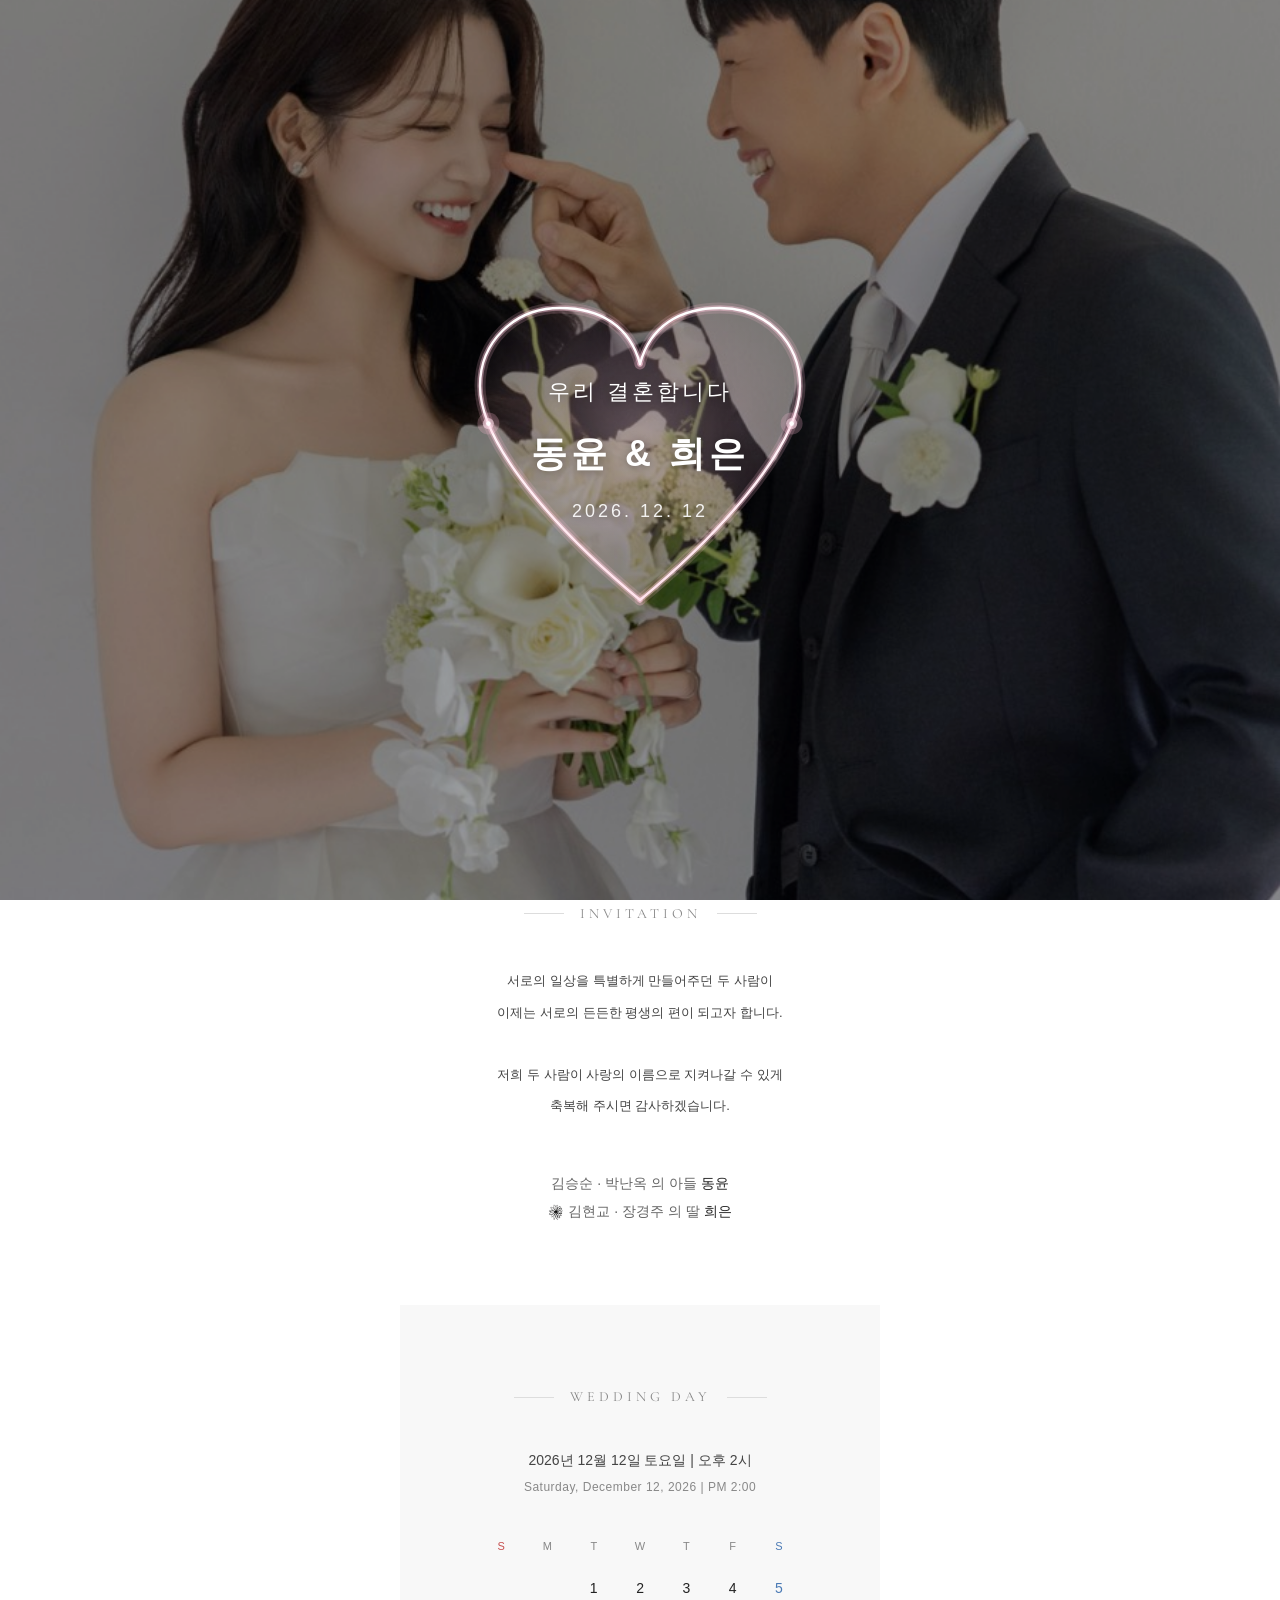
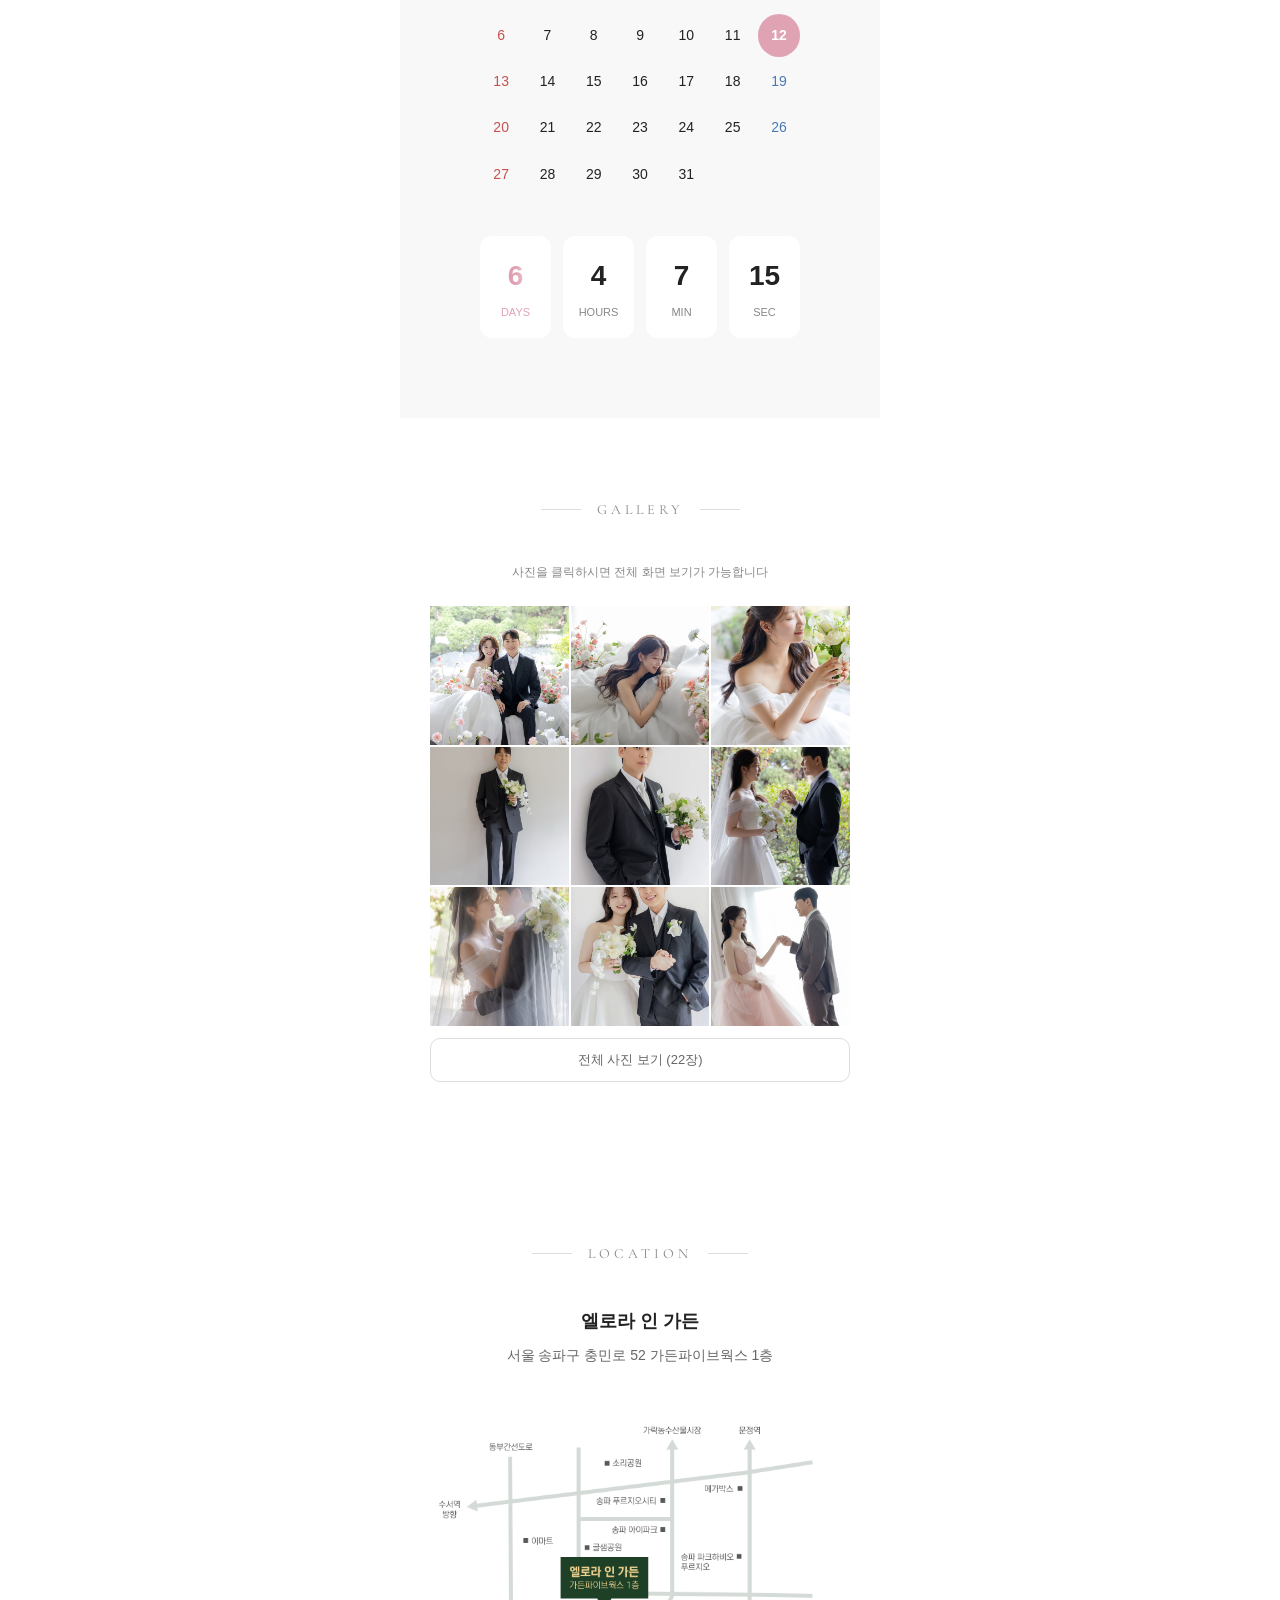
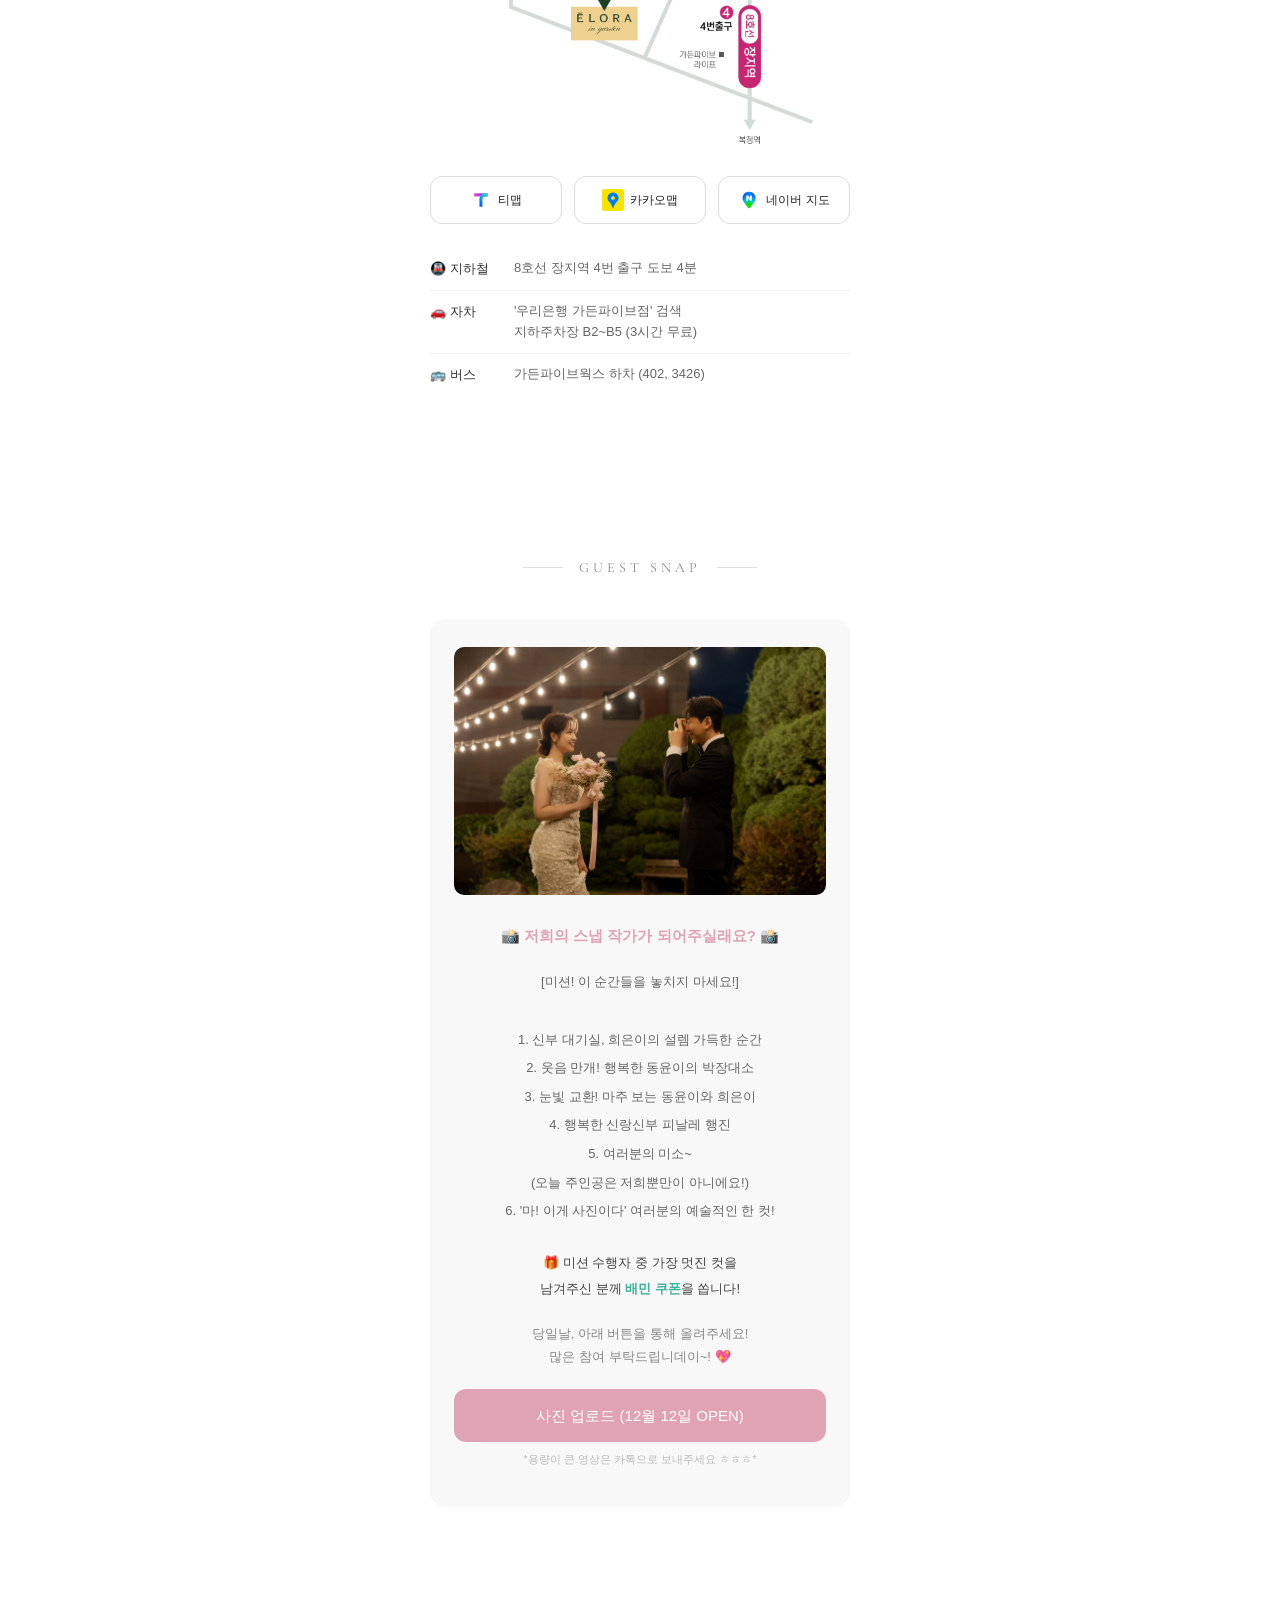
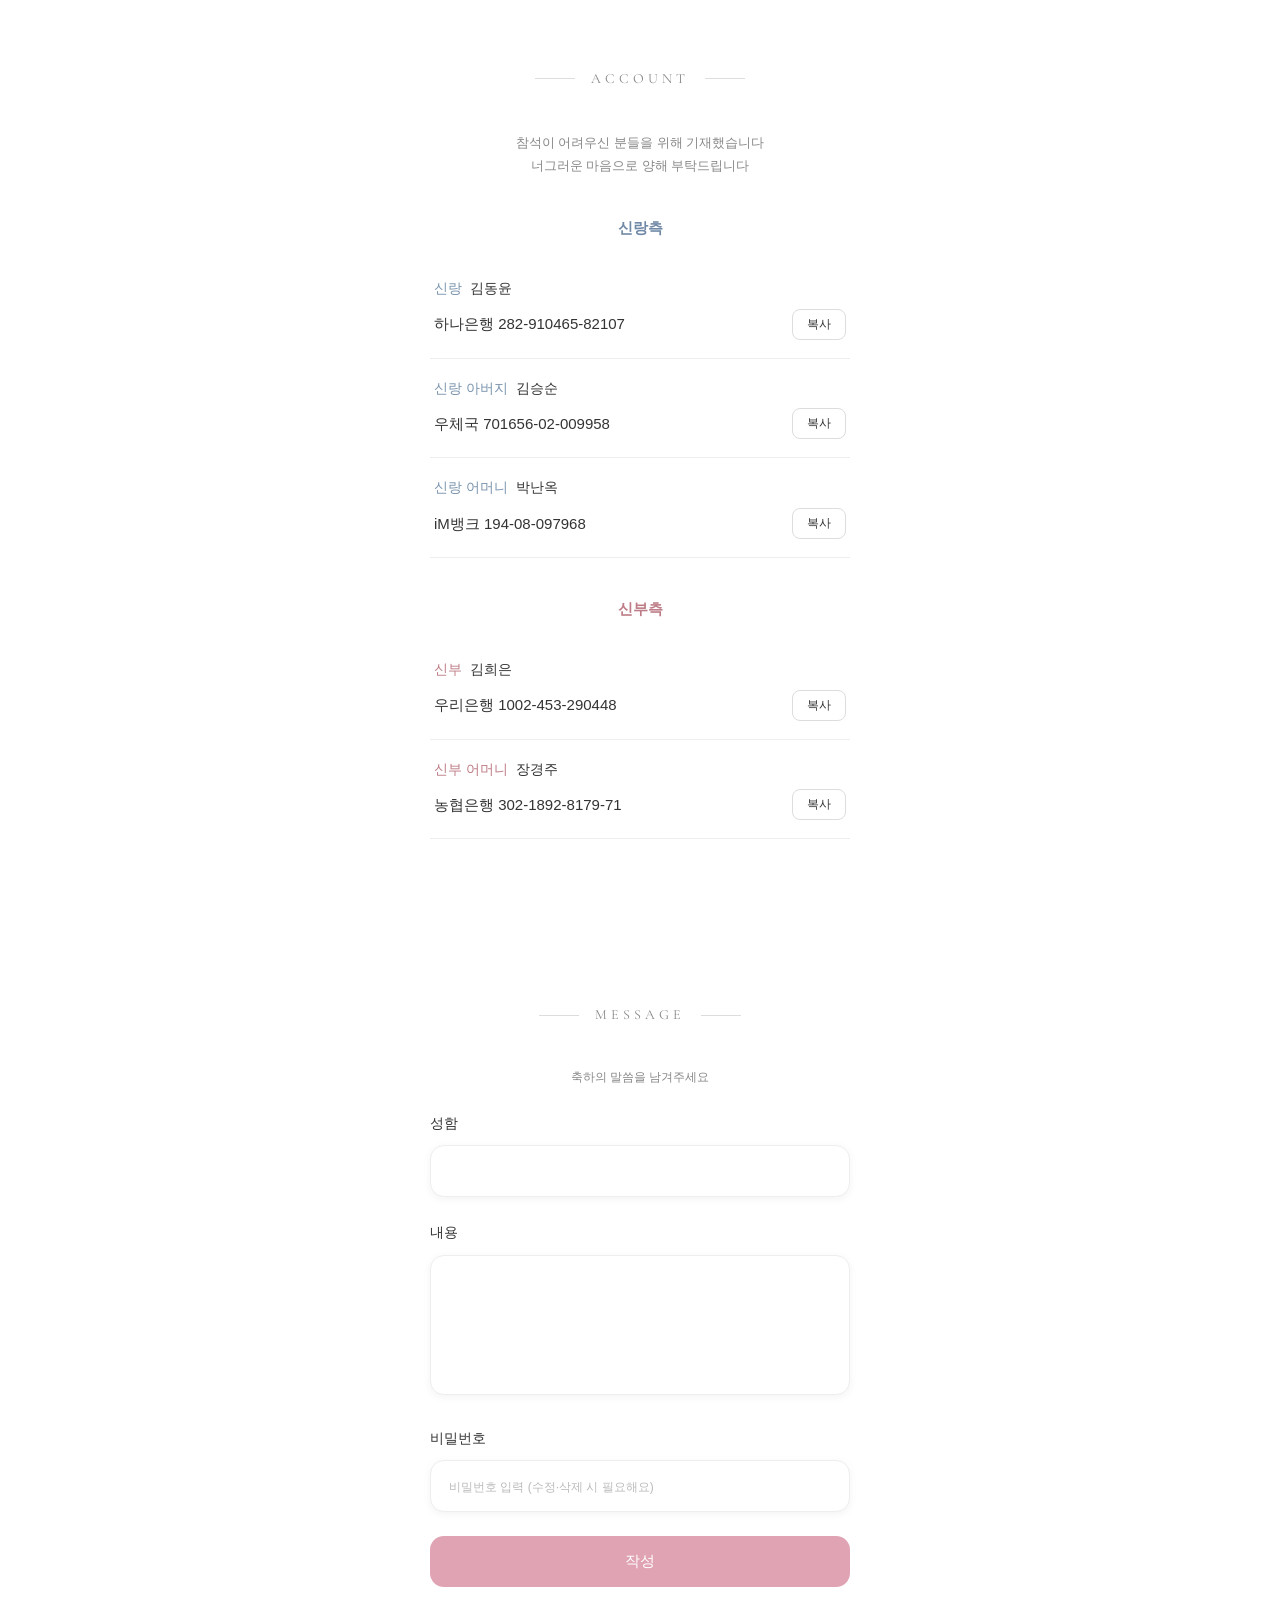
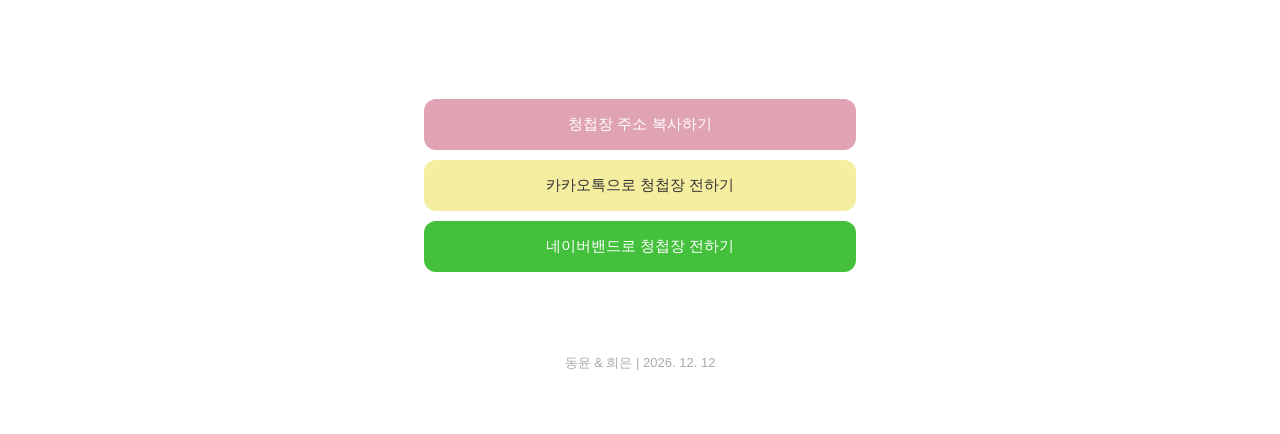
==== commit cdaf64f3: "f: 오프닝 하트 리디자인, 방명록 날짜 숨김, 참석여부 팝업 재노출" ====
--- a/f/index.html
+++ b/f/index.html
@@ -186,32 +186,55 @@
     0%, 100% { opacity: 0.6; }
     50% { opacity: 1; }
 }
-/* 문구 주위에 자동으로 그려지는 하트 */
+/* 문구 주위에 자동으로 그려지는 하트
+   위쪽 가운데에서 양쪽으로 동시에 그려져 아래 끝에서 만나고 → 은은하게 차오른 뒤 두근두근 */
 .auto-heart-svg {
     position: absolute;
     top: 50%;
     left: 50%;
-    transform: translate(-50%, -52%);
-    width: 300px;
-    height: 275px;
-    max-width: 78vw;
+    width: min(360px, 96vw);
+    height: min(350px, 93.33vw); /* viewBox 360:350 비율 그대로 (구형 사파리 대비 높이 명시) */
+    transform: translate(-50%, -50%);
     z-index: -1;
     pointer-events: none;
     overflow: visible;
 }
-.auto-heart-path {
-    fill: none;
-    stroke: rgba(255,255,255,0.92);
-    stroke-width: 2.5;
-    stroke-linecap: round;
-    stroke-linejoin: round;
-    filter: drop-shadow(0 0 6px rgba(255,170,205,0.7));
-    stroke-dasharray: 720;
-    stroke-dashoffset: 720;
-    animation: drawHeart 1.6s ease-in-out 0.9s forwards;
-}
-@keyframes drawHeart {
-    to { stroke-dashoffset: 0; }
+.oh-line { opacity: 0; fill: none; stroke-linecap: round; stroke-linejoin: round; }
+.auto-heart-svg.is-drawing .oh-line { opacity: 1; }
+.oh-halo-wide { stroke: rgba(255, 186, 210, 0.18); stroke-width: 11; }
+.oh-halo { stroke: rgba(255, 200, 220, 0.42); stroke-width: 5.5; }
+.oh-core { stroke: url(#ohCore); stroke-width: 2.4; }
+.oh-bloom { fill: url(#ohBloom); opacity: 0; transition: opacity 0.9s ease; }
+.auto-heart-svg.is-drawn .oh-bloom { opacity: 1; }
+.oh-tip { opacity: 0; }
+.oh-tip-glow2 { fill: rgba(255, 190, 214, 0.24); }
+.oh-tip-glow { fill: rgba(255, 222, 234, 0.6); }
+.oh-tip-core { fill: #fff; }
+.oh-beat { transform-box: fill-box; transform-origin: 50% 46%; }
+.auto-heart-svg.is-drawn .oh-beat { animation: ohBeat 1.7s ease-in-out 0.15s infinite; }
+@keyframes ohBeat {
+    0%, 44%, 100% { transform: scale(1); }
+    12% { transform: scale(1.045); }
+    24% { transform: scale(0.995); }
+    33% { transform: scale(1.022); }
+}
+/* 두 선이 만나는 순간 아래 끝에서 반짝 */
+.oh-flash { fill: url(#ohFlash); opacity: 0; transform-box: fill-box; transform-origin: center; }
+.auto-heart-svg.is-drawn .oh-flash { animation: ohFlash 0.8s ease-out forwards; }
+@keyframes ohFlash {
+    0% { opacity: 0; transform: scale(0.3); }
+    25% { opacity: 1; transform: scale(1); }
+    100% { opacity: 0; transform: scale(2.4); }
+}
+.oh-spark { fill: #fff; opacity: 0; transform-box: fill-box; transform-origin: center; }
+.auto-heart-svg.is-drawn .oh-spark { animation: ohTwinkle 2.4s ease-in-out infinite; }
+@keyframes ohTwinkle {
+    0%, 100% { opacity: 0; transform: scale(0.2) rotate(0deg); }
+    30% { opacity: 1; transform: scale(1) rotate(25deg); }
+    62% { opacity: 0; transform: scale(0.3) rotate(60deg); }
+}
+@media (prefers-reduced-motion: reduce) {
+    .auto-heart-svg.is-drawn .oh-beat, .auto-heart-svg.is-drawn .oh-spark { animation: none; }
 }
 /* 음악 버튼 */
 .music-btn {
@@ -768,7 +791,7 @@
     margin-bottom: 8px;
 }
 .msg-item-name { font-size: 14px; font-weight: 600; }
-.msg-item-date { font-size: 11px; color: #aaa; }
+.msg-item-date { display: none; } /* 방명록 작성 날짜는 화면에 표시하지 않음 */
 .msg-item-text { font-size: 14px; color: #444; line-height: 1.6; }
 /* Share */
 .share-buttons { display: flex; flex-direction: column; gap: 10px; padding: 0 24px 40px; }
@@ -1365,10 +1388,86 @@
             <p class="op-line1">우리 결혼합니다</p>
             <p class="op-names">동윤 &amp; 희은</p>
             <p class="op-date">2026. 12. 12</p>
-            <!-- 문구 주위에 자동으로 그려지는 하트 -->
-            <svg class="auto-heart-svg" viewBox="0 0 240 220" fill="none" xmlns="http://www.w3.org/2000/svg">
-                <path class="auto-heart-path" d="M120,200 C55,150 5,105 5,65 C5,30 30,5 60,5 C82,5 102,18 120,42 C138,18 158,5 180,5 C210,5 235,30 235,65 C235,105 185,150 120,200 Z"/>
+            <!-- 문구 주위에 자동으로 그려지는 하트 (위 가운데 → 양쪽 → 아래 끝에서 만남) -->
+            <svg class="auto-heart-svg" id="autoHeart" viewBox="-180 -175 360 350" fill="none" xmlns="http://www.w3.org/2000/svg" aria-hidden="true">
+                <defs>
+                    <linearGradient id="ohCore" x1="0" y1="0" x2="0" y2="1">
+                        <stop offset="0" stop-color="#ffffff"/>
+                        <stop offset="1" stop-color="#ffe2ec"/>
+                    </linearGradient>
+                    <radialGradient id="ohFlash">
+                        <stop offset="0" stop-color="#ffffff" stop-opacity="0.95"/>
+                        <stop offset="0.4" stop-color="#ffe3ee" stop-opacity="0.55"/>
+                        <stop offset="1" stop-color="#ffd0e0" stop-opacity="0"/>
+                    </radialGradient>
+                    <radialGradient id="ohBloom" cx="0.5" cy="0.42" r="0.62">
+                        <stop offset="0" stop-color="#ffd6e4" stop-opacity="0.34"/>
+                        <stop offset="0.65" stop-color="#ffc4d8" stop-opacity="0.12"/>
+                        <stop offset="1" stop-color="#ffc4d8" stop-opacity="0"/>
+                    </radialGradient>
+                </defs>
+                <g class="oh-beat">
+                    <path class="oh-bloom" d="M0,-86 C-10,-124 -40,-142 -80,-142 C-126,-142 -160,-108 -160,-64 C-160,0 -70,92 0,150 C70,92 160,0 160,-64 C160,-108 126,-142 80,-142 C40,-142 10,-124 0,-86 Z"/>
+                    <path class="oh-line oh-halo-wide" d="M0,-86 C-10,-124 -40,-142 -80,-142 C-126,-142 -160,-108 -160,-64 C-160,0 -70,92 0,150"/>
+                    <path class="oh-line oh-halo-wide" d="M0,-86 C10,-124 40,-142 80,-142 C126,-142 160,-108 160,-64 C160,0 70,92 0,150"/>
+                    <path class="oh-line oh-halo" d="M0,-86 C-10,-124 -40,-142 -80,-142 C-126,-142 -160,-108 -160,-64 C-160,0 -70,92 0,150"/>
+                    <path class="oh-line oh-halo" d="M0,-86 C10,-124 40,-142 80,-142 C126,-142 160,-108 160,-64 C160,0 70,92 0,150"/>
+                    <path class="oh-line oh-core" d="M0,-86 C-10,-124 -40,-142 -80,-142 C-126,-142 -160,-108 -160,-64 C-160,0 -70,92 0,150"/>
+                    <path class="oh-line oh-core" d="M0,-86 C10,-124 40,-142 80,-142 C126,-142 160,-108 160,-64 C160,0 70,92 0,150"/>
+                </g>
+                <circle class="oh-flash" cx="0" cy="150" r="16"/>
+                <g class="oh-tip"><circle class="oh-tip-glow2" r="11"/><circle class="oh-tip-glow" r="5.5"/><circle class="oh-tip-core" r="2.3"/></g>
+                <g class="oh-tip"><circle class="oh-tip-glow2" r="11"/><circle class="oh-tip-glow" r="5.5"/><circle class="oh-tip-core" r="2.3"/></g>
+                <g class="oh-sparks">
+                    <g transform="translate(-118,-156) scale(1.0)"><path class="oh-spark" style="animation-delay:0.0s" d="M0,-7 C0.9,-1.6 1.6,-0.9 7,0 C1.6,0.9 0.9,1.6 0,7 C-0.9,1.6 -1.6,0.9 -7,0 C-1.6,-0.9 -0.9,-1.6 0,-7 Z"/></g>
+                    <g transform="translate(132,-150) scale(0.8)"><path class="oh-spark" style="animation-delay:0.55s" d="M0,-7 C0.9,-1.6 1.6,-0.9 7,0 C1.6,0.9 0.9,1.6 0,7 C-0.9,1.6 -1.6,0.9 -7,0 C-1.6,-0.9 -0.9,-1.6 0,-7 Z"/></g>
+                    <g transform="translate(178,-34) scale(0.65)"><path class="oh-spark" style="animation-delay:1.1s" d="M0,-7 C0.9,-1.6 1.6,-0.9 7,0 C1.6,0.9 0.9,1.6 0,7 C-0.9,1.6 -1.6,0.9 -7,0 C-1.6,-0.9 -0.9,-1.6 0,-7 Z"/></g>
+                    <g transform="translate(-176,-6) scale(0.8)"><path class="oh-spark" style="animation-delay:0.35s" d="M0,-7 C0.9,-1.6 1.6,-0.9 7,0 C1.6,0.9 0.9,1.6 0,7 C-0.9,1.6 -1.6,0.9 -7,0 C-1.6,-0.9 -0.9,-1.6 0,-7 Z"/></g>
+                    <g transform="translate(-104,108) scale(0.6)"><path class="oh-spark" style="animation-delay:0.9s" d="M0,-7 C0.9,-1.6 1.6,-0.9 7,0 C1.6,0.9 0.9,1.6 0,7 C-0.9,1.6 -1.6,0.9 -7,0 C-1.6,-0.9 -0.9,-1.6 0,-7 Z"/></g>
+                    <g transform="translate(110,102) scale(0.9)"><path class="oh-spark" style="animation-delay:0.2s" d="M0,-7 C0.9,-1.6 1.6,-0.9 7,0 C1.6,0.9 0.9,1.6 0,7 C-0.9,1.6 -1.6,0.9 -7,0 C-1.6,-0.9 -0.9,-1.6 0,-7 Z"/></g>
+                    <g transform="translate(0,-124) scale(0.55)"><path class="oh-spark" style="animation-delay:1.4s" d="M0,-7 C0.9,-1.6 1.6,-0.9 7,0 C1.6,0.9 0.9,1.6 0,7 C-0.9,1.6 -1.6,0.9 -7,0 C-1.6,-0.9 -0.9,-1.6 0,-7 Z"/></g>
+                </g>
             </svg>
+            <script>
+            // 하트 그리기: 두 줄이 위 가운데에서 출발해 빛나는 펜 끝과 함께 아래 끝에서 만남
+            (function () {
+                var svg = document.getElementById('autoHeart');
+                if (!svg || !svg.querySelectorAll) return;
+                var lines = svg.querySelectorAll('.oh-line');
+                var guides = svg.querySelectorAll('.oh-core');
+                var tips = svg.querySelectorAll('.oh-tip');
+                if (!guides.length || !guides[0].getTotalLength) { svg.setAttribute('class', svg.getAttribute('class') + ' is-drawing is-drawn'); return; }
+                var L = guides[0].getTotalLength(), i;
+                for (i = 0; i < lines.length; i++) {
+                    lines[i].style.strokeDasharray = L + ' ' + (L + 4);
+                    lines[i].style.strokeDashoffset = L;
+                }
+                function ease(t) { return t < 0.5 ? 4 * t * t * t : 1 - Math.pow(-2 * t + 2, 3) / 2; }
+                function render(t) {
+                    var len = L * ease(t);
+                    for (i = 0; i < lines.length; i++) lines[i].style.strokeDashoffset = L - len;
+                    for (i = 0; i < tips.length; i++) {
+                        var p = guides[i].getPointAtLength(len);
+                        tips[i].setAttribute('transform', 'translate(' + p.x.toFixed(2) + ',' + p.y.toFixed(2) + ')');
+                        tips[i].style.opacity = t <= 0 ? 0 : (t >= 0.94 ? Math.max(0, (1 - t) / 0.06) : 1);
+                    }
+                }
+                function addClass(c) { if ((' ' + svg.getAttribute('class') + ' ').indexOf(' ' + c + ' ') < 0) svg.setAttribute('class', svg.getAttribute('class') + ' ' + c); }
+                var reduce = window.matchMedia && window.matchMedia('(prefers-reduced-motion: reduce)').matches;
+                if (reduce) { render(1); addClass('is-drawing'); addClass('is-drawn'); return; }
+                var DELAY = 700, DUR = 1400, t0 = null;
+                render(0);
+                function frame(ts) {
+                    if (t0 === null) t0 = ts;
+                    var t = Math.min(1, Math.max(0, (ts - t0 - DELAY) / DUR));
+                    if (t > 0) addClass('is-drawing');
+                    render(t);
+                    if (t < 1) requestAnimationFrame(frame);
+                    else addClass('is-drawn');
+                }
+                requestAnimationFrame(frame);
+            })();
+            </script>
         </div>
     </div>
 
@@ -2547,7 +2646,7 @@
        - 방명록과 같은 Apps Script(SCRIPT_URL)로 type:'rsvp' 전송 → 시트 '참석여부' 탭
        - 저장 전 ?type=rsvp_ping 으로 스크립트 새 버전이 배포됐는지 먼저 확인
          (배포 전이면 전송하지 않음 → 방명록에 섞이는 일 방지)
-       - '오늘 하루 보지 않기' = 24시간 / 제출을 마친 기기에서는 다시 안 뜸
+       - '오늘 하루 보지 않기' = 24시간 / 이미 회신한 하객도 다시 들어오면 팝업이 뜸
        - 미리보기: 주소 뒤에 ?rsvp=test 를 붙이면 위 조건을 무시하고 띄움
        ============================================================ */
     (function () {
@@ -2588,7 +2687,6 @@
         function setItem(k, v) { try { localStorage.setItem(k, v); } catch (e) {} }
         function isSuppressed() {
             if (TEST_MODE) return false;
-            if (getItem(KEY_DONE)) return true;
             var until = parseInt(getItem(KEY_HIDE) || '0', 10);
             return !!until && Date.now() < until;
         }
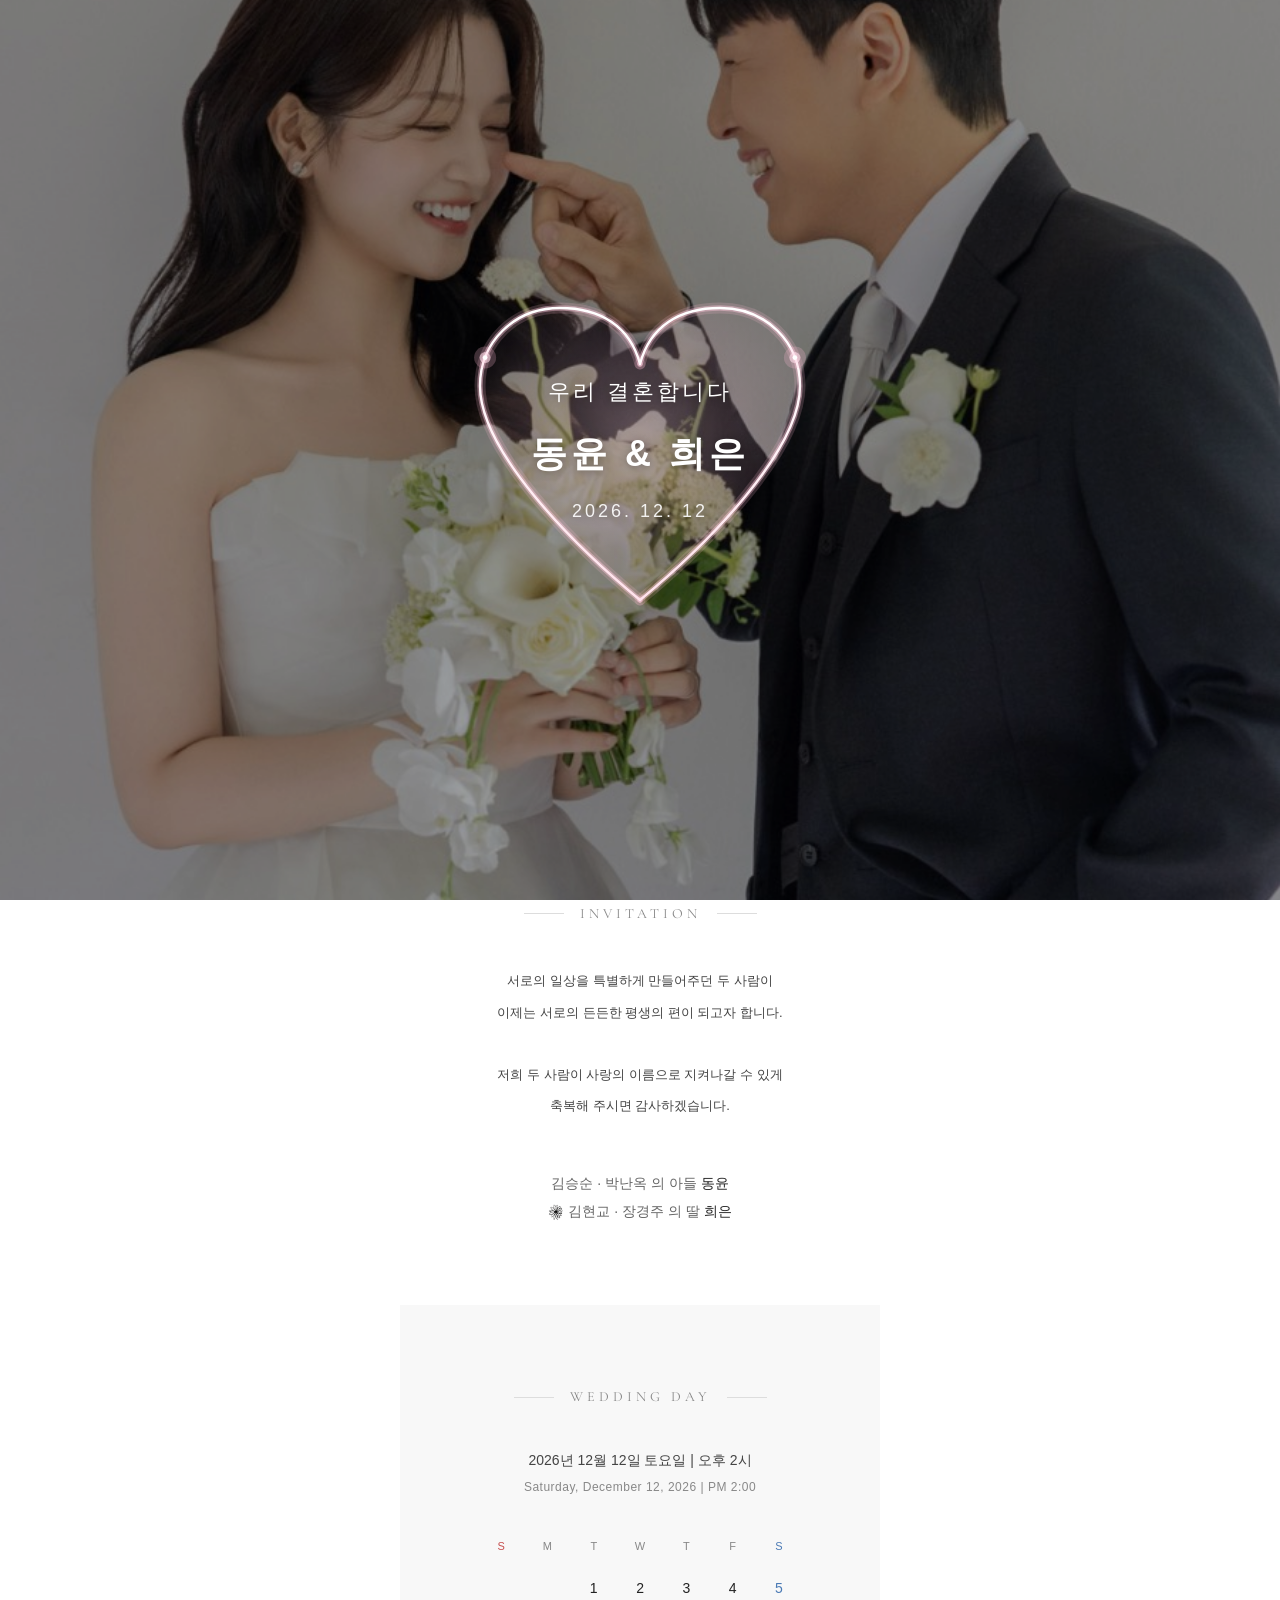
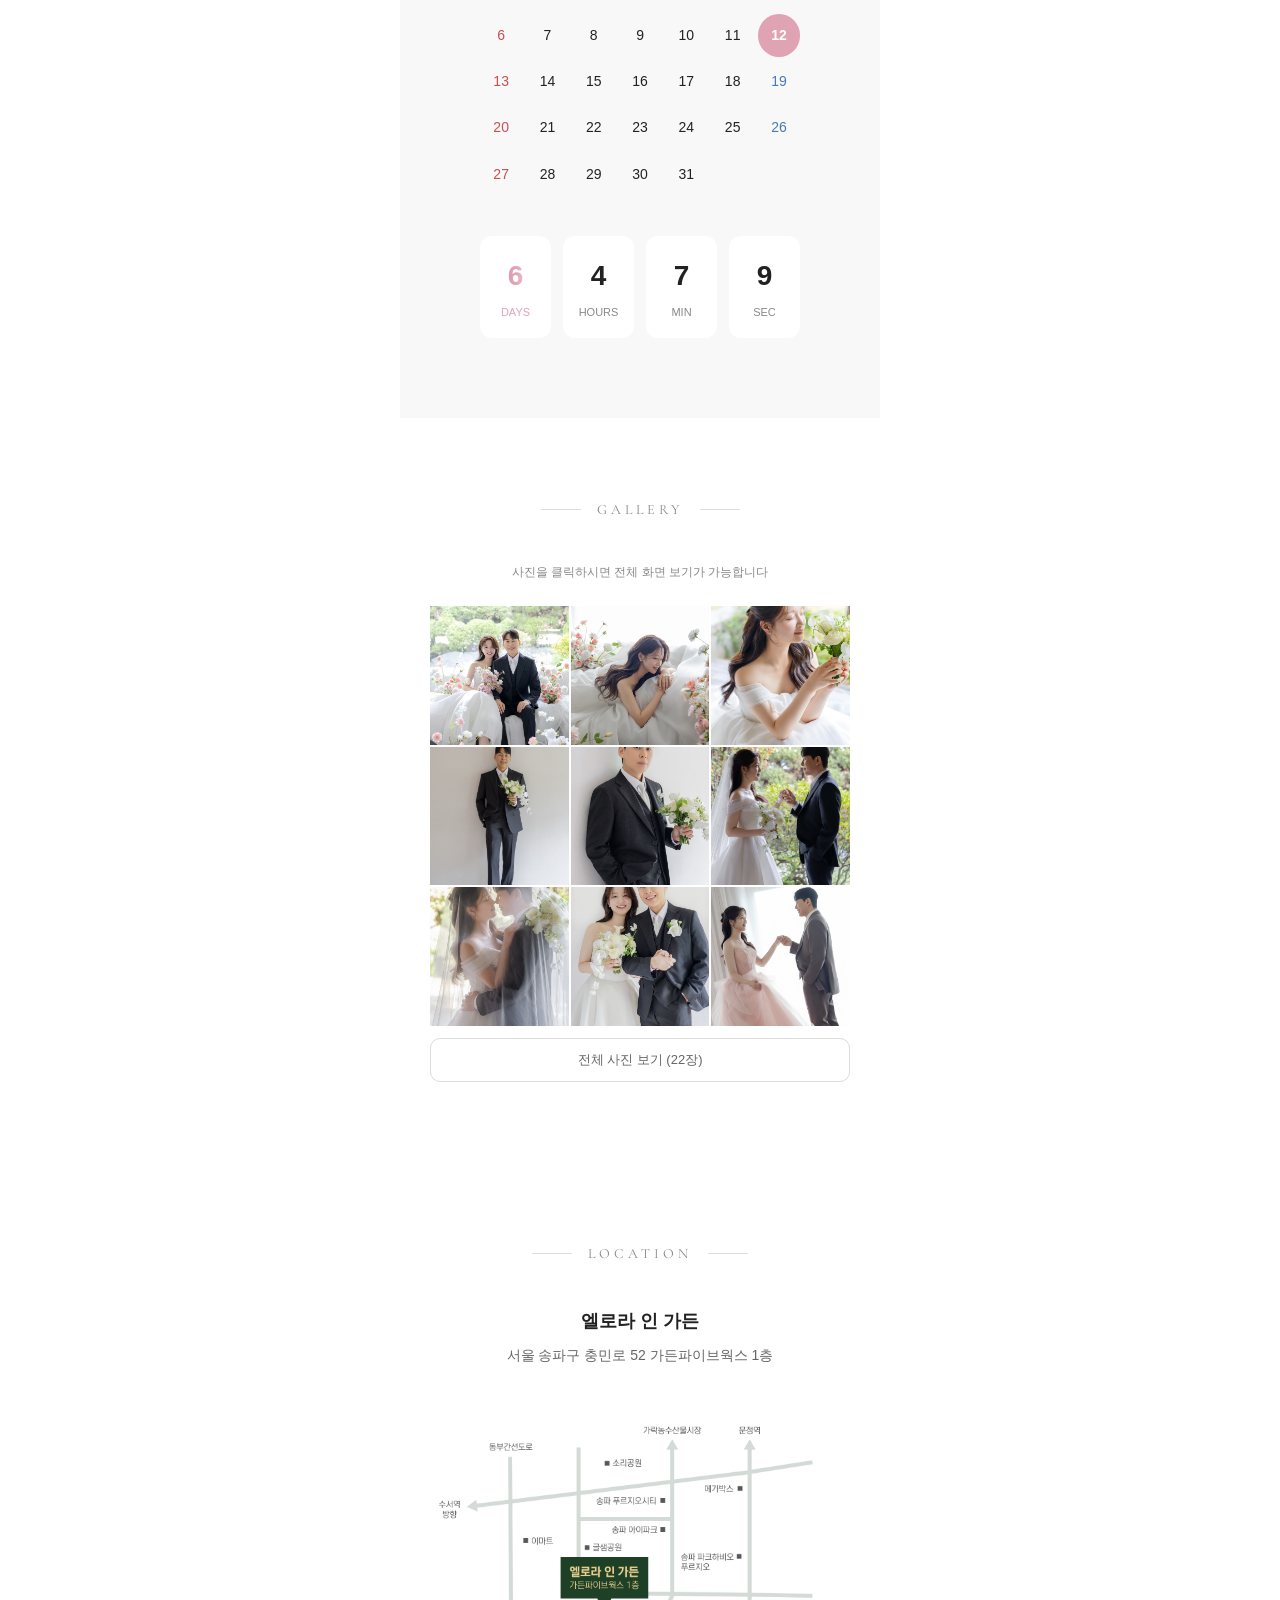
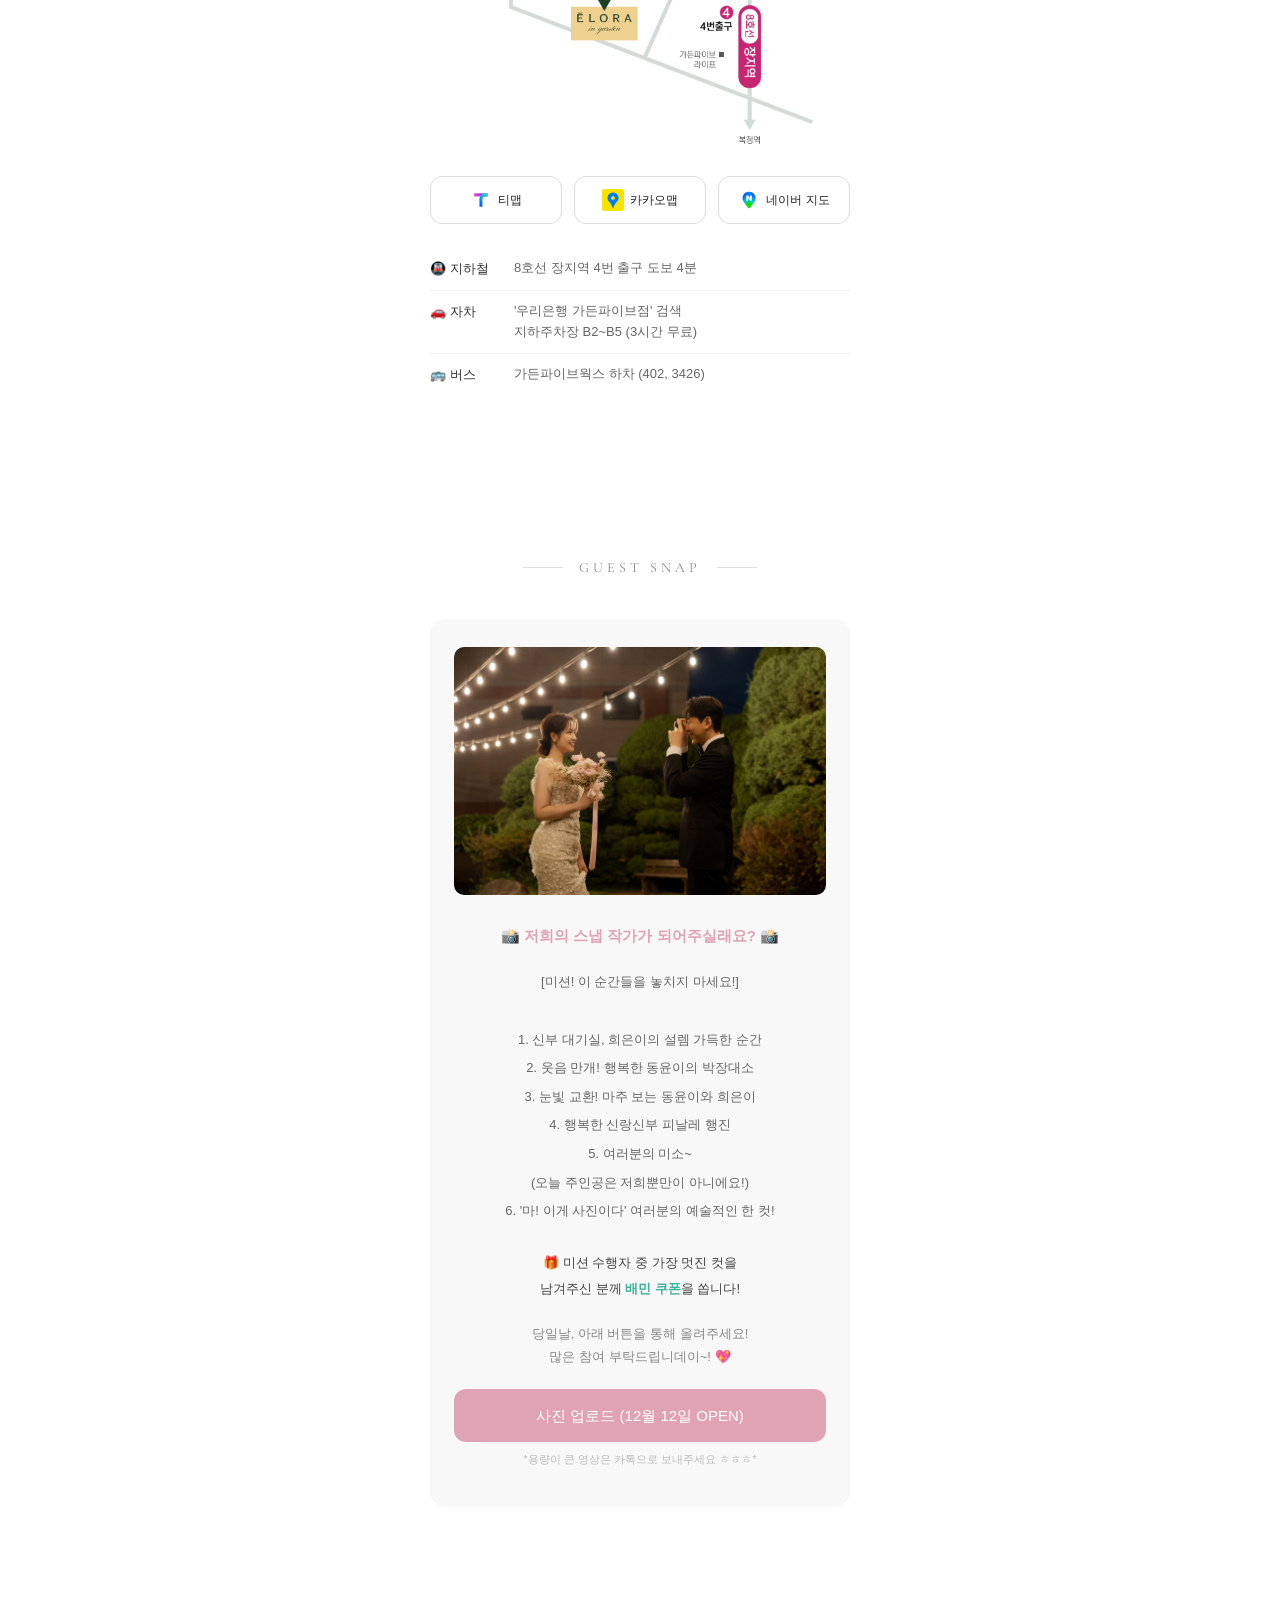
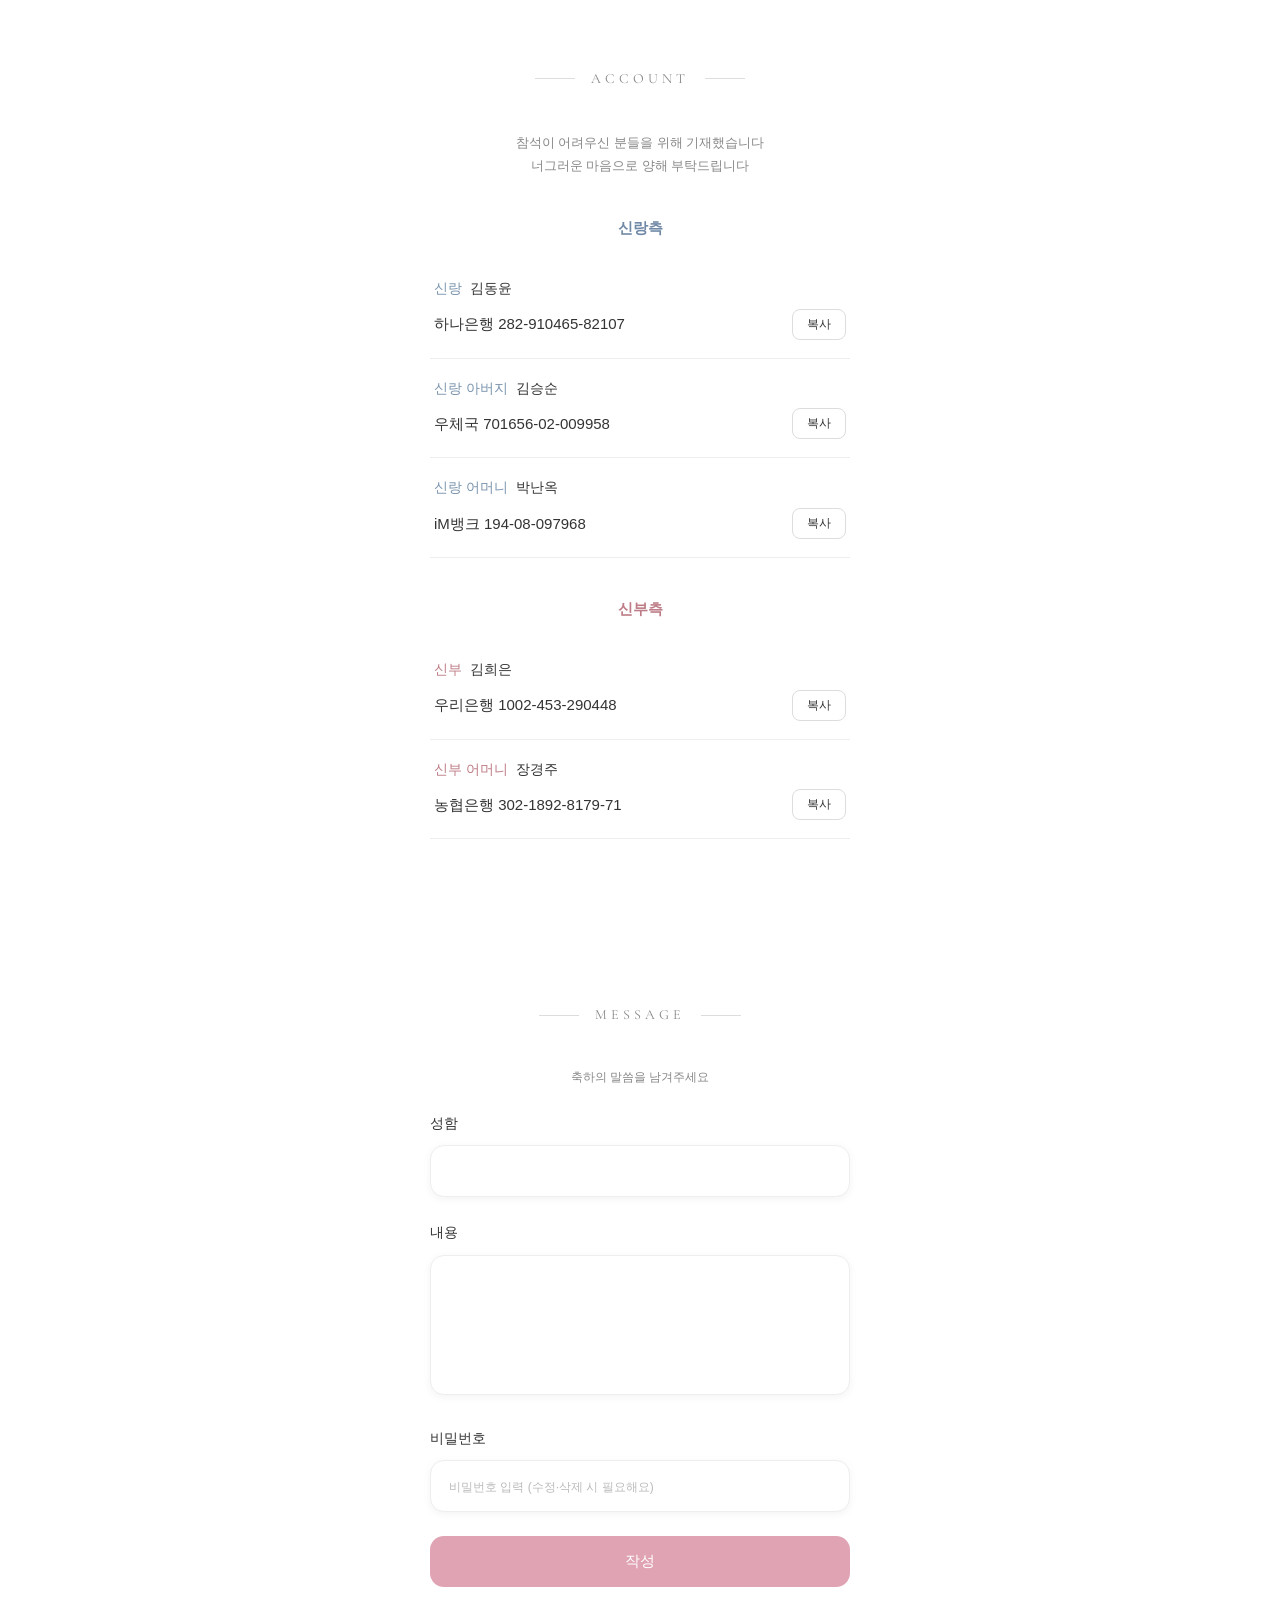
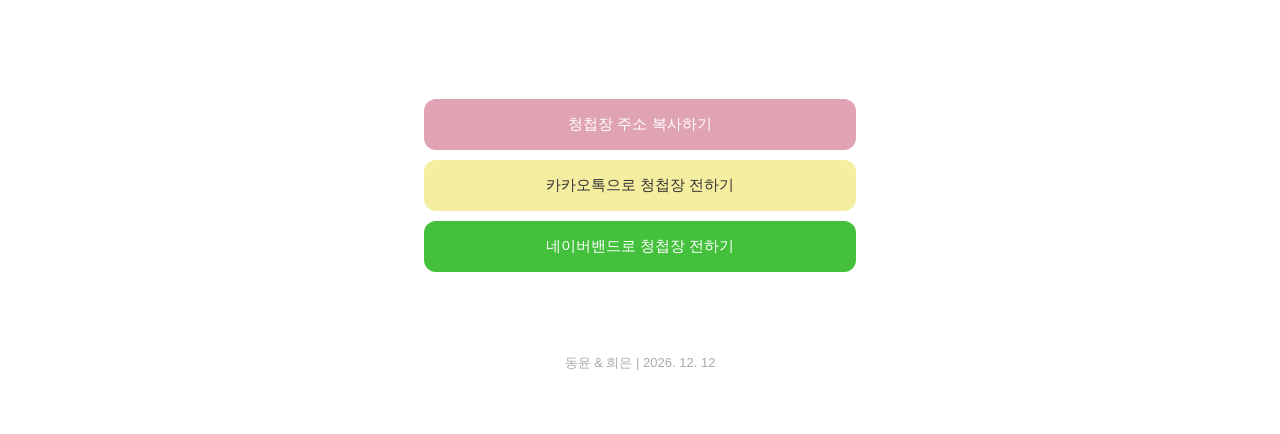
==== commit fc8e00c2: "참석여부 팝업 버스 안내 추가" ====
--- a/f/index.html
+++ b/f/index.html
@@ -1063,6 +1063,24 @@
     transition: background 0.2s;
 }
 .rsvp-cta:hover, .rsvp-cta:active { background: #d18fa2; }
+.rsvp-bus {
+    display: flex;
+    gap: 10px;
+    align-items: flex-start;
+    margin-top: 22px;
+    padding: 13px 15px;
+    border-radius: 12px;
+    background: #fbf3f5;
+    text-align: left;
+    font-size: 13.5px;
+    line-height: 1.6;
+    color: #555;
+    word-break: keep-all;
+}
+.rsvp-bus svg { flex-shrink: 0; width: 18px; height: 18px; margin-top: 2px; color: #d18fa2; }
+.rsvp-bus strong { color: #bd7c86; font-weight: 600; }
+.rsvp-bus small { display: block; font-size: 12.5px; color: #999; }
+.rsvp-bus + .rsvp-cta { margin-top: 14px; }
 .rsvp-today {
     display: inline-flex;
     align-items: center;
@@ -1839,6 +1857,10 @@
                     <span>엘로라 인 가든<small>서울 송파구 충민로 52 가든파이브웍스&nbsp;1층</small></span>
                 </li>
             </ul>
+            <p class="rsvp-bus">
+                <svg viewBox="0 0 24 24" fill="none" stroke="currentColor" stroke-width="1.5" stroke-linecap="round" stroke-linejoin="round" aria-hidden="true"><rect x="4" y="3.5" width="16" height="14" rx="2.5"/><path d="M4 11h16M8 17.5V20M16 17.5V20"/><circle cx="8" cy="14.3" r="0.6" fill="currentColor"/><circle cx="16" cy="14.3" r="0.6" fill="currentColor"/></svg>
+                <span><strong>오전 8시 30분</strong><br>고산우체국 앞에서 버스로 모시겠습니다.<small>장소: 지하철 2호선 고산역 2번 출구</small></span>
+            </p>
             <button type="button" class="rsvp-cta" data-rsvp="open-form">참석 여부 전달하기</button>
             <button type="button" class="rsvp-today" data-rsvp="today">
                 <svg viewBox="0 0 24 24" stroke-width="1.5" stroke-linecap="round" stroke-linejoin="round" aria-hidden="true"><circle class="ck-circle" cx="12" cy="12" r="9.5"/><path class="ck-mark" fill="none" d="M8 12.3l2.7 2.7 5.5-5.4"/></svg>
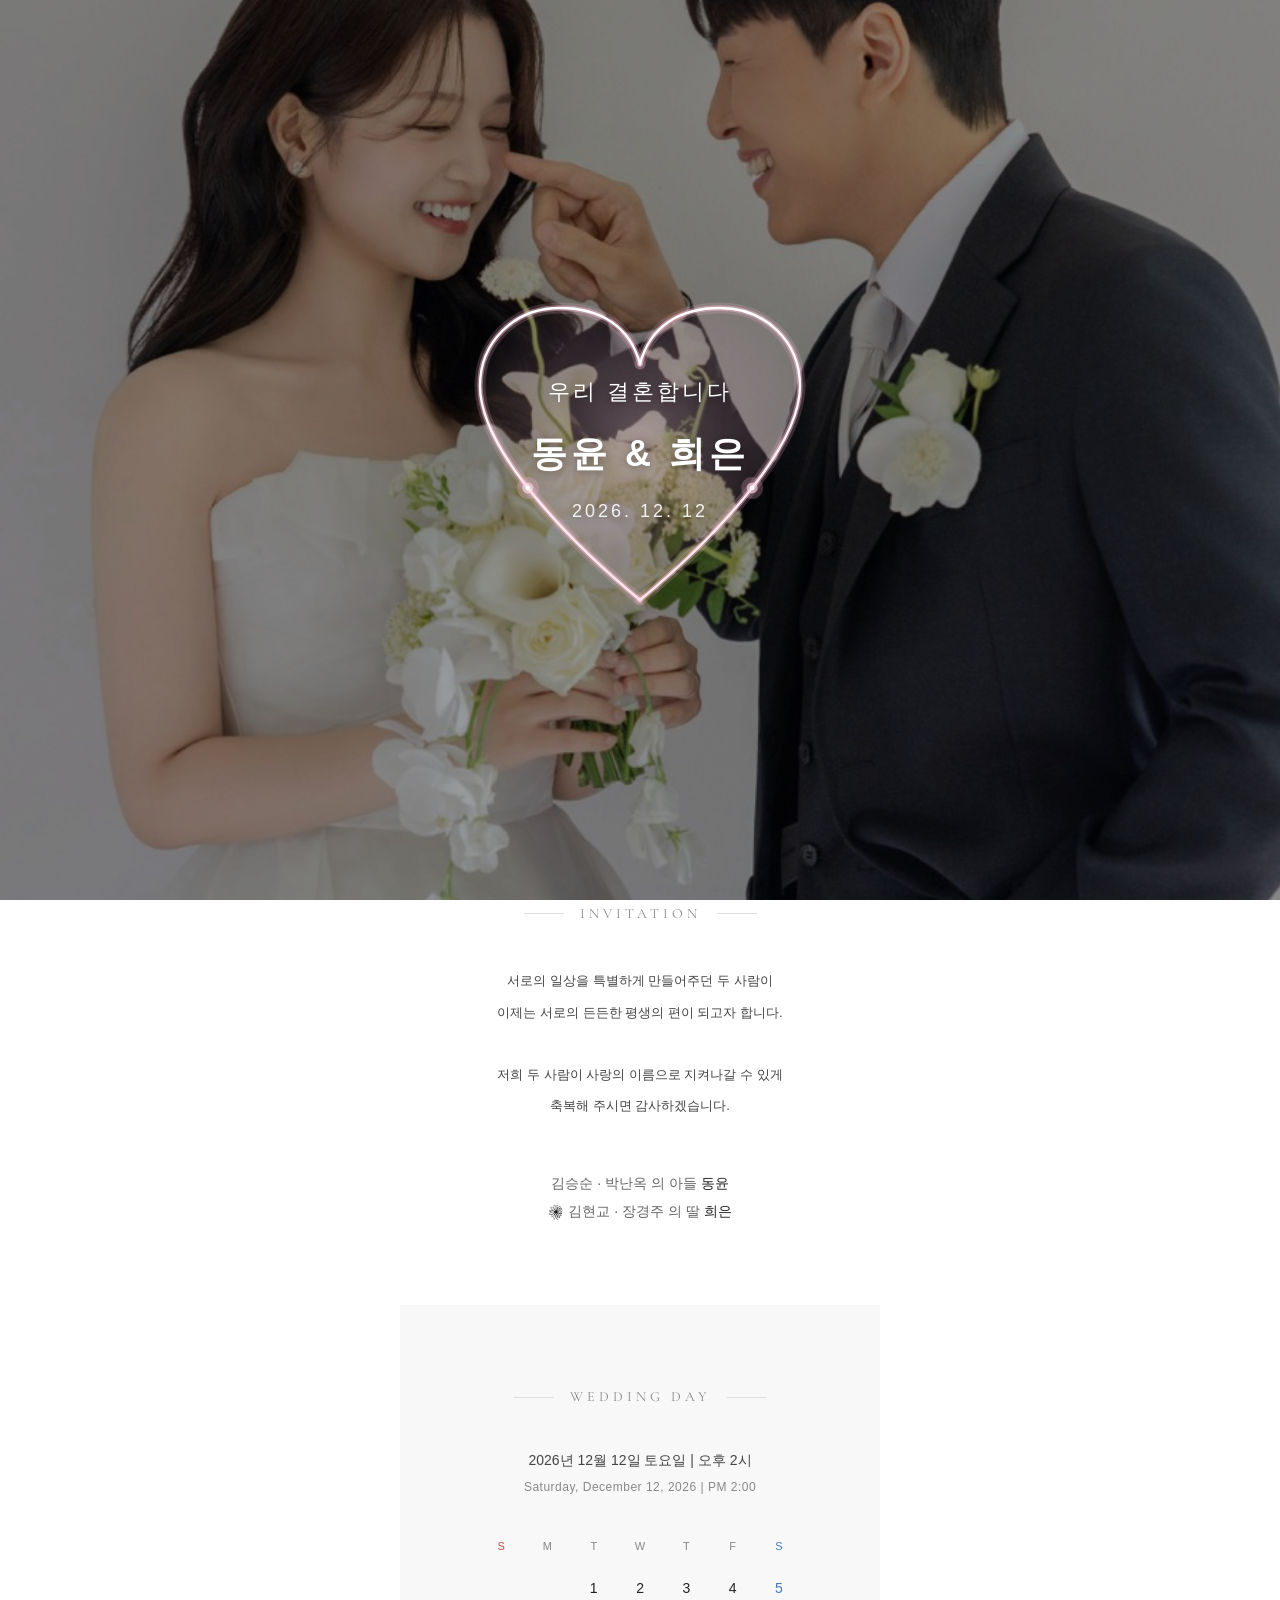
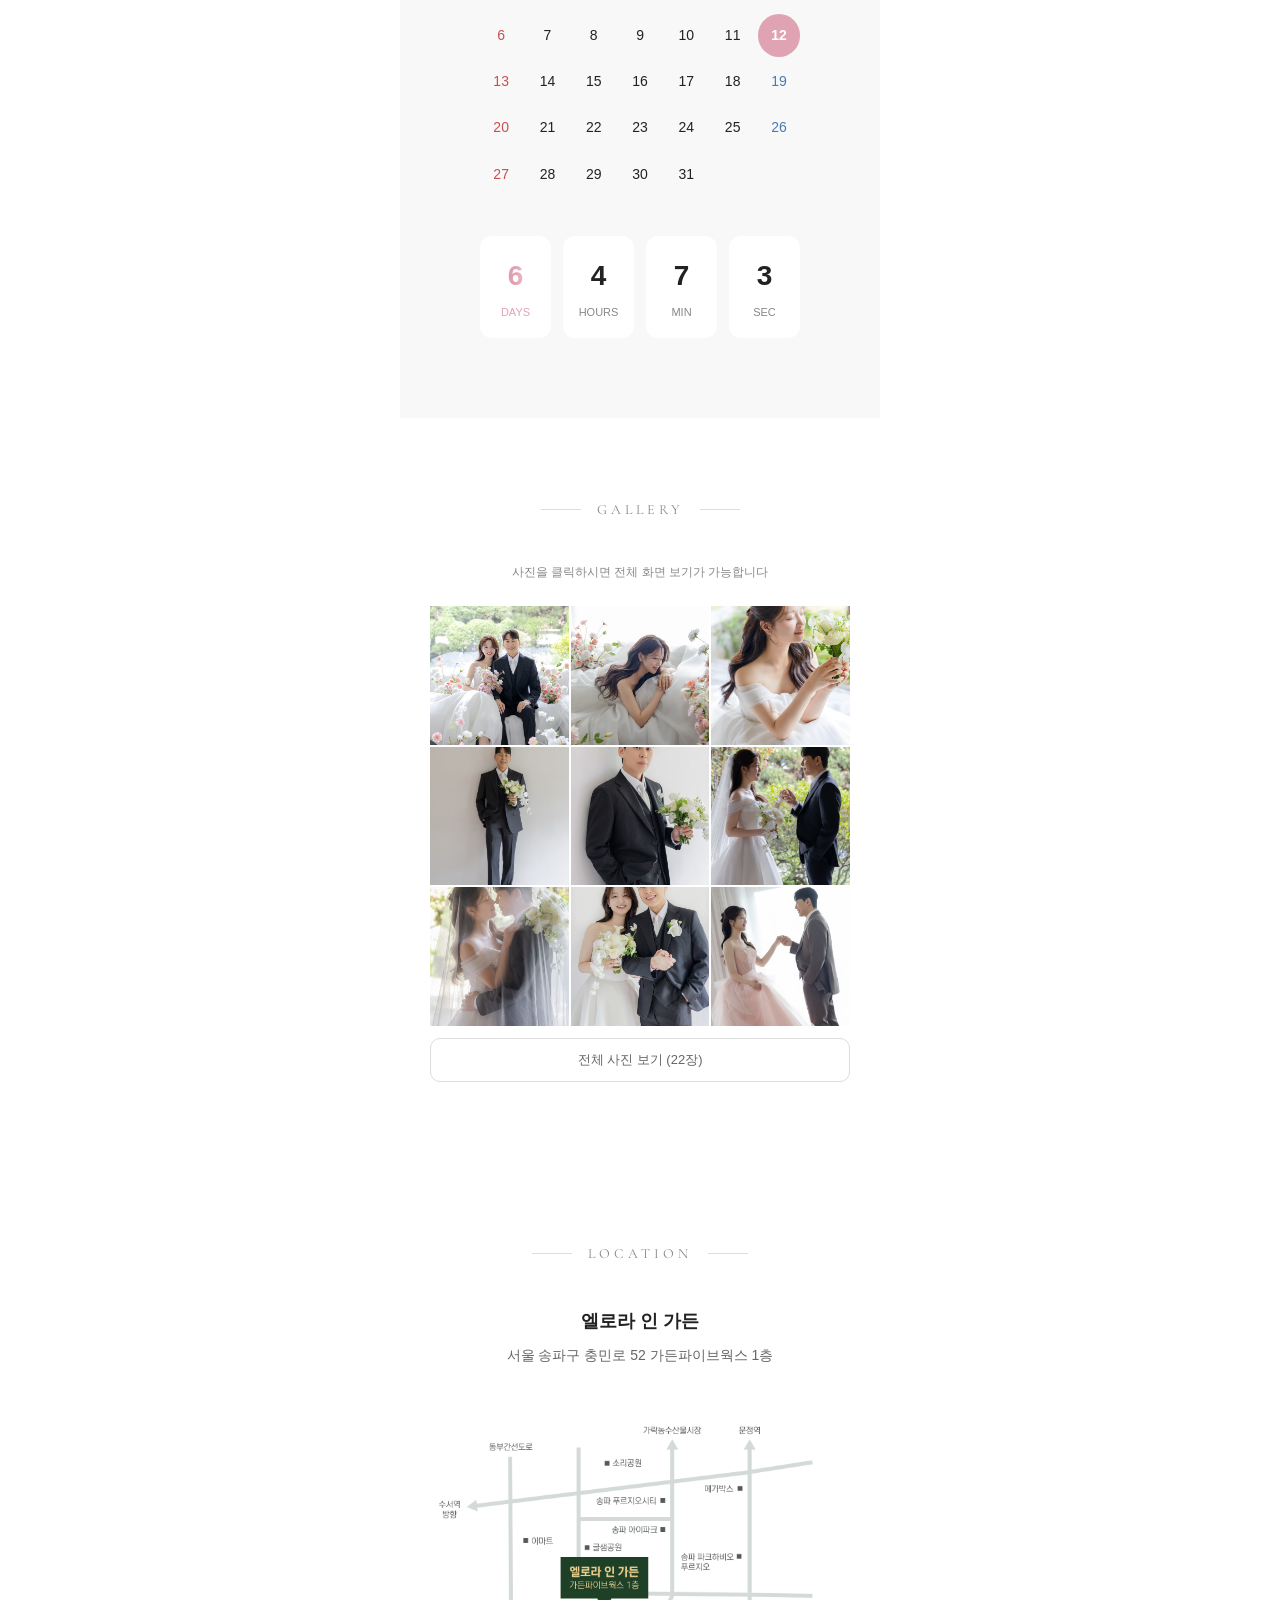
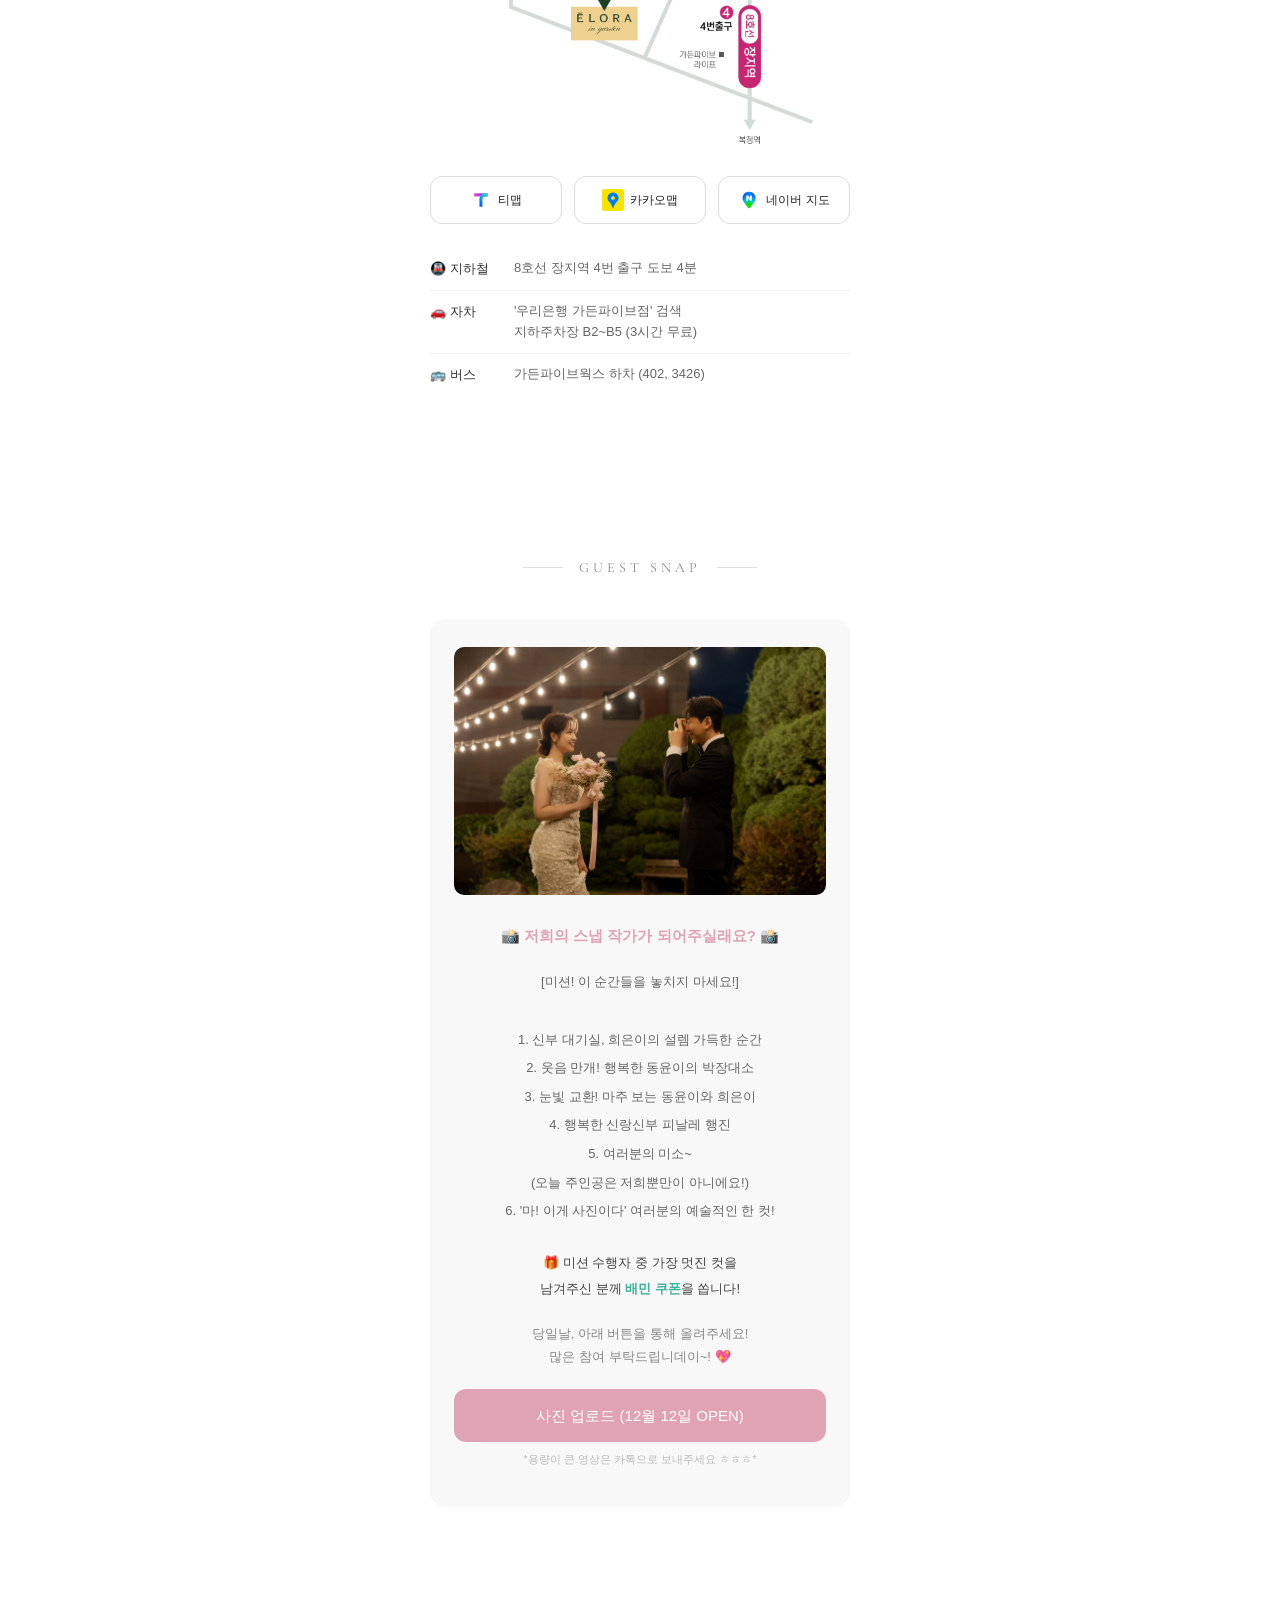
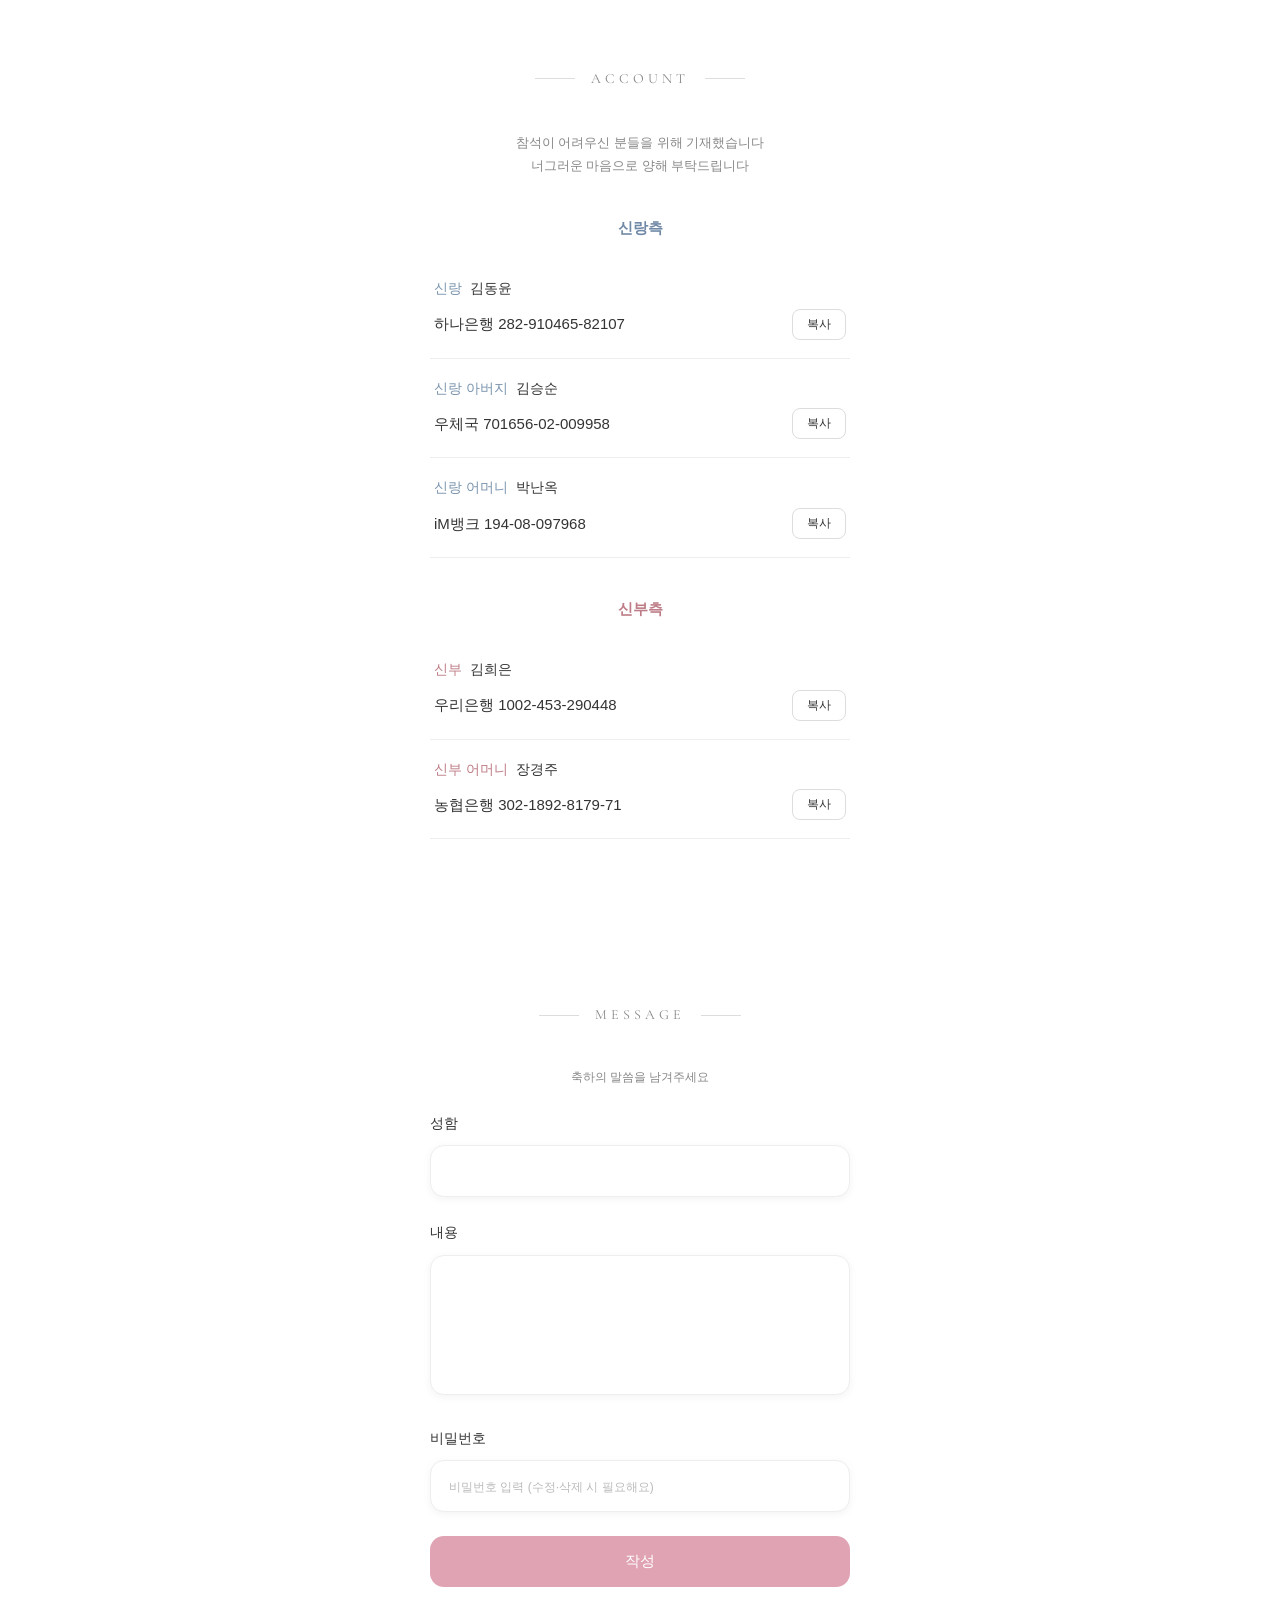
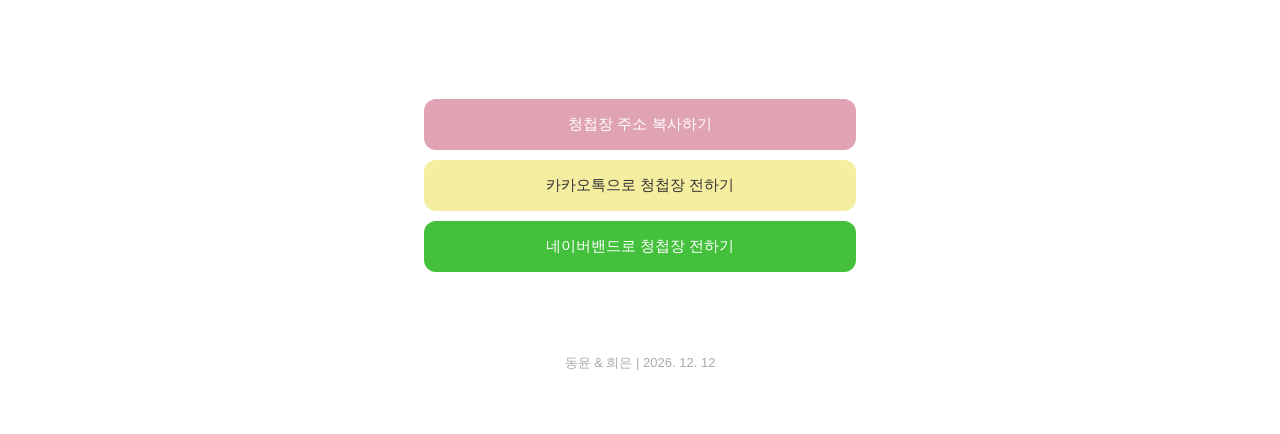
==== commit 4be37455: "참석여부 팝업: 버스 안내에 신랑측 부모님 성함 추가" ====
--- a/f/index.html
+++ b/f/index.html
@@ -1859,7 +1859,7 @@
             </ul>
             <p class="rsvp-bus">
                 <svg viewBox="0 0 24 24" fill="none" stroke="currentColor" stroke-width="1.5" stroke-linecap="round" stroke-linejoin="round" aria-hidden="true"><rect x="4" y="3.5" width="16" height="14" rx="2.5"/><path d="M4 11h16M8 17.5V20M16 17.5V20"/><circle cx="8" cy="14.3" r="0.6" fill="currentColor"/><circle cx="16" cy="14.3" r="0.6" fill="currentColor"/></svg>
-                <span><strong>오전 8시 30분</strong><br>고산우체국 앞에서 버스로 모시겠습니다.<small>장소: 지하철 2호선 고산역 2번 출구</small></span>
+                <span><strong>오전 8시 30분</strong><br><span class="rsvp-groom">신랑측</span> 아버지&nbsp;김승순 어머니&nbsp;박난옥<br>고산우체국 앞에서 버스로 모시겠습니다.<small>장소: 지하철 2호선 고산역 2번 출구</small></span>
             </p>
             <button type="button" class="rsvp-cta" data-rsvp="open-form">참석 여부 전달하기</button>
             <button type="button" class="rsvp-today" data-rsvp="today">
